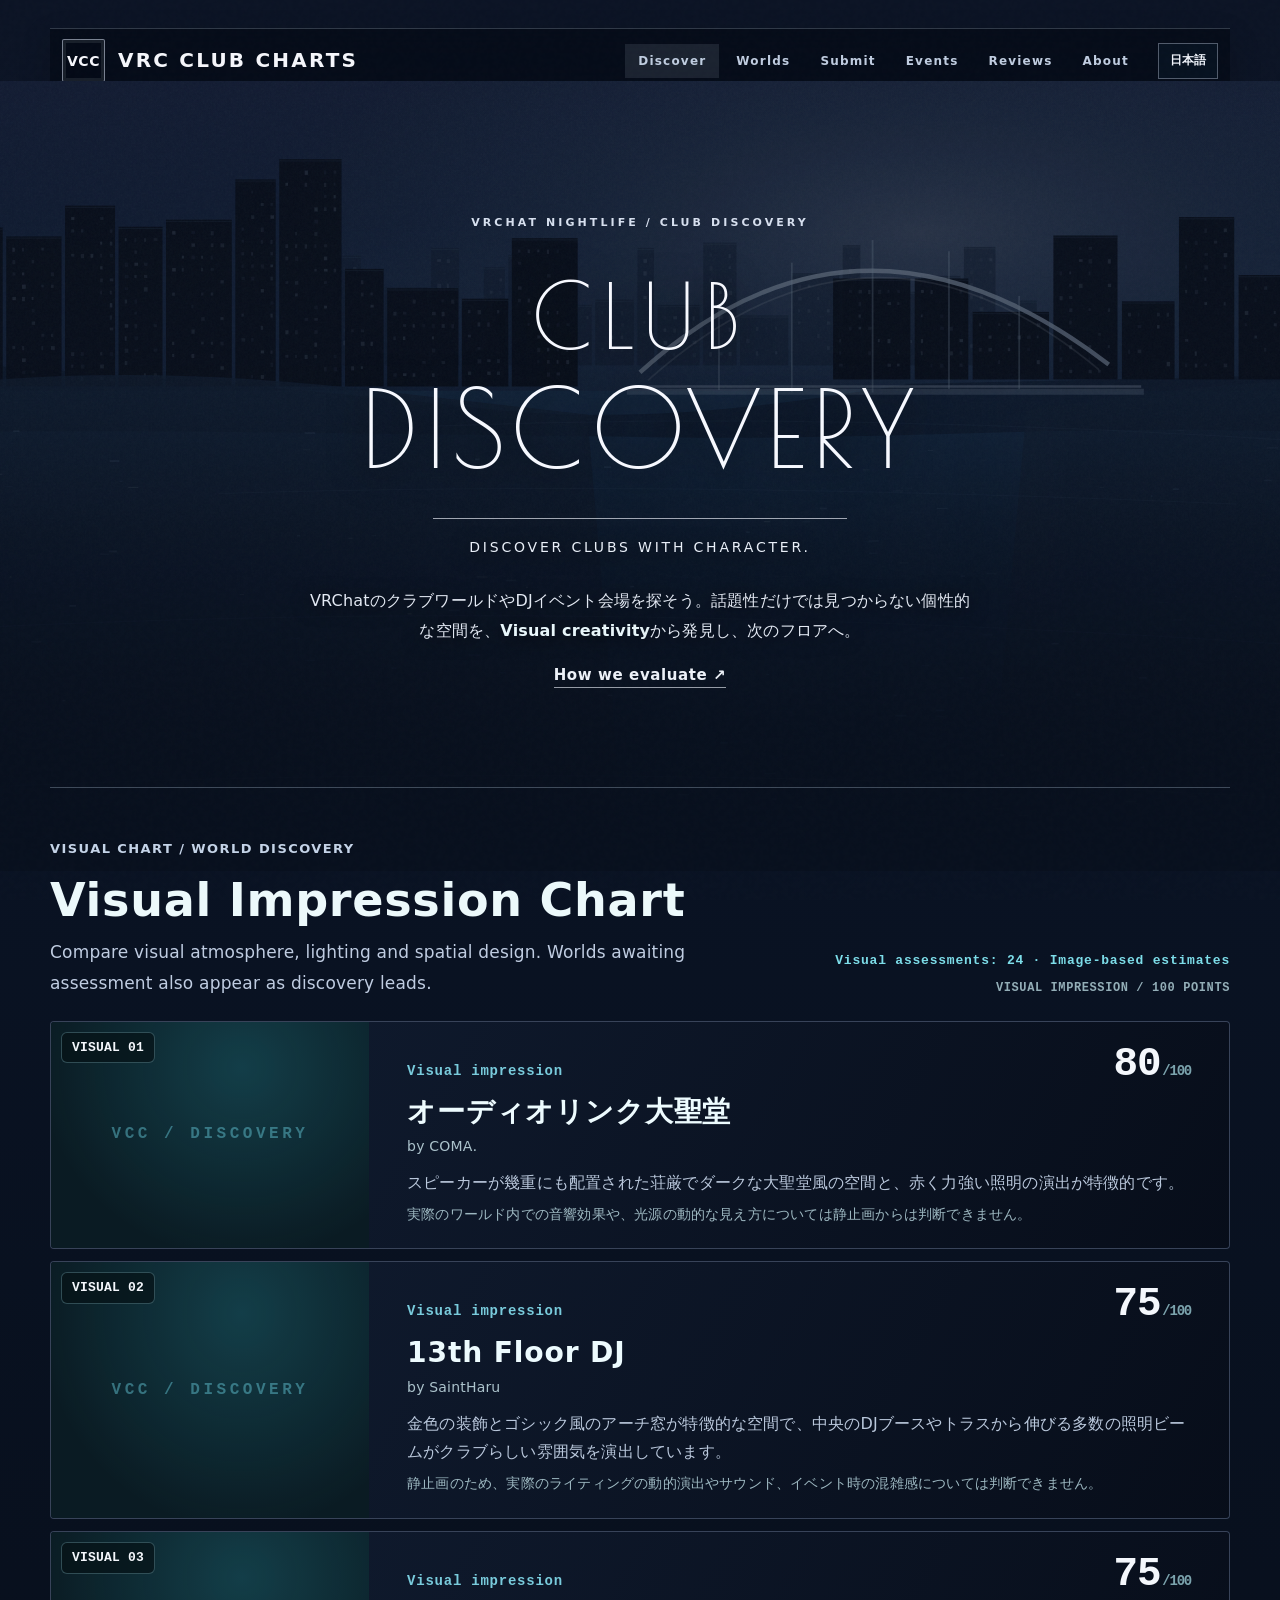
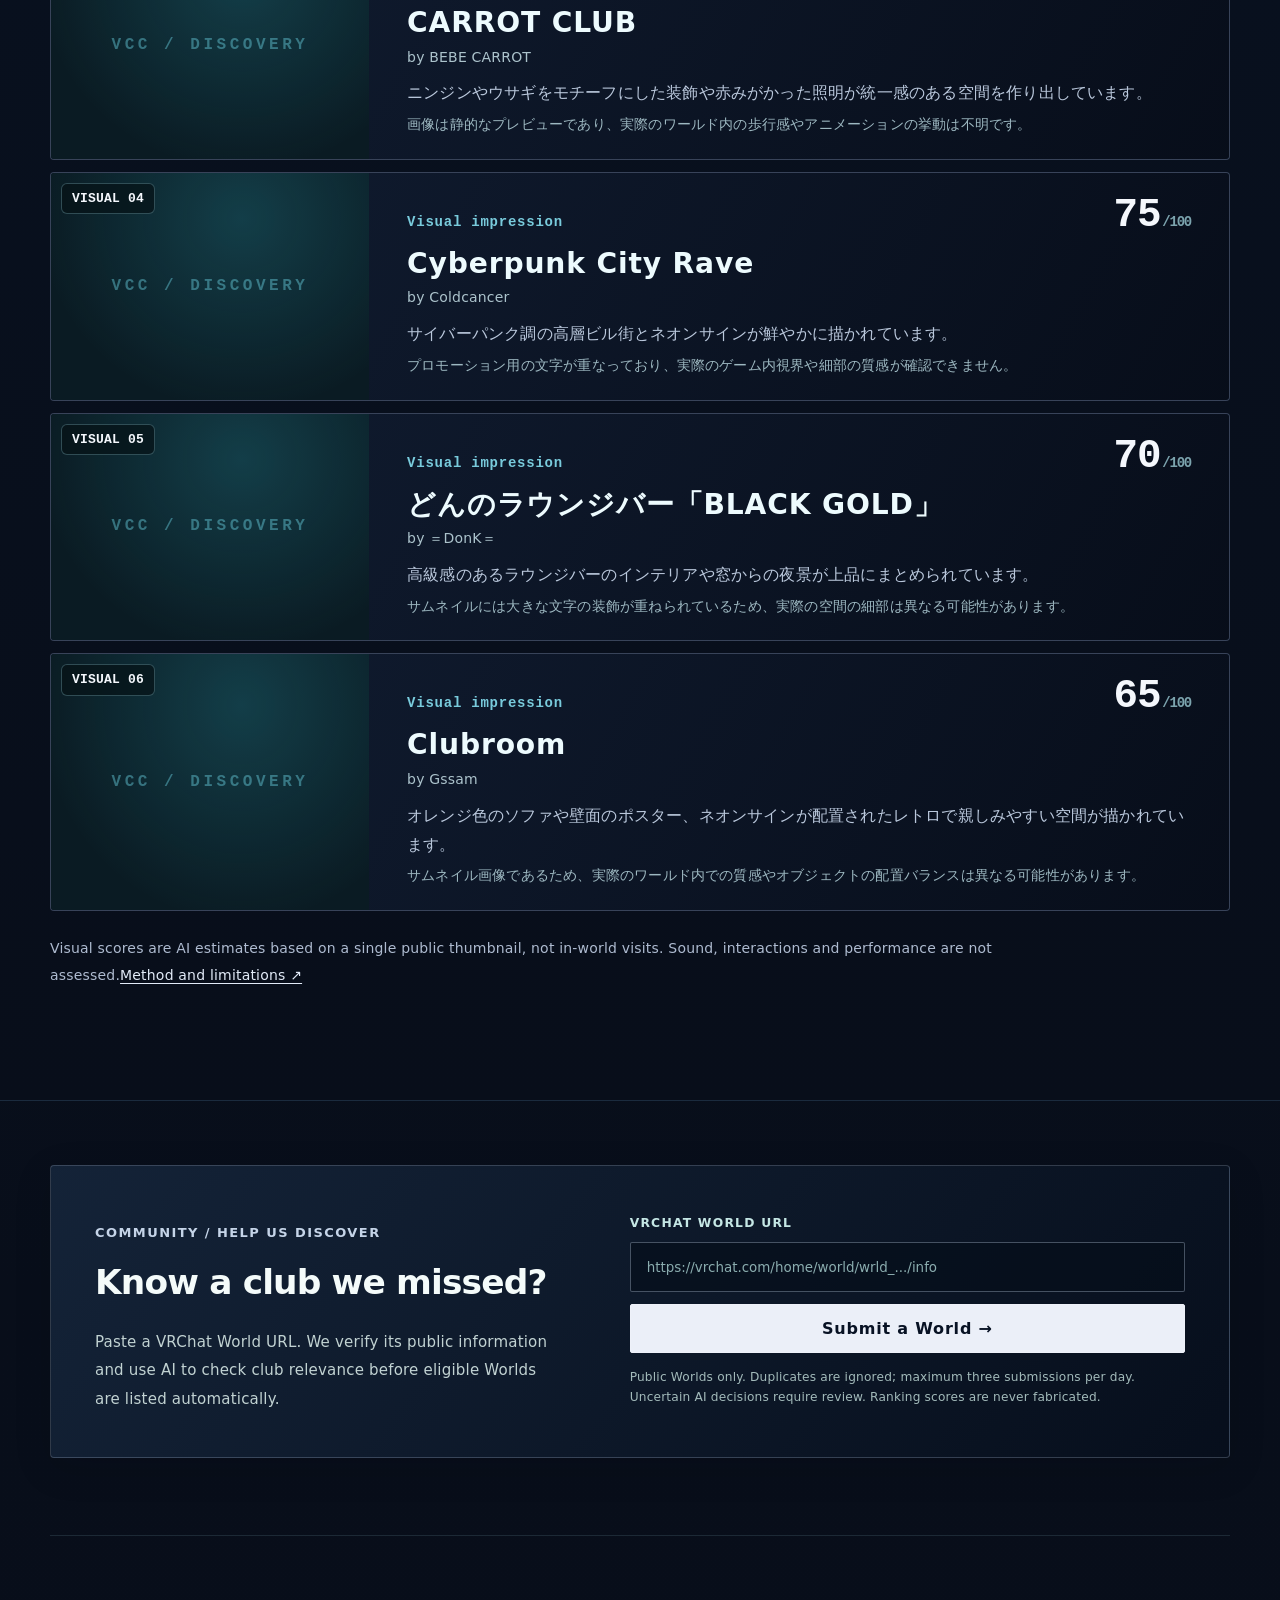
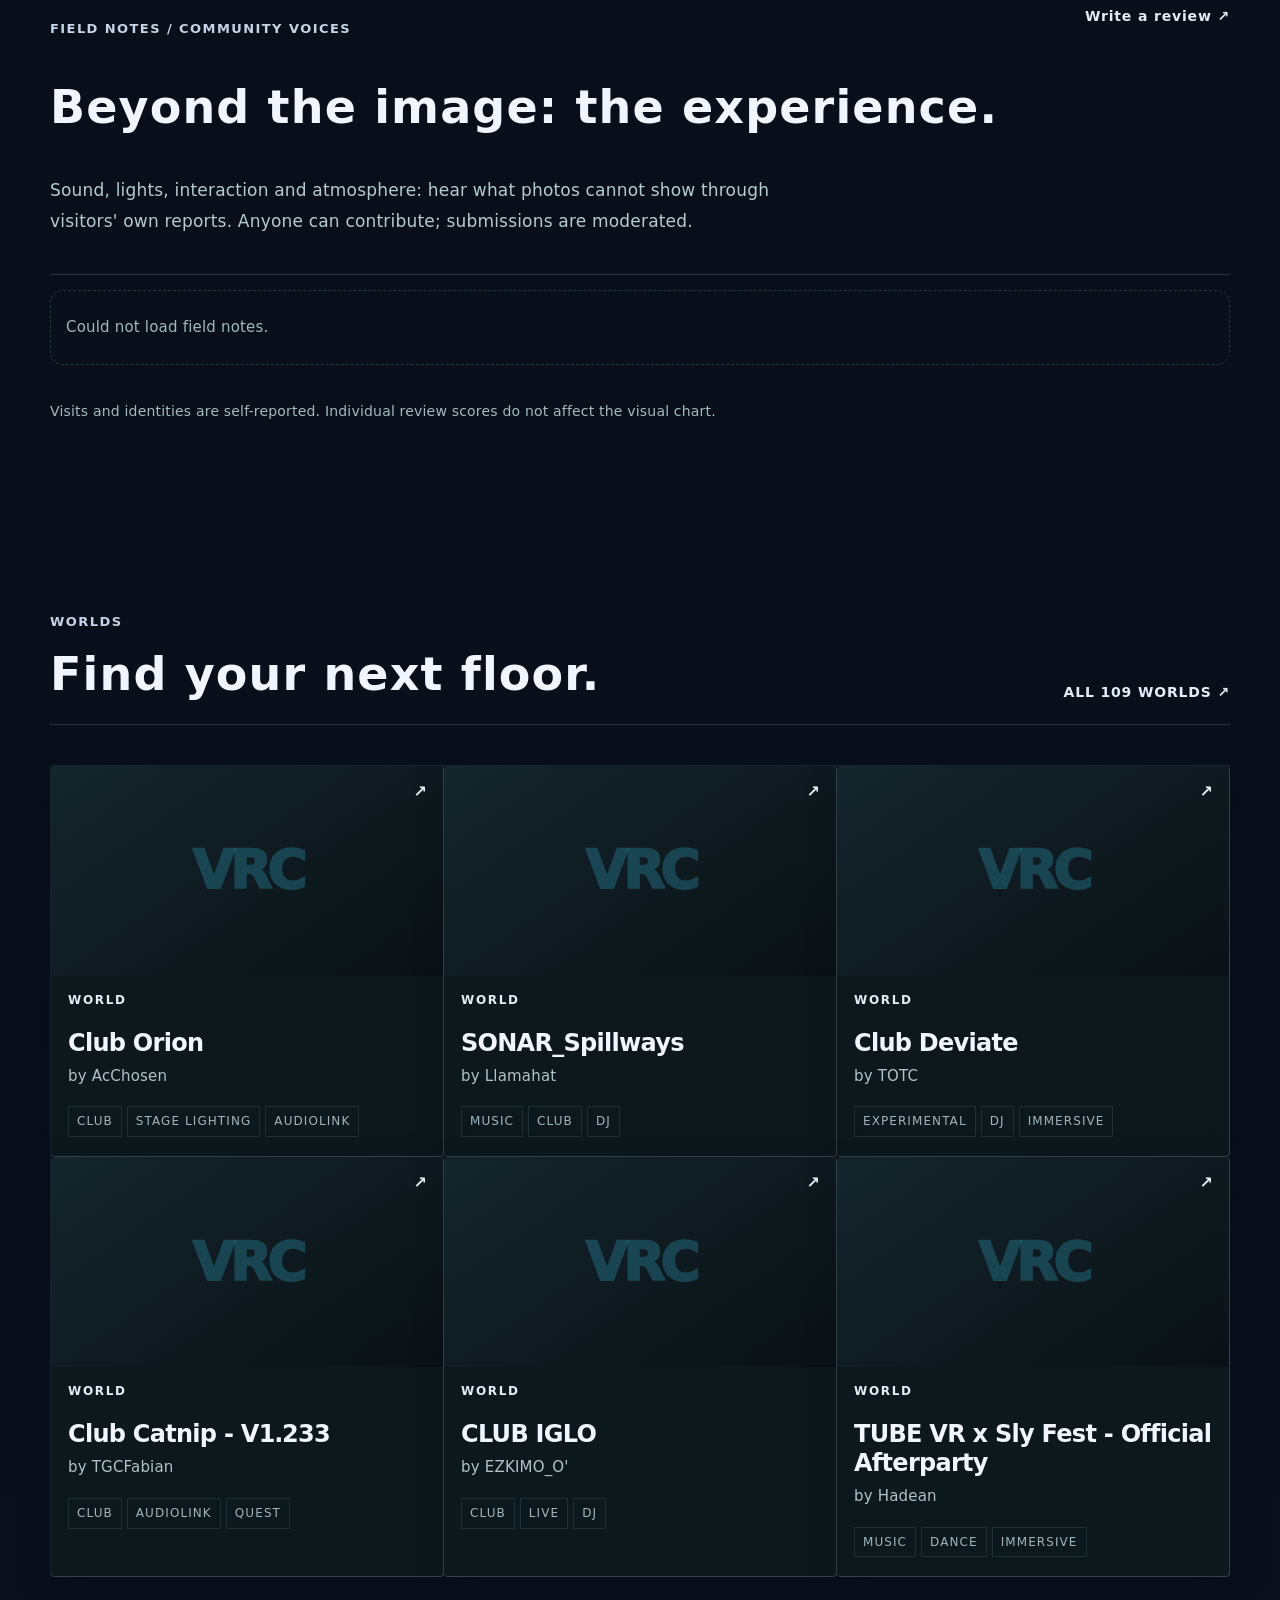
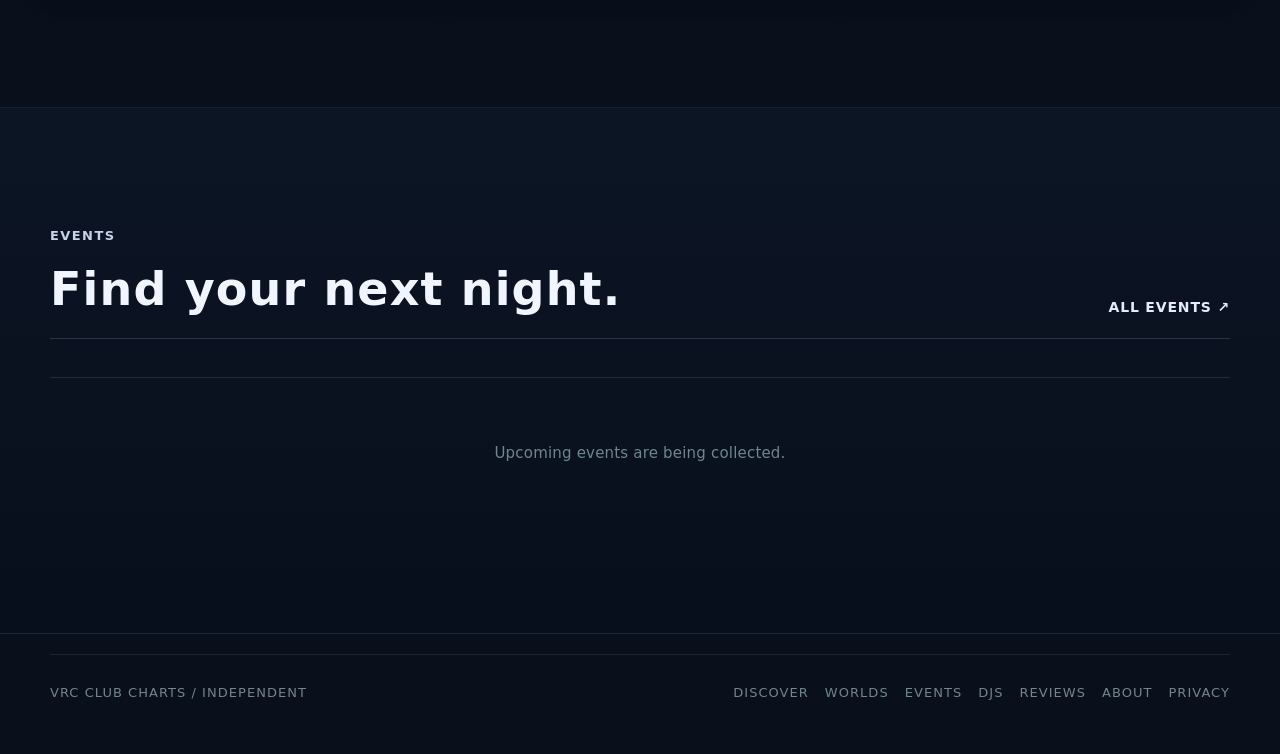
==== index.html @ 54165e80 "style: refresh font-only theme on index.html" ====
<!doctype html>
<html lang="ja">
<head>
  <meta charset="utf-8" />
  <meta name="viewport" content="width=device-width, initial-scale=1" />
  <title>VRChat クラブ・DJワールドを探す | ビジュアル評価ランキング - VRC Club Charts</title>
  <meta name="description" content="VRChatのクラブワールドやDJイベント会場を探せる紹介サイト。クラブのビジュアル評価ランキング、ワールド一覧、イベント情報、訪問者レビューを掲載。日本語・英語で楽しめます。" />
  <meta name="theme-color" content="#0d171c" />
  <meta name="robots" content="index,follow,max-image-preview:large" />
  <link rel="canonical" href="https://vrc-club-charts.vercel.app/" />
  <meta property="og:title" content="VRChatのクラブワールドを探す | VRC Club Charts" />
  <meta property="og:description" content="VRChatのクラブ・DJワールドを探そう。ビジュアル評価、イベント情報、訪問者レビューを掲載。" />
  <meta property="og:type" content="website" />
  <meta property="og:url" content="https://vrc-club-charts.vercel.app/" />
  <meta property="og:site_name" content="VRC Club Charts" />
  <meta property="og:image" content="https://vrc-club-charts.vercel.app/og-image.png" />
  <meta property="og:image:width" content="1200" />
  <meta property="og:image:height" content="630" />
  <meta name="twitter:card" content="summary_large_image" />
  <meta name="twitter:image" content="https://vrc-club-charts.vercel.app/og-image.png" />
  <link rel="icon" href="favicon.svg" type="image/svg+xml" />
  <link rel="manifest" href="site.webmanifest" />
  <link rel="stylesheet" href="styles.css?v=20261007-title-02" />
  <link rel="stylesheet" href="deco-theme.css?v=20261104-02" />
  <script src="analytics.js?v=20261006-03" defer></script>
  <script src="i18n.js?v=20261007-bilingual-01" defer></script>
</head>
<body class="focus-home ranking-home">
  <div class="noise"></div>

  <header class="site-header focus-header calm-header">
    <a class="brand" href="#top" aria-label="VRC Club Charts home">
      <span class="brand-mark">VCC</span>
      <span>VRC CLUB CHARTS</span>
    </a>
    <nav class="nav focus-nav calm-nav">
      <a class="nav-link active" href="#aiScoutSection">Discover</a>
      <a class="nav-link" href="worlds/">Worlds</a>
      <a class="nav-link" href="#submit-world">Submit</a>
      <a class="nav-link" href="events.html">Events</a>
      <a class="nav-link" href="reviewer.html">Reviews</a>
      <a class="nav-link" href="about.html">About</a>
    </nav>
  </header>

  <main id="top">
    <section id="aiScoutSection" class="ranking-hero ai-scout-primary" aria-label="Club discovery and visual world assessments">
      <div class="ranking-scene" aria-hidden="true">
        <div class="scene-glow scene-glow-a"></div>
        <div class="scene-glow scene-glow-b"></div>
        <div class="scene-ring scene-ring-a"></div>
        <div class="scene-ring scene-ring-b"></div>
        <div class="scene-prism scene-prism-a"></div>
        <div class="scene-prism scene-prism-b"></div>
        <div class="scene-grid"></div>
        <div class="scene-beam scene-beam-a"></div>
        <div class="scene-beam scene-beam-b"></div>
      </div>
      <div class="shell ranking-hero-inner">
        <div class="ranking-hero-head">
          <div>
            <p class="focus-eyebrow"><span></span> VRCHAT NIGHTLIFE / CLUB DISCOVERY</p>
            <h1 class="dimensional-title">
              <span class="title-overline" data-text="CLUB">CLUB</span>
              <span class="title-main" data-text="DISCOVERY">DISCOVERY</span>
              <span class="title-jp">個性が光る、クラブを探す。</span>
            </h1>
            <div class="ranking-intro">
              <p>VRChatのクラブワールドやDJイベント会場を探そう。話題性だけでは見つからない個性的な空間を、<strong>ビジュアルの魅力</strong>から発見し、次のフロアへ。</p>
              <a class="text-link" href="about.html#evaluation-method">評価方法を見る ↗</a>
            </div>
          </div>
        </div>
        <div class="ai-scout-heading">
          <div>
            <p class="kicker">VISUAL CHART / WORLD DISCOVERY</p>
            <h2>ビジュアル評価ランキング</h2>
            <p>クラブの世界観や照明、空間デザインの印象を比較。評価前のWorldも発見候補として紹介します。</p>
          </div>
          <div class="ai-scout-heading-info">
            <span id="aiScoutStatus">CLUB DISCOVERY / LOADING…</span>
            <small>VISUAL IMPRESSION / 100 POINTS</small>
          </div>
        </div>
        <div id="aiScoutGrid" class="ai-scout-grid">
          <div class="ai-scout-empty">Worldを読み込み中…</div>
        </div>
        <p class="ai-scout-disclaimer">※ビジュアル評価は公開サムネイル1枚をAIで分析した参考スコアです。実地調査ではなく、音響・ギミック・動作性能は含みません。<a href="about.html#evaluation-method">評価方法と限界 ↗</a></p>
      </div>
    </section>


    <section class="shell world-suggestion-block lower-section" id="submit-world">
      <div class="world-suggestion-intro">
        <p class="kicker">COMMUNITY / HELP US DISCOVER</p>
        <h2>掲載されていないクラブを、教えてください。</h2>
        <p>VRChatのWorld URLを貼るだけ。公開情報を確認したうえでAIがクラブ用途を判定し、条件に合えば自動掲載します。</p>
      </div>
      <form class="world-suggestion-form" id="worldSuggestionForm">
        <label for="worldSuggestionUrl">VRChat World URL</label>
        <div class="world-suggestion-controls">
          <input type="url" id="worldSuggestionUrl" name="world_url" required
            inputmode="url" autocomplete="url"
            placeholder="https://vrchat.com/home/world/wrld_.../info" maxlength="350" />
          <button type="submit" id="worldSuggestionButton">Worldを投稿する →</button>
        </div>
        <div class="world-suggestion-trap" aria-hidden="true">
          <label for="worldSuggestionWebsite">Website</label>
          <input id="worldSuggestionWebsite" name="website" type="text" tabindex="-1" autocomplete="off" />
        </div>
        <p id="worldSuggestionStatus" class="world-suggestion-status" role="status" aria-live="polite" hidden></p>
        <p class="world-suggestion-disclaimer">公開Worldのみ／同じWorldは重複登録しません。1日3件まで。AI判定が曖昧なものは確認待ちとなり、ランキングの点数は自動生成しません。</p>
      </form>
    </section>

    <section id="editorPicksSection" class="shell editor-picks-block editor-picks-lower lower-section" hidden>
      <div class="editor-picks-head">
        <div><p class="kicker">EDITOR'S PICKS</p><h2>編集部が注目するクラブ。</h2></div>
        <p>運営者による独立した評価です。ビジュアル評価や訪問者レビューの点数とは合算しません。</p>
      </div>
      <div id="editorPicks" class="editor-picks-grid"></div>
    </section>

    <section id="craft-ranking" class="shell field-notes-section lower-section">
      <div class="calm-section-head">
        <div>
          <p class="kicker">FIELD NOTES / COMMUNITY VOICES</p>
          <h2>画像の先にある、体験。</h2>
          <p class="field-notes-intro">音・光・ギミック・居心地。写真には写らない魅力を、訪問者の感想から知る。誰でも投稿でき、掲載前に内容を確認します。</p>
        </div>
        <a class="section-link" href="reviewer.html#write-review">レビューを投稿 ↗</a>
      </div>
      <div id="communityReviewPreview" class="community-review-grid">
        <p class="community-review-empty">現地レポートを読み込み中…</p>
      </div>
      <p class="field-notes-disclaimer">訪問・本人情報は自己申告です。個人の評価点はビジュアル評価に加算しません。</p>
    </section>

    <section class="shell calm-section lower-section">
      <div class="calm-section-head">
        <div>
          <p class="kicker">WORLDS</p>
          <h2>まだ知らないフロアへ。</h2>
        </div>
        <a class="section-link" href="worlds/">ALL <span id="metricWorlds">100</span> WORLDS ↗</a>
      </div>
      <div id="focusWorldGrid" class="calm-world-grid">
        <div class="focus-loading">Loading worlds…</div>
      </div>
    </section>

    <section class="calm-events-section lower-section">
      <div class="shell">
        <div class="calm-section-head">
          <div>
            <p class="kicker">EVENTS</p>
            <h2>次の夜を、見つける。</h2>
          </div>
          <a class="section-link" href="events.html">ALL EVENTS ↗</a>
        </div>
        <div id="focusEvents" class="calm-events">
          <div class="focus-loading">Loading events…</div>
        </div>
      </div>
    </section>

  </main>

  <footer class="site-footer shell calm-footer">
    <span>VRC CLUB CHARTS / INDEPENDENT</span>
    <span class="footer-links">
      <a href="#aiScoutSection">Discover</a>
      <a href="worlds/">Worlds</a>
      <a href="events.html">Events</a>
      <a href="djs.html">DJs</a>
      <a href="reviewer.html">Reviews</a>
      <a href="about.html">About</a>
      <a href="privacy.html">Privacy</a>
    </span>
  </footer>

  <script src="app.js?v=20261007-home-thumbs-01" defer></script>
  <script src="ai-scout.js?v=20261007-home-thumbs-01" defer></script>
  <script src="community-reviews.js?v=20261006-01" defer></script>
  <script src="world-submission.js?v=20261006-01" defer></script>
</body>
</html>
---- styles.css ----
:root {
  --bg: #0d171c;
  --bg-2: #13252d;
  --surface: rgba(18,32,39,.9);
  --surface-strong: #14232a;
  --surface-soft: #172a32;
  --line: rgba(166, 234, 255, .14);
  --text: #f4fbfd;
  --muted: #9cb0b9;
  --accent: #3fd9ff;
  --accent-strong: #19c7f3;
  --accent-soft: rgba(63,217,255,.18);
  --ink-soft: #c8d8de;
  --lime: #d8ff3e;
  --shadow: 0 18px 60px rgba(0, 0, 0, .22);
  --radius: 24px;
  color-scheme: dark;
}
* { box-sizing: border-box; }
html { scroll-behavior: smooth; }
body {
  margin: 0;
  min-height: 100vh;
  background:
    radial-gradient(circle at 12% 10%, rgba(0,182,235,.16), transparent 24rem),
    radial-gradient(circle at 92% 8%, rgba(90,214,255,.10), transparent 26rem),
    linear-gradient(180deg, #122229 0%, var(--bg) 50%, #0b1217 100%);
  color: var(--text);
  font-family: Inter, ui-sans-serif, system-ui, -apple-system, BlinkMacSystemFont, "Segoe UI", sans-serif;
  letter-spacing: .01em;
}
a { color: inherit; text-decoration: none; }
button, input { font: inherit; }
button { color: inherit; }
.noise {
  position: fixed; inset: 0; pointer-events: none; opacity: .018; z-index: 999;
  background-image: url("data:image/svg+xml,%3Csvg viewBox='0 0 180 180' xmlns='http://www.w3.org/2000/svg'%3E%3Cfilter id='n'%3E%3CfeTurbulence type='fractalNoise' baseFrequency='.9' numOctaves='4' stitchTiles='stitch'/%3E%3C/filter%3E%3Crect width='100%25' height='100%25' filter='url(%23n)' opacity='.7'/%3E%3C/svg%3E");
}
.shell { width: min(1180px, calc(100% - 40px)); margin: 0 auto; }
.site-header {
  width: min(1260px, calc(100% - 32px)); margin: 16px auto 0; padding: 12px 14px;
  display: grid; grid-template-columns: 1fr auto 1fr; align-items: center; gap: 20px;
  position: sticky; top: 12px; z-index: 50;
  border: 1px solid rgba(166,234,255,.12); border-radius: 18px;
  background: rgba(15,27,33,.78); backdrop-filter: blur(18px);
  box-shadow: 0 10px 40px rgba(0,0,0,.18);
}
.brand { display: flex; align-items: center; gap: 12px; font-size: 13px; font-weight: 900; letter-spacing: .14em; }
.brand-mark {
  display: inline-grid; place-items: center; width: 42px; height: 42px; border-radius: 12px;
  background: var(--accent); color: #071014; font-size: 11px; letter-spacing: .04em;
  box-shadow: inset 0 -3px 0 rgba(0,0,0,.08);
}
.nav { display: flex; gap: 4px; padding: 4px; background: rgba(255,255,255,.04); border-radius: 14px; border: 1px solid rgba(166,234,255,.08); }
.nav-link, .ghost-button, .chip { border: 0; cursor: pointer; background: transparent; transition: .2s ease; }
.nav-link { padding: 9px 12px; border-radius: 10px; color: var(--muted); font-size: 13px; font-weight: 600; }
.nav-link:hover, .nav-link.active { color: var(--text); background: rgba(23,198,239,.12); }
.ghost-button {
  justify-self: end; padding: 9px 12px; border: 1px solid rgba(166,234,255,.10); border-radius: 12px; font-size: 12px;
  background: rgba(255,255,255,.04);
}
.hero { position: relative; padding: 110px 0 72px; }
.hero::after {
  content: "CHARTS"; position: absolute; right: 0; top: 58px; font-size: clamp(64px, 15vw, 220px);
  line-height: .8; font-weight: 900; letter-spacing: -.08em; color: rgba(63, 217, 255, .07);
  pointer-events: none; user-select: none;
}
.eyebrow, .kicker { color: var(--accent-strong); font-size: 11px; font-weight: 900; letter-spacing: .18em; text-transform: uppercase; }
.eyebrow { display: flex; align-items: center; gap: 9px; }
.pulse-dot { width: 7px; height: 7px; border-radius: 50%; background: var(--accent); box-shadow: 0 0 20px rgba(23,198,239,.55); }
h1 { margin: 20px 0 22px; font-size: clamp(58px, 9vw, 126px); line-height: .89; letter-spacing: -.07em; max-width: 1040px; position: relative; z-index: 1; font-weight: 900; }
h1 em { color: var(--accent-strong); font-style: normal; -webkit-text-stroke: 0; }
.hero-copy { max-width: 700px; color: var(--ink-soft); font-size: 17px; line-height: 1.8; position: relative; z-index: 1; }
.hero-meta { margin-top: 30px; display: flex; flex-wrap: wrap; gap: 10px; align-items: center; color: var(--muted); font-size: 12px; position: relative; z-index: 1; }
.status-pill {
  padding: 7px 11px; border-radius: 999px; background: #eafcff; color: #081015; font-weight: 900;
  box-shadow: 0 8px 20px rgba(10,18,22,.12);
}
.controls { display: flex; justify-content: space-between; gap: 18px; align-items: center; padding: 18px 0 30px; border-top: 1px solid rgba(166,234,255,.10); }
.chip-row { display: flex; gap: 8px; flex-wrap: wrap; }
.chip { padding: 8px 12px; border-radius: 999px; color: var(--muted); border: 1px solid rgba(166,234,255,.10); font-size: 12px; background: rgba(255,255,255,.04); }
.chip:hover, .chip.active { color: var(--text); background: rgba(63,217,255,.16); border-color: rgba(63,217,255,.20); }
.search-wrap {
  min-width: 280px; display: flex; align-items: center; gap: 8px; border: 1px solid rgba(166,234,255,.10);
  border-radius: 14px; padding: 10px 12px; background: rgba(255,255,255,.04); box-shadow: 0 8px 30px rgba(0,0,0,.10);
}
.search-wrap span { color: var(--muted); }
.search-wrap input { min-width: 0; width: 100%; color: var(--text); background: transparent; border: 0; outline: none; }
.search-wrap input::placeholder { color: #809199; }
.section-heading { margin: 35px 0 25px; display: flex; justify-content: space-between; align-items: end; gap: 24px; }
.section-heading h2 { margin: 7px 0 0; font-size: clamp(34px, 4vw, 56px); letter-spacing: -.05em; }
.section-note { color: var(--muted); max-width: 420px; text-align: right; line-height: 1.6; }
.podium { display: grid; grid-template-columns: repeat(3, 1fr); gap: 14px; margin-bottom: 12px; }
.podium-card, .rank-row, .method-card, .pitch {
  border: 1px solid rgba(166,234,255,.10);
  background: linear-gradient(180deg, rgba(20,35,42,.96), rgba(15,27,33,.96));
  box-shadow: var(--shadow);
}
.podium-card { min-height: 330px; padding: 24px; border-radius: var(--radius); display: flex; flex-direction: column; position: relative; overflow: hidden; }
.podium-card::after { content:""; position:absolute; width:220px; height:220px; border-radius:50%; filter:blur(10px); opacity:.18; right:-60px; top:-70px; background: var(--accent, var(--accent)); }
.podium-card:nth-child(1) { --accent: #3fd9ff; }
.podium-card:nth-child(2) { --accent: #8ceaff; }
.podium-card:nth-child(3) { --accent: #c7f5ff; }
.rank-badge { width: 42px; height: 42px; border-radius: 50%; display: grid; place-items:center; border: 1px solid rgba(166,234,255,.10); font-weight: 900; margin-bottom: auto; background: rgba(255,255,255,.05); }
.podium-card h3 { margin: 34px 0 6px; font-size: 28px; line-height: 1.05; letter-spacing: -.035em; }
.author { color: var(--muted); font-size: 12px; }
.tags { display: flex; flex-wrap: wrap; gap: 6px; margin: 18px 0 20px; }
.tag { padding: 5px 7px; border-radius: 7px; background: rgba(63,217,255,.10); color: #bfefff; font-size: 10px; text-transform: uppercase; letter-spacing: .07em; }
.score-line { display: flex; align-items: end; justify-content: space-between; gap: 12px; }
.score-big { font-size: 43px; font-weight: 900; letter-spacing: -.05em; }
.score-label { color: var(--muted); font-size: 10px; text-transform: uppercase; letter-spacing: .12em; }
.delta { color: var(--accent-strong); font-weight: 800; font-size: 12px; }
.ranking { display: grid; gap: 10px; }
.rank-row {
  padding: 14px 16px; border-radius: 16px; display: grid;
  grid-template-columns: 44px minmax(220px, 1.5fr) minmax(150px, .8fr) 120px 120px 120px; gap: 12px; align-items: center;
}
.rank-index { color: var(--text); font-variant-numeric: tabular-nums; font-weight: 900; width: 34px; height: 34px; display: grid; place-items: center; border-radius: 50%; background: rgba(23,198,239,.12); }
.world-name { font-weight: 800; }
.world-meta { margin-top: 3px; color: var(--muted); font-size: 11px; }
.metric { text-align: right; }
.metric strong { display: block; font-variant-numeric: tabular-nums; font-size: 14px; }
.metric span { color: var(--muted); font-size: 10px; text-transform: uppercase; letter-spacing: .08em; }
.world-link { justify-self: end; width: 36px; height: 36px; display:grid; place-items:center; border-radius: 12px; border:1px solid rgba(166,234,255,.10); color:var(--muted); background: rgba(255,255,255,.04); }
.world-link:hover { color: var(--text); border-color: rgba(0,182,235,.25); background: rgba(23,198,239,.14); }
.empty-state { padding: 50px 0; text-align:center; color:var(--muted); }
.methodology { padding: 120px 0 40px; }
.method-grid { display: grid; grid-template-columns: repeat(3, 1fr); gap: 14px; }
.method-card { min-height: 250px; padding: 24px; border-radius: var(--radius); }
.method-number { font-size: 11px; color: var(--accent-strong); font-weight: 900; }
.method-card h3 { margin: 70px 0 10px; font-size: 24px; }
.method-card p { margin:0; color:var(--ink-soft); line-height:1.7; font-size:13px; }
.accent-card { border-color: rgba(0,182,235,.18); background: linear-gradient(180deg, rgba(22,39,47,.98), rgba(18,50,60,.95)); }
.disclaimer { color:#6a7e87; font-size:11px; margin-top:22px; }
.pitch { margin-top: 80px; padding: 32px; border-radius: var(--radius); display:flex; justify-content:space-between; align-items:end; gap:30px; }
.pitch h2 { margin: 8px 0 12px; font-size: 40px; letter-spacing: -.04em; }
.pitch p { color: var(--ink-soft); max-width: 690px; line-height:1.7; }
code { color: var(--accent-strong); }
.primary-button { flex: 0 0 auto; padding: 13px 18px; border-radius: 12px; background: var(--accent); color: #061014; font-weight: 850; font-size: 13px; }
.site-footer { margin-top: 50px; padding: 28px 0 50px; display:flex; justify-content:space-between; color:#718690; border-top:1px solid rgba(166,234,255,.10); font-size:10px; letter-spacing:.08em; text-transform:uppercase; }
@media (max-width: 900px) {
  .site-header { grid-template-columns: 1fr auto; }
  .nav { grid-column: 1 / -1; grid-row: 2; overflow:auto; justify-content:flex-start; }
  .hero { padding-top: 80px; }
  .hero::after { top: 70px; right: -6px; font-size: clamp(54px, 22vw, 130px); }
  .controls, .section-heading { align-items: stretch; flex-direction: column; }
  .section-note { text-align:left; }
  .search-wrap { min-width: 0; width:100%; }
  .podium { grid-template-columns: 1fr; }
  .podium-card { min-height: 250px; }
  .rank-row { grid-template-columns: 34px 1fr 90px 36px; }
  .rank-row .metric:nth-of-type(2), .rank-row .metric:nth-of-type(3) { display:none; }
  .method-grid { grid-template-columns:1fr; }
}
@media (max-width: 560px) {
  .shell { width: min(100% - 24px, 1180px); }
  .site-header { width: calc(100% - 16px); top:8px; margin-top:8px; }
  .brand span:last-child { display:none; }
  h1 { font-size: clamp(50px, 18vw, 80px); }
  .hero-copy { font-size:15px; }
  .rank-row { padding:12px; grid-template-columns: 28px 1fr 36px; }
  .rank-row > .metric { display:none !important; }
  .pitch, .site-footer { flex-direction:column; align-items:flex-start; }
}
.footer-links { display:flex; gap:16px; }
.footer-links a { color:inherit; text-decoration:none; }
.footer-links a:hover { text-decoration:underline; }
.muted-button { opacity:.68; cursor:not-allowed; user-select:none; }
.prose-page { max-width: 920px; padding-top: 110px; padding-bottom: 100px; }
.prose-page h1 { font-size: clamp(2.7rem, 7vw, 6rem); line-height: .98; letter-spacing: -.055em; margin: 14px 0 28px; }
.prose-page h1 em { font-style: normal; color: var(--accent-strong); }
.prose-page .lead { max-width: 760px; font-size: clamp(1.05rem, 2vw, 1.35rem); line-height: 1.75; color: var(--ink-soft); }
.prose-section { border-top: 1px solid rgba(166,234,255,.10); padding: 32px 0; max-width: 760px; }
.prose-section h2 { margin: 0 0 14px; font-size: 1.45rem; }
.prose-section p { color: var(--ink-soft); line-height: 1.8; }
.prose-section strong { color: var(--text); }
@media (max-width: 760px) { .prose-page { padding-top: 76px; } .footer-links { gap:10px; } }


.bg-objects {
  position: fixed;
  inset: 0;
  overflow: hidden;
  pointer-events: none;
  z-index: 0;
}
.bg-object {
  position: absolute;
  filter: saturate(110%);
}
.orb {
  border-radius: 50%;
  background: radial-gradient(circle at 32% 30%, rgba(255,255,255,.42), rgba(138,238,255,.22) 20%, rgba(58,197,255,.16) 38%, rgba(34,112,151,.10) 56%, rgba(14,26,32,0) 72%);
  box-shadow: 0 0 80px rgba(63,217,255,.10), inset 0 0 40px rgba(255,255,255,.05);
}
.orb-a {
  width: 28rem;
  height: 28rem;
  top: 8rem;
  left: -7rem;
  opacity: .55;
}
.orb-b {
  width: 18rem;
  height: 18rem;
  right: 4rem;
  top: 24rem;
  opacity: .30;
}
.glass {
  border: 1px solid rgba(190,242,255,.16);
  background: linear-gradient(145deg, rgba(255,255,255,.10), rgba(63,217,255,.06));
  box-shadow: inset 0 1px 0 rgba(255,255,255,.15), 0 20px 70px rgba(0,0,0,.20);
  backdrop-filter: blur(10px);
}
.glass::before {
  content: "";
  position: absolute;
  inset: 10% 12%;
  border-radius: inherit;
  background: linear-gradient(180deg, rgba(255,255,255,.22), rgba(255,255,255,.02));
  opacity: .7;
}
.glass-a {
  width: 11rem;
  height: 24rem;
  right: 8%;
  top: 7rem;
  border-radius: 3.4rem;
  transform: rotate(24deg);
  opacity: .34;
}
.glass-b {
  width: 16rem;
  height: 7rem;
  left: 18%;
  bottom: 8rem;
  border-radius: 999px;
  transform: rotate(-18deg);
  opacity: .20;
}
.ring {
  width: 30rem;
  height: 30rem;
  left: -10rem;
  bottom: -10rem;
  border-radius: 50%;
  border: 1px solid rgba(147,235,255,.18);
  box-shadow: inset 0 0 40px rgba(63,217,255,.05), 0 0 70px rgba(63,217,255,.04);
  opacity: .34;
}
.ring::before,
.ring::after {
  content: "";
  position: absolute;
  inset: 12%;
  border-radius: 50%;
  border: 1px solid rgba(147,235,255,.10);
}
.ring::after {
  inset: 24%;
}
.site-header,
main,
.site-footer {
  position: relative;
  z-index: 1;
}
@media (max-width: 900px) {
  .orb-a { width: 20rem; height: 20rem; left: -6rem; top: 9rem; opacity: .42; }
  .orb-b { width: 12rem; height: 12rem; right: -1rem; top: 26rem; opacity: .22; }
  .glass-a { width: 8rem; height: 18rem; right: -1rem; top: 8rem; opacity: .22; }
  .glass-b { width: 11rem; height: 5rem; left: -1rem; bottom: 6rem; opacity: .16; }
  .ring { width: 18rem; height: 18rem; left: -6rem; bottom: -6rem; opacity: .25; }
}


/* v0.2.1 — stronger ambient objects */
.bg-objects { mix-blend-mode: screen; }
.orb-a {
  width: 34rem;
  height: 34rem;
  top: 5rem;
  left: -9rem;
  opacity: .78;
  background: radial-gradient(circle at 35% 30%, rgba(255,255,255,.60), rgba(100,232,255,.34) 18%, rgba(23,198,239,.24) 38%, rgba(0,104,160,.16) 58%, rgba(13,23,28,0) 74%);
}
.orb-b {
  width: 24rem;
  height: 24rem;
  right: -3rem;
  top: 28rem;
  opacity: .48;
}
.glass-a {
  width: 13rem;
  height: 28rem;
  right: 7%;
  top: 8rem;
  opacity: .56;
  border-color: rgba(190,242,255,.28);
  background:
    linear-gradient(145deg, rgba(255,255,255,.16), rgba(63,217,255,.09)),
    radial-gradient(circle at 20% 20%, rgba(255,255,255,.22), transparent 42%);
  box-shadow:
    inset 0 1px 0 rgba(255,255,255,.24),
    inset -20px -30px 80px rgba(0,106,143,.14),
    0 30px 100px rgba(0,0,0,.28),
    0 0 50px rgba(63,217,255,.10);
}
.glass-b {
  opacity: .34;
  border-color: rgba(190,242,255,.22);
}
.ring {
  opacity: .52;
  border-color: rgba(105,225,255,.26);
}
.hero::before {
  content: "";
  position: absolute;
  width: 14rem;
  height: 14rem;
  right: 21%;
  top: 17rem;
  border-radius: 32% 68% 58% 42% / 43% 33% 67% 57%;
  border: 1px solid rgba(160,238,255,.20);
  background:
    radial-gradient(circle at 35% 28%, rgba(255,255,255,.20), transparent 30%),
    linear-gradient(145deg, rgba(63,217,255,.12), rgba(255,255,255,.025));
  box-shadow:
    inset 0 0 38px rgba(161,239,255,.08),
    0 18px 70px rgba(0,0,0,.24),
    0 0 70px rgba(63,217,255,.09);
  transform: rotate(-18deg);
  opacity: .72;
  pointer-events: none;
}
@media (max-width: 900px) {
  .hero::before { width: 9rem; height: 9rem; right: 2%; top: 15rem; opacity: .52; }
}


/* v0.3 — bold editorial hero composition */
.bg-objects { display: none; }

.hero-poster {
  position: relative;
  min-height: calc(100vh - 24px);
  padding: 0;
  overflow: hidden;
  isolation: isolate;
  background:
    linear-gradient(115deg, rgba(63,217,255,.055), transparent 28%),
    linear-gradient(180deg, #0f1c22 0%, #0a1115 100%);
  border-bottom: 1px solid rgba(166,234,255,.10);
}
.hero-poster::before,
.hero-poster::after {
  content: none !important;
}
.hero-frame {
  position: relative;
  min-height: calc(100vh - 24px);
  padding-top: clamp(92px, 10vh, 130px);
  padding-bottom: clamp(70px, 8vh, 110px);
}
.hero-eyebrow {
  position: absolute;
  top: clamp(98px, 11vh, 140px);
  left: 0;
  display: flex;
  align-items: center;
  gap: 10px;
  z-index: 6;
  color: var(--accent);
  font-size: 11px;
  font-weight: 900;
  letter-spacing: .20em;
}
.hero-type {
  position: absolute;
  top: 19%;
  left: -1.5%;
  z-index: 5;
  display: flex;
  flex-direction: column;
  font-size: clamp(82px, 12vw, 182px);
  line-height: .70;
  letter-spacing: -.085em;
  font-weight: 950;
  color: #f4fbfd;
  text-transform: uppercase;
  pointer-events: none;
}
.hero-type span { display: block; }
.hero-type-accent {
  color: var(--accent) !important;
  transform: translateX(12%);
}
.hero-prism {
  position: absolute;
  z-index: 3;
  width: min(46vw, 650px);
  height: min(70vh, 760px);
  right: 1.5%;
  top: 15%;
  transform: rotate(9deg);
  filter: drop-shadow(0 34px 52px rgba(0,0,0,.34));
}
.hero-prism span {
  position: absolute;
  inset: 0;
  display: block;
}
.prism-cyan {
  background: linear-gradient(145deg, #7deeff 0%, #21caef 40%, #04a8d7 100%);
  clip-path: polygon(16% 0, 92% 12%, 100% 86%, 10% 100%, 0 22%);
}
.prism-dark {
  background: linear-gradient(135deg, #10191e 0%, #04080b 100%);
  clip-path: polygon(62% 8%, 92% 12%, 100% 86%, 70% 91%, 58% 18%);
}
.prism-edge {
  background: rgba(255,255,255,.86);
  clip-path: polygon(14% 0, 17% 0, 11% 100%, 8% 100%);
  opacity: .48;
}
.prism-glow {
  inset: 14% 19% 12% 13% !important;
  background: radial-gradient(circle at 38% 32%, rgba(255,255,255,.28), transparent 34%);
  mix-blend-mode: screen;
  opacity: .8;
}
.hero-message {
  position: absolute;
  z-index: 7;
  right: 0;
  bottom: 9%;
  width: min(38vw, 480px);
}
.hero-statement {
  margin: 0 0 18px;
  font-size: clamp(27px, 3.2vw, 48px);
  line-height: 1.02;
  letter-spacing: -.05em;
  font-weight: 900;
}
.hero-statement em {
  font-style: normal;
  color: var(--accent);
}
.hero-copy {
  max-width: 460px;
  margin: 0;
  color: #c9d9df;
  font-size: 14px;
  line-height: 1.78;
}
.hero-meta { margin-top: 22px; }
.hero-rail {
  position: absolute;
  z-index: 6;
  top: 50%;
  font-size: 9px;
  font-weight: 800;
  letter-spacing: .20em;
  color: #77909a;
  text-transform: uppercase;
  white-space: nowrap;
}
.hero-rail-left {
  left: -72px;
  transform: rotate(-90deg) translateX(-50%);
  transform-origin: left top;
}
.hero-rail-right {
  right: -108px;
  transform: rotate(90deg) translateX(50%);
  transform-origin: right top;
}
.hero-index {
  position: absolute;
  left: 0;
  bottom: 5%;
  z-index: 7;
  font-size: 10px;
  font-weight: 900;
  letter-spacing: .18em;
  color: #718690;
}
.signal-strip {
  position: relative;
  z-index: 3;
  overflow: hidden;
  border-bottom: 1px solid rgba(0,0,0,.65);
  background: var(--accent);
  color: #071014;
}
.signal-track {
  width: max-content;
  padding: 10px 0;
  font-size: 11px;
  line-height: 1;
  font-weight: 950;
  letter-spacing: .16em;
  text-transform: uppercase;
  white-space: nowrap;
  transform: translateX(-3%);
}

.controls {
  margin-top: 42px;
  padding-top: 24px;
}

.section-heading {
  margin-top: 86px;
}
.section-heading h2 {
  font-size: clamp(42px, 5vw, 70px);
}
.podium {
  grid-template-columns: 1.18fr .92fr .92fr;
  gap: 16px;
  align-items: end;
  margin-top: 44px;
}
.podium-card {
  border-radius: 0;
  border-color: rgba(166,234,255,.12);
  min-height: 330px;
}
.podium-card:nth-child(1) {
  min-height: 440px;
  transform: translateY(-34px);
  background:
    linear-gradient(180deg, rgba(26,49,59,.98), rgba(10,18,23,.98)),
    var(--surface);
}
.podium-card:nth-child(2) { min-height: 370px; }
.podium-card:nth-child(3) { min-height: 330px; }
.rank-badge {
  width: auto;
  height: auto;
  border: 0;
  border-radius: 0;
  background: transparent;
  justify-content: start;
  font-size: clamp(44px, 6vw, 82px);
  line-height: .8;
  letter-spacing: -.08em;
  color: var(--accent);
}
.podium-card:nth-child(2) .rank-badge,
.podium-card:nth-child(3) .rank-badge {
  color: rgba(244,251,253,.30);
}
.podium-card h3 {
  font-size: clamp(27px, 2.6vw, 38px);
}

@media (max-width: 1000px) {
  .hero-poster,
  .hero-frame { min-height: 860px; }
  .hero-type {
    top: 18%;
    font-size: clamp(78px, 14vw, 138px);
  }
  .hero-prism {
    width: min(52vw, 520px);
    height: 560px;
    right: -5%;
    top: 20%;
  }
  .hero-message {
    width: min(48vw, 460px);
    right: 1%;
    bottom: 7%;
  }
}

@media (max-width: 760px) {
  .hero-poster,
  .hero-frame { min-height: 800px; }
  .hero-frame { padding-top: 90px; }
  .hero-eyebrow { top: 90px; }
  .hero-type {
    top: 18%;
    left: 0;
    font-size: clamp(64px, 21vw, 108px);
    line-height: .73;
  }
  .hero-type-accent { transform: translateX(6%); }
  .hero-prism {
    width: 72vw;
    height: 430px;
    right: -18%;
    top: 31%;
    transform: rotate(8deg);
    opacity: .94;
  }
  .hero-message {
    left: 0;
    right: auto;
    bottom: 5%;
    width: min(86vw, 480px);
  }
  .hero-statement {
    font-size: clamp(30px, 8vw, 44px);
  }
  .hero-copy { font-size: 13px; }
  .hero-rail { display: none; }
  .hero-index { display: none; }
  .podium {
    grid-template-columns: 1fr;
    margin-top: 24px;
  }
  .podium-card,
  .podium-card:nth-child(1),
  .podium-card:nth-child(2),
  .podium-card:nth-child(3) {
    min-height: 260px;
    transform: none;
  }
  .rank-badge { font-size: 56px; }
}

@media (max-width: 480px) {
  .hero-poster,
  .hero-frame { min-height: 740px; }
  .hero-type { top: 18%; }
  .hero-prism { top: 32%; height: 380px; }
  .hero-message { bottom: 4%; }
  .signal-track { font-size: 9px; }
}


/* Discovery / pending editorial review */
.discovery-section {
  padding-top: 92px;
}
.discovery-grid {
  display: grid;
  grid-template-columns: repeat(3, 1fr);
  gap: 12px;
}
.discovery-card {
  min-height: 210px;
  padding: 22px;
  border: 1px solid rgba(166,234,255,.10);
  background:
    linear-gradient(145deg, rgba(17,30,36,.96), rgba(10,18,23,.96));
  position: relative;
  overflow: hidden;
}
.discovery-card::after {
  content: "";
  position: absolute;
  width: 130px;
  height: 130px;
  right: -48px;
  bottom: -52px;
  border-radius: 50%;
  background: rgba(63,217,255,.07);
}
.discovery-topline {
  display: flex;
  justify-content: space-between;
  align-items: center;
  color: var(--accent);
  font-size: 9px;
  font-weight: 900;
  letter-spacing: .16em;
}
.discovery-topline a {
  display: grid;
  place-items: center;
  width: 32px;
  height: 32px;
  border: 1px solid rgba(166,234,255,.12);
  color: var(--text);
}
.discovery-card h3 {
  margin: 42px 0 6px;
  font-size: 24px;
  line-height: 1.05;
  letter-spacing: -.035em;
}
.discovery-card .tags { margin-bottom: 0; }
@media (max-width: 900px) {
  .discovery-grid { grid-template-columns: repeat(2, 1fr); }
}
@media (max-width: 560px) {
  .discovery-grid { grid-template-columns: 1fr; }
  .discovery-card { min-height: 185px; }
}


/* World imagery */
.world-thumb-bg {
  position: absolute;
  inset: 0;
  width: 100%;
  height: 100%;
  object-fit: cover;
  opacity: .20;
  filter: saturate(.9) contrast(1.08);
  pointer-events: none;
}
.podium-card.has-thumb::before,
.discovery-card.has-thumb::before {
  content: "";
  position: absolute;
  inset: 0;
  z-index: 1;
  background:
    linear-gradient(180deg, rgba(8,15,19,.18), rgba(8,15,19,.90) 78%),
    linear-gradient(90deg, rgba(0,0,0,.22), transparent 62%);
  pointer-events: none;
}
.podium-card > :not(.world-thumb-bg),
.discovery-card > :not(.world-thumb-bg) {
  position: relative;
  z-index: 2;
}
.podium-card.has-thumb .world-thumb-bg { opacity: .28; }
.discovery-card.has-thumb .world-thumb-bg { opacity: .23; }


/* Discovery controls + metrics */
.discovery-side {
  display: grid;
  gap: 14px;
  justify-items: end;
}
.discovery-toolbar {
  display: flex;
  align-items: center;
  gap: 10px;
}
.discovery-count {
  color: var(--accent);
  font-size: 10px;
  font-weight: 900;
  letter-spacing: .14em;
  text-transform: uppercase;
}
.sort-control {
  display: flex;
  align-items: center;
  gap: 8px;
  color: var(--muted);
  font-size: 10px;
  letter-spacing: .10em;
  text-transform: uppercase;
}
.sort-control select {
  appearance: none;
  border: 1px solid rgba(166,234,255,.12);
  border-radius: 999px;
  padding: 8px 32px 8px 12px;
  color: var(--text);
  background:
    linear-gradient(45deg, transparent 50%, var(--accent) 50%) calc(100% - 14px) 50% / 5px 5px no-repeat,
    linear-gradient(135deg, var(--accent) 50%, transparent 50%) calc(100% - 10px) 50% / 5px 5px no-repeat,
    rgba(255,255,255,.04);
  outline: none;
  cursor: pointer;
}
.discovery-stats {
  margin-top: auto;
  padding-top: 18px;
  display: grid;
  grid-template-columns: 1fr 1fr;
  gap: 8px;
  border-top: 1px solid rgba(166,234,255,.09);
}
.discovery-stats > span {
  display: grid;
  gap: 3px;
}
.discovery-stats strong {
  font-size: 18px;
  letter-spacing: -.03em;
}
.discovery-stats small {
  color: var(--muted);
  font-size: 9px;
  letter-spacing: .12em;
}
.discovery-stats-pending {
  display: block;
  color: #6f858f;
  font-size: 9px;
  font-weight: 800;
  letter-spacing: .14em;
}
.discovery-card {
  display: flex;
  flex-direction: column;
}
@media (max-width: 900px) {
  .discovery-side { justify-items: start; }
  .discovery-heading { align-items: flex-start; }
}
@media (max-width: 560px) {
  .discovery-toolbar { width: 100%; justify-content: space-between; }
  .sort-control span { display: none; }
}


/* Static world directory + detail pages */
.world-title-link {
  color: inherit;
  text-decoration: none;
}
.world-title-link:hover {
  color: var(--accent);
}
.world-catalog-page,
.world-detail-page {
  padding-top: 110px;
  padding-bottom: 100px;
}
.world-catalog-page h1,
.world-detail-page h1 {
  margin: 10px 0 24px;
  font-size: clamp(3rem, 8vw, 7.2rem);
  line-height: .88;
  letter-spacing: -.065em;
}
.world-catalog-page .lead {
  max-width: 700px;
  color: var(--ink-soft);
  font-size: 17px;
  line-height: 1.75;
  margin-bottom: 50px;
}
.world-catalog {
  border-top: 1px solid rgba(166,234,255,.12);
}
.world-catalog-row {
  display: grid;
  grid-template-columns: 124px minmax(220px, 1.35fr) minmax(150px, .65fr) minmax(220px, 1fr) 36px;
  gap: 20px;
  align-items: center;
  min-height: 92px;
  border-bottom: 1px solid rgba(166,234,255,.10);
  color: var(--muted);
  font-size: 12px;
}
.world-catalog-row:hover {
  color: var(--text);
  background: rgba(63,217,255,.035);
}
.world-catalog-thumb {
  width: 124px;
  aspect-ratio: 16 / 9;
  overflow: hidden;
  border: 1px solid rgba(166,234,255,.10);
  border-radius: 10px;
  background: linear-gradient(145deg,rgba(63,217,255,.07),rgba(255,255,255,.025));
  display: grid;
  place-items: center;
}
.world-catalog-thumb img {
  width: 100%;
  height: 100%;
  display: block;
  object-fit: cover;
  transition: transform .25s ease;
}
.world-catalog-row:hover .world-catalog-thumb img {
  transform: scale(1.035);
}
.world-catalog-thumb i {
  color: #5d7881;
  font-size: 9px;
  font-style: normal;
  font-weight: 800;
  letter-spacing: .18em;
}
.world-catalog-name {
  color: var(--text);
  font-size: 16px;
  font-weight: 800;
}
.world-back {
  display: inline-block;
  margin-bottom: 28px;
  color: var(--muted);
  font-size: 11px;
  font-weight: 800;
  letter-spacing: .10em;
  text-transform: uppercase;
}
.world-back:hover { color: var(--accent); }
.world-detail-hero {
  display: grid;
  grid-template-columns: 1.08fr .92fr;
  gap: 42px;
  align-items: stretch;
}
.world-detail-copy {
  min-height: 520px;
  display: flex;
  flex-direction: column;
  justify-content: flex-end;
  padding: 34px 0;
}
.world-detail-author {
  margin: 0;
  color: var(--muted);
  font-size: 15px;
}
.world-detail-actions {
  margin-top: 26px;
}
.world-detail-image {
  width: 100%;
  min-height: 520px;
  height: 100%;
  object-fit: cover;
  border: 1px solid rgba(166,234,255,.12);
  background: #101b21;
}
.world-detail-image-placeholder {
  display: grid;
  place-items: center;
  color: rgba(63,217,255,.28);
  font-size: clamp(5rem, 12vw, 10rem);
  font-weight: 950;
  letter-spacing: -.08em;
}
.world-detail-stats {
  display: grid;
  grid-template-columns: repeat(5, 1fr);
  margin-top: 30px;
  border-top: 1px solid rgba(166,234,255,.12);
  border-bottom: 1px solid rgba(166,234,255,.12);
}
.world-detail-stats article {
  min-height: 120px;
  padding: 22px 16px;
  display: flex;
  flex-direction: column;
  justify-content: space-between;
  border-right: 1px solid rgba(166,234,255,.10);
}
.world-detail-stats article:last-child { border-right: 0; }
.world-detail-stats span,
.world-detail-meta span {
  color: var(--muted);
  font-size: 9px;
  font-weight: 800;
  letter-spacing: .12em;
}
.world-detail-stats strong {
  font-size: clamp(24px, 3vw, 42px);
  letter-spacing: -.05em;
}
.world-detail-meta {
  display: grid;
  grid-template-columns: 1.5fr .7fr .6fr 1.2fr;
  gap: 1px;
  margin-top: 18px;
  background: rgba(166,234,255,.08);
}
.world-detail-meta > div {
  min-width: 0;
  padding: 16px;
  display: grid;
  gap: 8px;
  background: #0d171c;
}
.world-detail-meta code,
.world-detail-meta strong {
  min-width: 0;
  overflow-wrap: anywhere;
  color: var(--text);
  font-size: 11px;
  font-weight: 700;
}
@media (max-width: 900px) {
  .world-detail-hero { grid-template-columns: 1fr; }
  .world-detail-copy { min-height: 360px; }
  .world-detail-image { min-height: 360px; max-height: 560px; }
  .world-detail-stats { grid-template-columns: repeat(2, 1fr); }
  .world-detail-stats article { border-bottom: 1px solid rgba(166,234,255,.10); }
  .world-detail-meta { grid-template-columns: 1fr 1fr; }
  .world-catalog-row { grid-template-columns: 108px 1fr 120px 32px; gap: 14px; }
  .world-catalog-thumb { width: 108px; }
  .world-catalog-row span:nth-child(4) { display: none; }
}
@media (max-width: 560px) {
  .world-catalog-page,
  .world-detail-page { padding-top: 76px; }
  .world-catalog-row { grid-template-columns: 92px 1fr 28px; gap: 10px; min-height: 78px; }
  .world-catalog-thumb { width: 92px; border-radius: 8px; }
  .world-catalog-row span:nth-child(3),
  .world-catalog-row span:nth-child(4) { display: none; }
  .world-detail-copy { min-height: 300px; }
  .world-detail-image { min-height: 280px; }
  .world-detail-stats { grid-template-columns: 1fr 1fr; }
  .world-detail-meta { grid-template-columns: 1fr; }
}


/* Events */
.pitch-actions,
.events-actions {
  display: flex;
  flex-wrap: wrap;
  gap: 10px;
}
.secondary-button {
  display: inline-flex;
  align-items: center;
  justify-content: center;
  padding: 13px 18px;
  border: 1px solid rgba(166,234,255,.15);
  border-radius: 12px;
  background: rgba(255,255,255,.04);
  color: var(--text);
  font-weight: 850;
  font-size: 13px;
}
.secondary-button:hover {
  border-color: rgba(63,217,255,.36);
  background: rgba(63,217,255,.08);
}
.events-page {
  padding-top: 118px;
  padding-bottom: 100px;
}
.events-hero {
  min-height: 560px;
  display: flex;
  flex-direction: column;
  justify-content: flex-end;
  max-width: 970px;
  padding-bottom: 68px;
}
.events-hero h1 {
  margin: 12px 0 22px;
  font-size: clamp(4rem, 9vw, 8.6rem);
  line-height: .82;
  letter-spacing: -.075em;
}
.events-hero h1 em {
  color: var(--accent);
  font-style: normal;
}
.events-hero .lead {
  max-width: 700px;
  margin: 0 0 28px;
  color: var(--ink-soft);
  font-size: 16px;
  line-height: 1.75;
}
.event-grid {
  display: grid;
  grid-template-columns: repeat(3, 1fr);
  gap: 12px;
}
.event-card {
  min-height: 300px;
  padding: 22px;
  display: flex;
  flex-direction: column;
  border: 1px solid rgba(166,234,255,.10);
  background: linear-gradient(160deg, rgba(20,35,42,.98), rgba(9,16,20,.98));
}
.event-date {
  color: var(--accent);
  font-size: 11px;
  font-weight: 900;
  letter-spacing: .10em;
  text-transform: uppercase;
}
.event-card h3 {
  margin: 54px 0 9px;
  font-size: 28px;
  line-height: 1.02;
  letter-spacing: -.04em;
}
.event-world a,
.event-link {
  color: var(--text);
  font-weight: 750;
}
.event-world a:hover,
.event-link:hover {
  color: var(--accent);
}
.event-organizer {
  margin-top: 5px;
  color: var(--muted);
  font-size: 11px;
}
.event-card .tags {
  margin-top: 18px;
  margin-bottom: 24px;
}
.event-link {
  margin-top: auto;
  padding-top: 16px;
  border-top: 1px solid rgba(166,234,255,.09);
  font-size: 10px;
  letter-spacing: .13em;
}
.event-empty {
  min-height: 260px;
  padding: 40px;
  display: flex;
  flex-direction: column;
  justify-content: center;
  gap: 8px;
  border: 1px solid rgba(166,234,255,.10);
  background: rgba(255,255,255,.025);
}
.event-empty strong {
  font-size: 24px;
}
.event-empty span {
  color: var(--muted);
}
@media (max-width: 900px) {
  .event-grid { grid-template-columns: repeat(2, 1fr); }
  .events-hero { min-height: 480px; }
}
@media (max-width: 560px) {
  .events-page { padding-top: 80px; }
  .events-hero { min-height: 420px; }
  .event-grid { grid-template-columns: 1fr; }
  .event-card { min-height: 260px; }
  .pitch-actions { width: 100%; }
  .pitch-actions .primary-button,
  .pitch-actions .secondary-button { width: 100%; }
}


.event-card-top {
  display: flex;
  justify-content: space-between;
  align-items: flex-start;
  gap: 12px;
}
.event-status {
  flex: 0 0 auto;
  padding: 6px 8px;
  border: 1px solid rgba(166,234,255,.12);
  color: var(--muted);
  font-size: 8px;
  font-weight: 900;
  letter-spacing: .12em;
}
.event-live {
  border-color: rgba(63,217,255,.36);
  box-shadow: inset 0 0 60px rgba(63,217,255,.045);
}
.event-live .event-status {
  border-color: var(--accent);
  background: var(--accent);
  color: #061014;
}


/* Weekly rank movement */
.rank-heading {
  display: flex;
  align-items: flex-start;
  justify-content: space-between;
  gap: 12px;
  margin-bottom: auto;
}
.rank-heading .rank-badge { margin-bottom: 0; }
.rank-index-wrap {
  display: grid;
  justify-items: center;
  gap: 5px;
}
.movement {
  display: inline-flex;
  align-items: center;
  justify-content: center;
  min-width: 30px;
  padding: 4px 6px;
  border: 1px solid rgba(166,234,255,.12);
  font-size: 8px;
  font-weight: 900;
  letter-spacing: .06em;
  line-height: 1;
}
.movement-up { color: var(--accent); }
.movement-down { color: #ff9f9f; }
.movement-new {
  color: #061014;
  background: var(--accent);
  border-color: var(--accent);
}
.movement-flat { color: #718690; }


/* DJ directory */
.djs-page {
  padding-top: 118px;
  padding-bottom: 100px;
}
.djs-hero {
  min-height: 560px;
  display: flex;
  flex-direction: column;
  justify-content: flex-end;
  max-width: 980px;
  padding-bottom: 68px;
}
.djs-hero h1 {
  margin: 12px 0 22px;
  font-size: clamp(4rem, 9vw, 8.6rem);
  line-height: .82;
  letter-spacing: -.075em;
}
.djs-hero h1 em {
  color: var(--accent);
  font-style: normal;
}
.djs-hero .lead {
  max-width: 700px;
  margin: 0 0 28px;
  color: var(--ink-soft);
  font-size: 16px;
  line-height: 1.75;
}
.dj-filters { margin-bottom: 24px; }
.dj-grid {
  display: grid;
  grid-template-columns: repeat(3, 1fr);
  gap: 12px;
}
.dj-card {
  min-height: 300px;
  padding: 22px;
  display: flex;
  flex-direction: column;
  border: 1px solid rgba(166,234,255,.10);
  background:
    linear-gradient(160deg, rgba(20,35,42,.98), rgba(9,16,20,.98));
  position: relative;
  overflow: hidden;
}
.dj-card::after {
  content: "DJ";
  position: absolute;
  right: -12px;
  bottom: -30px;
  color: rgba(63,217,255,.045);
  font-size: 140px;
  font-weight: 950;
  letter-spacing: -.08em;
  pointer-events: none;
}
.dj-card-index {
  color: var(--accent);
  font-size: 9px;
  font-weight: 900;
  letter-spacing: .16em;
}
.dj-card h3 {
  position: relative;
  z-index: 1;
  margin: 52px 0 6px;
  font-size: 28px;
  line-height: 1.02;
  letter-spacing: -.04em;
}
.dj-role {
  color: var(--text);
  font-size: 12px;
  font-weight: 700;
}
.dj-affiliation {
  margin-top: 5px;
  color: var(--muted);
  font-size: 11px;
}
.dj-card .tags {
  position: relative;
  z-index: 1;
  margin-top: 20px;
  margin-bottom: 22px;
}
.dj-source {
  position: relative;
  z-index: 1;
  margin-top: auto;
  padding-top: 16px;
  border-top: 1px solid rgba(166,234,255,.09);
  color: var(--muted);
  font-size: 9px;
  font-weight: 900;
  letter-spacing: .13em;
}
.dj-source:hover { color: var(--accent); }
@media (max-width: 900px) {
  .dj-grid { grid-template-columns: repeat(2, 1fr); }
  .djs-hero { min-height: 480px; }
}
@media (max-width: 560px) {
  .djs-page { padding-top: 80px; }
  .djs-hero { min-height: 420px; }
  .dj-grid { grid-template-columns: 1fr; }
  .dj-card { min-height: 260px; }
}


/* DJ profile relationships */
.dj-detail-mark {
  color: rgba(63,217,255,.42);
}
.dj-detail-meta {
  grid-template-columns: 1fr 1fr;
}
.dj-appearances {
  padding-top: 58px;
}
.dj-event-list {
  border-top: 1px solid rgba(166,234,255,.12);
}
.dj-event-row {
  min-height: 72px;
  display: grid;
  grid-template-columns: 170px 1fr minmax(180px, .7fr) 28px;
  gap: 18px;
  align-items: center;
  border-bottom: 1px solid rgba(166,234,255,.10);
  color: var(--muted);
  font-size: 11px;
}
.dj-event-row strong {
  color: var(--text);
  font-size: 15px;
}
.dj-event-row:hover strong,
.dj-event-row:hover > span:last-child {
  color: var(--accent);
}
.dj-events-empty {
  min-height: 160px;
  display: grid;
  place-items: center;
  color: var(--muted);
  border-bottom: 1px solid rgba(166,234,255,.10);
}
@media (max-width: 700px) {
  .dj-event-row {
    grid-template-columns: 1fr 28px;
    gap: 6px 12px;
    padding: 16px 0;
  }
  .dj-event-row span:nth-child(1),
  .dj-event-row span:nth-child(3) {
    grid-column: 1;
  }
  .dj-event-row > span:last-child {
    grid-column: 2;
    grid-row: 1 / span 3;
  }
}


/* World → Event → DJ gateway */
.scene-gateway {
  padding-top: 96px;
}
.scene-grid {
  display: grid;
  grid-template-columns: repeat(3, 1fr);
  border-top: 1px solid rgba(166,234,255,.12);
  border-bottom: 1px solid rgba(166,234,255,.12);
}
.scene-card {
  min-height: 330px;
  padding: 24px;
  display: flex;
  flex-direction: column;
  border-right: 1px solid rgba(166,234,255,.10);
  background: rgba(255,255,255,.018);
  transition: background .2s ease, transform .2s ease;
}
.scene-card:last-child { border-right: 0; }
.scene-card:hover {
  background: rgba(63,217,255,.055);
  transform: translateY(-4px);
}
.scene-card > span {
  color: var(--accent);
  font-size: 9px;
  font-weight: 900;
  letter-spacing: .17em;
}
.scene-card strong {
  margin-top: auto;
  font-size: clamp(36px, 4.2vw, 62px);
  letter-spacing: -.055em;
  line-height: .9;
}
.scene-card p {
  max-width: 270px;
  margin: 18px 0 26px;
  color: var(--muted);
  font-size: 12px;
  line-height: 1.6;
}
.scene-card b {
  font-size: 10px;
  letter-spacing: .14em;
}
.scene-card-accent {
  background:
    linear-gradient(160deg, rgba(63,217,255,.12), rgba(9,16,20,.6));
}
@media (max-width: 760px) {
  .scene-grid { grid-template-columns: 1fr; }
  .scene-card {
    min-height: 230px;
    border-right: 0;
    border-bottom: 1px solid rgba(166,234,255,.10);
  }
  .scene-card:last-child { border-bottom: 0; }
}


/* World → Event → DJ relationships */
.world-relations {
  padding-top: 64px;
}
.relation-list {
  border-top: 1px solid rgba(166,234,255,.12);
}
.relation-row {
  min-height: 74px;
  display: grid;
  grid-template-columns: 180px 1.4fr 1fr 30px;
  gap: 16px;
  align-items: center;
  border-bottom: 1px solid rgba(166,234,255,.10);
  color: var(--muted);
  font-size: 11px;
}
.relation-row strong {
  color: var(--text);
  font-size: 15px;
}
.relation-row:hover strong,
.relation-row:hover b {
  color: var(--accent);
}
.relation-row b {
  justify-self: end;
  color: var(--text);
}
.relation-dj-grid {
  display: grid;
  grid-template-columns: repeat(3, 1fr);
  border-top: 1px solid rgba(166,234,255,.12);
  border-left: 1px solid rgba(166,234,255,.12);
}
.relation-dj {
  min-height: 130px;
  padding: 18px;
  display: flex;
  flex-direction: column;
  border-right: 1px solid rgba(166,234,255,.12);
  border-bottom: 1px solid rgba(166,234,255,.12);
}
.relation-dj strong {
  font-size: 18px;
  letter-spacing: -.025em;
}
.relation-dj span {
  margin-top: 8px;
  color: var(--muted);
  font-size: 10px;
  line-height: 1.5;
}
.relation-dj b {
  margin-top: auto;
  color: var(--accent);
}
.relation-empty {
  min-height: 120px;
  display: grid;
  place-items: center;
  padding: 28px;
  color: var(--muted);
  border-bottom: 1px solid rgba(166,234,255,.10);
  background: rgba(255,255,255,.015);
  font-size: 12px;
}
.relation-dj-grid .relation-empty {
  grid-column: 1 / -1;
  border-right: 1px solid rgba(166,234,255,.12);
}
@media (max-width: 820px) {
  .relation-row {
    grid-template-columns: 1fr 28px;
    gap: 5px 12px;
    padding: 16px 0;
  }
  .relation-row span,
  .relation-row strong { grid-column: 1; }
  .relation-row b { grid-column: 2; grid-row: 1 / span 3; }
  .relation-dj-grid { grid-template-columns: repeat(2, 1fr); }
}
@media (max-width: 520px) {
  .relation-dj-grid { grid-template-columns: 1fr; }
}


/* Event detail — intentionally smaller than the separate World profiles. */
.event-detail-page .event-detail-hero {
  grid-template-columns: minmax(0, 1.2fr) minmax(0, .8fr);
  gap: 32px;
}
.event-detail-page .event-detail-hero .world-detail-copy {
  min-width: 0;
  min-height: 360px;
  padding: 24px 0;
}
.event-detail-page .event-detail-hero h1 {
  max-width: 100%;
  margin: 12px 0 18px;
  font-size: clamp(19px, 2.27vw, 32px);
  line-height: 1.18;
  letter-spacing: -.035em;
  overflow-wrap: anywhere;
  word-break: normal;
}
.event-detail-page .world-detail-author {
  font-size: 14px;
  line-height: 1.6;
}
.event-detail-page .event-detail-hero .world-detail-image {
  min-height: 360px;
}
.event-detail-page .world-relations .section-heading h2 {
  font-size: clamp(23px, 2.5vw, 32px);
  line-height: 1.2;
}
.event-detail-mark {
  color: rgba(63,217,255,.44);
  font-size: clamp(36px, 5vw, 72px);
  letter-spacing: -.05em;
}
.event-detail-meta {
  grid-template-columns: repeat(4, 1fr);
}
@media (max-width: 800px) {
  .event-detail-meta { grid-template-columns: repeat(2, 1fr); }
}
@media (max-width: 900px) {
  .event-detail-page .event-detail-hero {
    grid-template-columns: 1fr;
    gap: 14px;
  }
  .event-detail-page .event-detail-hero .world-detail-copy {
    min-height: 0;
    padding: 20px 0 6px;
  }
  .event-detail-page .event-detail-hero .world-detail-image {
    min-height: 220px;
    max-height: 280px;
  }
}
@media (max-width: 560px) {
  .event-detail-page .event-detail-hero h1 {
    font-size: clamp(16px, 4vw, 23px);
    line-height: 1.25;
    letter-spacing: -.025em;
  }
}
@media (max-width: 480px) {
  .event-detail-meta { grid-template-columns: 1fr; }
}


/* Homepage upcoming events */
.home-events {
  padding-top: 94px;
}
.section-link {
  color: var(--accent);
  font-size: 10px;
  font-weight: 900;
  letter-spacing: .14em;
}
.home-events-grid {
  display: grid;
  grid-template-columns: repeat(3, 1fr);
  border-top: 1px solid rgba(166,234,255,.12);
  border-left: 1px solid rgba(166,234,255,.12);
}
.home-event-card {
  min-height: 300px;
  padding: 22px;
  display: flex;
  flex-direction: column;
  border-right: 1px solid rgba(166,234,255,.12);
  border-bottom: 1px solid rgba(166,234,255,.12);
  background: rgba(255,255,255,.018);
}
.home-event-card:hover {
  background: rgba(63,217,255,.045);
}
.home-event-card.is-live {
  background: linear-gradient(160deg, rgba(63,217,255,.12), rgba(9,16,20,.72));
}
.home-event-top {
  display: flex;
  justify-content: space-between;
  gap: 10px;
  color: var(--accent);
  font-size: 10px;
  font-weight: 900;
  letter-spacing: .08em;
}
.home-event-top b {
  color: var(--muted);
  font-size: 8px;
  letter-spacing: .10em;
}
.home-event-card.is-live .home-event-top b {
  color: #061014;
  background: var(--accent);
  padding: 4px 6px;
}
.home-event-card h3 {
  margin: 54px 0 8px;
  font-size: 27px;
  line-height: 1.02;
  letter-spacing: -.04em;
}
.home-event-card p {
  margin: 0;
  color: var(--muted);
  font-size: 11px;
}
.home-event-card .tags {
  margin-top: 18px;
  margin-bottom: 24px;
}
.home-event-card > strong {
  margin-top: auto;
  color: var(--accent);
  font-size: 9px;
  letter-spacing: .14em;
}
.home-events-grid > .event-empty {
  grid-column: 1 / -1;
}
@media (max-width: 820px) {
  .home-events-grid { grid-template-columns: 1fr; }
  .home-event-card { min-height: 220px; }
}


/* World directory controls */
.world-directory-controls {
  display: grid;
  grid-template-columns: minmax(240px, 1fr) auto auto;
  gap: 14px;
  align-items: center;
  margin-bottom: 22px;
}
.world-directory-search {
  width: 100%;
  min-width: 0;
}
.world-directory-controls .chip-row {
  justify-content: center;
}
.world-directory-controls .discovery-count {
  justify-self: end;
  white-space: nowrap;
}
.world-catalog-row[hidden] {
  display: none;
}
@media (max-width: 880px) {
  .world-directory-controls {
    grid-template-columns: 1fr;
    align-items: stretch;
  }
  .world-directory-controls .chip-row {
    justify-content: flex-start;
  }
  .world-directory-controls .discovery-count {
    justify-self: start;
  }
}


/* Event search controls */
.events-controls {
  display: flex;
  justify-content: space-between;
  align-items: center;
  gap: 16px;
  padding: 22px 0 8px;
  border-top: 1px solid rgba(166,234,255,.10);
}
.events-controls .search-wrap {
  flex: 0 1 360px;
}
@media (max-width: 760px) {
  .events-controls {
    flex-direction: column;
    align-items: stretch;
  }
  .events-controls .search-wrap {
    flex-basis: auto;
    width: 100%;
  }
}


/* DJ search controls */
.dj-controls {
  display: flex;
  justify-content: space-between;
  align-items: flex-start;
  gap: 16px;
  margin-bottom: 24px;
}
.dj-controls .dj-filters {
  margin-bottom: 0;
}
.dj-controls .search-wrap {
  flex: 0 1 340px;
}
@media (max-width: 760px) {
  .dj-controls {
    flex-direction: column;
    align-items: stretch;
  }
  .dj-controls .search-wrap {
    flex-basis: auto;
    width: 100%;
  }
}


/* Event provenance */
.event-badges,
.home-event-badges {
  display: inline-flex;
  align-items: center;
  gap: 6px;
}
.event-provenance,
.home-event-badges i {
  display: inline-flex;
  align-items: center;
  padding: 5px 7px;
  border: 1px solid rgba(166,234,255,.12);
  color: var(--muted);
  font-size: 7px;
  font-style: normal;
  font-weight: 900;
  letter-spacing: .10em;
  white-space: nowrap;
}
.event-curated .event-provenance,
.home-event-badges i {
  color: var(--accent);
}
.event-auto .event-provenance {
  color: #a9c2cc;
}
@media (max-width: 520px) {
  .event-badges { flex-direction: column; align-items: flex-end; }
  .home-event-badges { gap: 4px; }
  .home-event-badges i { display: none; }
}


.events-filter-stack {
  display: grid;
  gap: 9px;
}
.event-source-filters .chip {
  font-size: 9px;
  letter-spacing: .10em;
}
.event-source-filters .chip:not(.active) {
  background: transparent;
}


.discovery-footer {
  display: flex;
  justify-content: center;
  padding-top: 26px;
}
.discovery-footer .secondary-button {
  min-width: 220px;
}


/* v0.30 — craftsmanship-first simplified home */
.focus-home,
.reviewer-page {
  background:
    radial-gradient(circle at 78% 12%, rgba(63,217,255,.09), transparent 24rem),
    linear-gradient(180deg,#0c151a 0%,#0a1115 48%,#0c151a 100%);
}

.focus-home .bg-objects { display:none !important; }

.focus-header {
  background: rgba(8,15,19,.82);
  border-bottom: 1px solid rgba(166,234,255,.10);
}

.focus-nav {
  gap: 4px;
}

.focus-hero {
  position:relative;
  min-height: 720px;
  overflow:hidden;
  border-bottom:1px solid rgba(166,234,255,.10);
}

.focus-hero-inner {
  min-height:720px;
  position:relative;
  display:flex;
  align-items:center;
  padding-top:84px;
  padding-bottom:96px;
}

.focus-hero-copy {
  position:relative;
  z-index:5;
  width:min(680px,62vw);
}

.focus-eyebrow {
  display:flex;
  align-items:center;
  gap:10px;
  margin:0 0 34px;
  color:var(--accent);
  font-size:10px;
  font-weight:900;
  letter-spacing:.18em;
}

.focus-eyebrow span {
  width:28px;
  height:1px;
  background:var(--accent);
}

.focus-hero h1 {
  margin:0;
  max-width:780px;
  font-size:clamp(58px,8vw,118px);
  line-height:.88;
  letter-spacing:-.075em;
  font-weight:950;
}

.focus-hero h1 em {
  color:var(--accent);
  font-style:normal;
}

.focus-lead {
  max-width:620px;
  margin:32px 0 0;
  color:#bdcfd6;
  font-size:15px;
  line-height:1.9;
}

.focus-actions {
  display:flex;
  gap:10px;
  flex-wrap:wrap;
  margin-top:32px;
}

.focus-hero-art {
  position:absolute;
  right:-7%;
  top:10%;
  width:52%;
  height:76%;
  z-index:2;
  pointer-events:none;
}

.focus-word {
  position:absolute;
  right:-1%;
  bottom:5%;
  font-size:clamp(90px,13vw,210px);
  line-height:.7;
  font-weight:950;
  letter-spacing:-.10em;
  color:rgba(244,251,253,.035);
  transform:rotate(90deg) translateX(10%);
}

.focus-slab {
  position:absolute;
  filter:drop-shadow(0 34px 60px rgba(0,0,0,.32));
}

.focus-slab-a {
  width:60%;
  height:84%;
  right:13%;
  top:2%;
  background:linear-gradient(145deg,#91f1ff 0%,#31d4f5 38%,#069fc7 100%);
  clip-path:polygon(19% 0,95% 13%,100% 82%,16% 100%,0 24%);
  transform:rotate(9deg);
}

.focus-slab-b {
  width:28%;
  height:74%;
  right:9%;
  top:10%;
  background:linear-gradient(150deg,#0b151a,#020608);
  clip-path:polygon(30% 0,100% 10%,100% 92%,14% 100%,0 15%);
  transform:rotate(9deg);
}

.focus-cross {
  position:absolute;
  right:55%;
  top:16%;
  color:#f4fbfd;
  opacity:.72;
  font-size:54px;
  font-weight:200;
}

.focus-metrics {
  position:absolute;
  z-index:6;
  left:0;
  bottom:30px;
  display:flex;
  gap:0;
  border-left:1px solid rgba(166,234,255,.12);
}

.focus-metrics div {
  min-width:150px;
  padding:12px 20px;
  border-right:1px solid rgba(166,234,255,.12);
}

.focus-metrics strong {
  display:block;
  font-size:27px;
  line-height:1;
  letter-spacing:-.04em;
}

.focus-metrics span {
  display:block;
  margin-top:7px;
  color:#6f8993;
  font-size:8px;
  font-weight:900;
  letter-spacing:.15em;
}

.focus-section {
  padding-top:120px;
  padding-bottom:36px;
}

.focus-section-head {
  max-width:760px;
}

.focus-section-head.row {
  max-width:none;
  display:flex;
  justify-content:space-between;
  align-items:flex-end;
  gap:24px;
}

.focus-section-head.compact {
  max-width:660px;
}

.focus-section-head h2,
.focus-stage h2,
.focus-review-cta h2,
.reviewer-section h2 {
  margin:6px 0 0;
  font-size:clamp(42px,5.4vw,76px);
  line-height:.96;
  letter-spacing:-.055em;
}

.focus-section-head > p:last-child {
  margin:24px 0 0;
  color:#a7bdc6;
  line-height:1.85;
}

.criteria-grid {
  display:grid;
  grid-template-columns:repeat(4,1fr);
  margin-top:54px;
  border-top:1px solid rgba(166,234,255,.12);
  border-left:1px solid rgba(166,234,255,.12);
}

.criteria-grid article {
  min-height:190px;
  padding:20px;
  display:flex;
  flex-direction:column;
  border-right:1px solid rgba(166,234,255,.12);
  border-bottom:1px solid rgba(166,234,255,.12);
  background:rgba(255,255,255,.012);
}

.criteria-grid article:last-child {
  grid-column:span 2;
}

.criteria-grid b,
.reviewer-criteria b {
  color:var(--accent);
  font-size:11px;
  letter-spacing:.12em;
}

.criteria-grid strong {
  margin-top:44px;
  font-size:20px;
}

.criteria-grid span {
  margin-top:8px;
  color:#829ba5;
  font-size:11px;
}

.focus-stage {
  margin-top:90px;
  padding:110px 0;
  background:#dffaff;
  color:#071014;
}

.focus-stage .kicker {
  color:#058fb3;
}

.stage-grid {
  display:grid;
  grid-template-columns:repeat(3,1fr);
  margin-top:54px;
  border-top:1px solid rgba(7,16,20,.16);
  border-left:1px solid rgba(7,16,20,.16);
}

.stage-card {
  min-height:280px;
  padding:22px;
  border-right:1px solid rgba(7,16,20,.16);
  border-bottom:1px solid rgba(7,16,20,.16);
}

.stage-card.active {
  background:#071014;
  color:#f4fbfd;
}

.stage-card span {
  font-size:9px;
  font-weight:900;
  letter-spacing:.13em;
  color:#0b91b3;
}

.stage-card strong {
  display:block;
  margin-top:72px;
  font-size:26px;
  letter-spacing:-.04em;
}

.stage-card p {
  margin:14px 0 0;
  max-width:300px;
  font-size:12px;
  line-height:1.7;
  opacity:.72;
}

.stage-note {
  display:flex;
  justify-content:space-between;
  gap:20px;
  padding-top:20px;
  font-size:11px;
  font-weight:800;
}

.stage-note a {
  color:#006e89;
}

.focus-world-grid {
  display:grid;
  grid-template-columns:repeat(4,1fr);
  margin-top:42px;
  border-left:1px solid rgba(166,234,255,.10);
  border-top:1px solid rgba(166,234,255,.10);
}

.focus-world-card {
  position:relative;
  min-width:0;
  border-right:1px solid rgba(166,234,255,.10);
  border-bottom:1px solid rgba(166,234,255,.10);
  background:#0d181d;
  overflow:hidden;
}

.focus-world-card > b {
  position:absolute;
  right:16px;
  top:16px;
  z-index:3;
  color:var(--accent);
}

.focus-world-media {
  height:170px;
  background:linear-gradient(145deg,#14252c,#0a1115);
  overflow:hidden;
}

.focus-world-media img {
  width:100%;
  height:100%;
  object-fit:cover;
  opacity:.78;
  transition:transform .35s ease,opacity .35s ease;
}

.focus-world-card:hover .focus-world-media img {
  transform:scale(1.035);
  opacity:.92;
}

.focus-world-placeholder {
  height:100%;
  display:grid;
  place-items:center;
  color:rgba(63,217,255,.22);
  font-size:54px;
  font-weight:950;
  letter-spacing:-.08em;
}

.focus-world-copy {
  padding:17px 17px 19px;
}

.focus-world-label {
  color:var(--accent);
  font-size:8px;
  font-weight:900;
  letter-spacing:.14em;
}

.focus-world-copy h3 {
  margin:22px 0 6px;
  font-size:19px;
  line-height:1.08;
  letter-spacing:-.03em;
}

.focus-world-copy p {
  margin:0;
  color:#8198a1;
  font-size:10px;
}

.focus-world-tags {
  display:flex;
  flex-wrap:wrap;
  gap:5px;
  margin-top:18px;
}

.focus-world-tags span {
  padding:4px 6px;
  border:1px solid rgba(166,234,255,.10);
  color:#9eb5be;
  font-size:7px;
  letter-spacing:.09em;
}

.focus-events-section {
  margin-top:100px;
  padding:110px 0;
  border-top:1px solid rgba(166,234,255,.08);
  border-bottom:1px solid rgba(166,234,255,.08);
  background:rgba(255,255,255,.012);
}

.focus-events {
  margin-top:42px;
  border-top:1px solid rgba(166,234,255,.12);
}

.focus-event-row {
  min-height:92px;
  display:grid;
  grid-template-columns:190px 1fr 30px;
  gap:20px;
  align-items:center;
  border-bottom:1px solid rgba(166,234,255,.10);
}

.focus-event-time span {
  display:block;
  color:#d7e7ec;
  font-size:11px;
}

.focus-event-time b {
  display:inline-block;
  margin-top:8px;
  color:var(--accent);
  font-size:8px;
  letter-spacing:.12em;
}

.focus-event-name small {
  display:block;
  color:#617c87;
  font-size:7px;
  font-weight:900;
  letter-spacing:.12em;
}

.focus-event-name strong {
  display:block;
  margin-top:5px;
  color:var(--text);
  font-size:17px;
}

.focus-event-name span {
  display:block;
  margin-top:4px;
  color:#829ba5;
  font-size:10px;
}

.focus-event-row i {
  color:var(--accent);
  font-style:normal;
}

.focus-review-cta {
  margin-top:120px;
  margin-bottom:80px;
  padding-top:56px;
  padding-bottom:56px;
  display:grid;
  grid-template-columns:1fr 1fr;
  gap:70px;
  border-top:1px solid rgba(166,234,255,.14);
  border-bottom:1px solid rgba(166,234,255,.14);
}

.focus-review-cta p:not(.kicker) {
  max-width:520px;
  margin:4px 0 28px;
  color:#9eb5be;
  line-height:1.85;
}

.focus-loading {
  grid-column:1 / -1;
  min-height:150px;
  display:grid;
  place-items:center;
  color:#6e8791;
  font-size:11px;
}

.focus-footer {
  margin-top:40px;
}

/* Reviewer page */
.reviewer-main {
  padding-top:160px;
  padding-bottom:90px;
}

.reviewer-hero {
  max-width:900px;
}

.reviewer-hero h1 {
  margin:8px 0 0;
  font-size:clamp(56px,8vw,112px);
  line-height:.90;
  letter-spacing:-.07em;
}

.reviewer-hero h1 em {
  color:var(--accent);
  font-style:normal;
}

.reviewer-hero .lead {
  max-width:700px;
  margin-top:30px;
  color:#a7bdc6;
  line-height:1.9;
}

.reviewer-status {
  margin-top:36px;
  display:flex;
  align-items:center;
  gap:12px;
}

.reviewer-status span {
  padding:6px 8px;
  background:var(--accent);
  color:#061014;
  font-size:8px;
  font-weight:900;
  letter-spacing:.12em;
}

.reviewer-status strong {
  font-size:10px;
  letter-spacing:.10em;
  color:#90aab4;
  text-transform:uppercase;
}

.reviewer-section {
  padding-top:120px;
}

.reviewer-section-head {
  max-width:760px;
}

.reviewer-section-head > p:last-child {
  color:#9eb5be;
  line-height:1.85;
}

.reviewer-criteria {
  display:grid;
  grid-template-columns:repeat(4,1fr);
  margin-top:44px;
  border-top:1px solid rgba(166,234,255,.12);
  border-left:1px solid rgba(166,234,255,.12);
}

.reviewer-criteria article {
  min-height:210px;
  padding:20px;
  border-right:1px solid rgba(166,234,255,.12);
  border-bottom:1px solid rgba(166,234,255,.12);
}

.reviewer-criteria article:last-child {
  grid-column:span 2;
}

.reviewer-criteria h3 {
  margin:50px 0 10px;
  font-size:21px;
}

.reviewer-criteria p {
  margin:0;
  color:#8099a3;
  font-size:11px;
  line-height:1.65;
}

.review-rule-grid {
  display:grid;
  grid-template-columns:repeat(3,1fr);
  gap:10px;
  margin-top:44px;
}

.review-rule-grid article {
  min-height:220px;
  padding:22px;
  background:#111f25;
  border:1px solid rgba(166,234,255,.08);
}

.review-rule-grid span {
  color:var(--accent);
  font-size:9px;
  font-weight:900;
}

.review-rule-grid strong {
  display:block;
  margin-top:58px;
  font-size:20px;
}

.review-rule-grid p {
  color:#829ba5;
  font-size:11px;
  line-height:1.7;
}

.reviewer-confidence {
  display:grid;
  grid-template-columns:.8fr 1.2fr;
  gap:70px;
  align-items:start;
}

.confidence-scale {
  border-top:1px solid rgba(166,234,255,.12);
}

.confidence-scale div {
  display:grid;
  grid-template-columns:80px 140px 1fr;
  gap:18px;
  align-items:center;
  min-height:86px;
  border-bottom:1px solid rgba(166,234,255,.10);
}

.confidence-scale b {
  color:var(--accent);
  font-size:22px;
}

.confidence-scale strong {
  font-size:11px;
  letter-spacing:.11em;
}

.confidence-scale span {
  color:#8199a3;
  font-size:11px;
}

.reviewer-who {
  padding-bottom:60px;
}

.reviewer-tags {
  display:flex;
  flex-wrap:wrap;
  gap:7px;
  margin:30px 0;
}

.reviewer-tags span {
  padding:8px 10px;
  border:1px solid rgba(166,234,255,.13);
  color:#a7bec7;
  font-size:9px;
  font-weight:900;
  letter-spacing:.10em;
}

@media (max-width: 980px) {
  .focus-hero-art { right:-16%; width:60%; opacity:.72; }
  .criteria-grid,
  .reviewer-criteria { grid-template-columns:repeat(2,1fr); }
  .criteria-grid article:last-child,
  .reviewer-criteria article:last-child { grid-column:auto; }
  .focus-world-grid { grid-template-columns:repeat(2,1fr); }
  .review-rule-grid { grid-template-columns:repeat(2,1fr); }
}

@media (max-width: 760px) {
  .focus-nav { display:none; }
  .focus-hero,
  .focus-hero-inner { min-height:720px; }
  .focus-hero-inner { align-items:flex-start; padding-top:150px; }
  .focus-hero-copy { width:100%; }
  .focus-hero h1 { font-size:clamp(52px,15vw,86px); }
  .focus-hero-art { width:80%; right:-36%; top:20%; opacity:.38; }
  .focus-lead { max-width:92%; font-size:13px; }
  .focus-metrics { right:0; bottom:20px; }
  .focus-metrics div { min-width:0; flex:1; padding:10px 12px; }
  .focus-metrics strong { font-size:22px; }

  .focus-section { padding-top:86px; }
  .focus-section-head.row { align-items:flex-start; flex-direction:column; }
  .criteria-grid,
  .reviewer-criteria { grid-template-columns:1fr 1fr; }

  .stage-grid { grid-template-columns:1fr; }
  .stage-card { min-height:190px; }
  .stage-card strong { margin-top:44px; }

  .focus-world-grid { grid-template-columns:1fr 1fr; }
  .focus-event-row { grid-template-columns:1fr 28px; padding:16px 0; }
  .focus-event-time,
  .focus-event-name { grid-column:1; }
  .focus-event-row i { grid-column:2; grid-row:1 / span 2; }

  .focus-review-cta,
  .reviewer-confidence { grid-template-columns:1fr; gap:32px; }

  .review-rule-grid { grid-template-columns:1fr; }
  .confidence-scale div { grid-template-columns:64px 110px 1fr; }
}

@media (max-width: 520px) {
  .focus-hero { min-height:690px; }
  .focus-hero-inner { min-height:690px; padding-top:128px; }
  .focus-hero h1 { font-size:48px; }
  .focus-hero-art { top:29%; right:-42%; }
  .focus-metrics { left:0; display:grid; grid-template-columns:repeat(3,1fr); }
  .focus-metrics div { padding:9px 8px; }
  .focus-metrics span { font-size:6px; }

  .criteria-grid,
  .reviewer-criteria,
  .focus-world-grid { grid-template-columns:1fr; }
  .criteria-grid article,
  .reviewer-criteria article { min-height:150px; }
  .criteria-grid strong,
  .reviewer-criteria h3 { margin-top:28px; }

  .focus-stage { padding:78px 0; }
  .stage-note { flex-direction:column; }
  .focus-events-section { padding:78px 0; }

  .reviewer-main { padding-top:125px; }
  .reviewer-hero h1 { font-size:48px; }
  .confidence-scale div { grid-template-columns:1fr; gap:6px; padding:16px 0; }
}


/* v0.31 — readability pass after visual verification */
.focus-hero-copy {
  width:min(650px,58vw);
}
.focus-hero-art {
  right:-16%;
  width:44%;
  top:9%;
  opacity:.92;
}
.focus-slab-a {
  width:58%;
  right:4%;
}
.focus-slab-b {
  width:27%;
  right:0;
}
.focus-cross {
  right:62%;
}
@media (max-width: 980px) {
  .focus-hero-copy { width:min(650px,68vw); }
  .focus-hero-art { right:-24%; width:50%; opacity:.68; }
}
@media (max-width: 760px) {
  .focus-hero-copy { width:100%; }
  .focus-hero-art { right:-46%; width:78%; opacity:.24; }
}


/* v0.32 — calmer purpose-first homepage */
.calm-home {
  background:
    radial-gradient(circle at 78% 10%, rgba(63,217,255,.08), transparent 30rem),
    linear-gradient(180deg, #0d171c 0%, #0a1216 100%);
}

.calm-header {
  width:min(1180px,calc(100% - 32px));
  grid-template-columns:1fr auto;
  padding:10px 12px;
}

.calm-nav {
  justify-self:end;
}

.calm-hero {
  min-height:88vh;
  display:flex;
  align-items:center;
  overflow:hidden;
  position:relative;
  border-bottom:1px solid rgba(166,234,255,.08);
}

.calm-hero-inner {
  position:relative;
  min-height:720px;
  display:flex;
  align-items:center;
}

.calm-hero-copy {
  width:min(660px,58vw);
  position:relative;
  z-index:5;
  padding-top:20px;
}

.calm-hero h1 {
  margin:16px 0 0;
  max-width:760px;
  font-size:clamp(64px,8.2vw,118px);
  line-height:.9;
  letter-spacing:-.072em;
}

.calm-hero h1 em {
  color:var(--accent);
  font-style:normal;
}

.calm-lead {
  max-width:580px;
  margin:28px 0 0;
  color:#b7cad2;
  font-size:15px;
  line-height:1.9;
}

.calm-actions {
  margin-top:30px;
}

.calm-status {
  display:flex;
  align-items:center;
  flex-wrap:wrap;
  gap:10px;
  margin-top:34px;
  color:#6f8993;
  font-size:8px;
  font-weight:900;
  letter-spacing:.13em;
}

.calm-status strong {
  color:#dcebf0;
  font-size:10px;
}

.calm-status i {
  width:3px;
  height:3px;
  border-radius:50%;
  background:#3b5964;
}

.calm-hero-art {
  position:absolute;
  right:-6%;
  top:15%;
  width:47%;
  height:70%;
  pointer-events:none;
}

.calm-type {
  position:absolute;
  right:-4%;
  bottom:7%;
  font-size:clamp(92px,12vw,190px);
  line-height:.72;
  font-weight:950;
  letter-spacing:-.10em;
  color:rgba(244,251,253,.035);
  transform:rotate(90deg) translateX(8%);
}

.calm-object {
  position:absolute;
  filter:drop-shadow(0 36px 64px rgba(0,0,0,.32));
}

.calm-object-a {
  width:60%;
  height:86%;
  right:14%;
  top:0;
  transform:rotate(8deg);
  background:linear-gradient(145deg,#9af3ff 0%,#31d5f5 42%,#059dc6 100%);
  clip-path:polygon(17% 0,94% 12%,100% 82%,14% 100%,0 24%);
}

.calm-object-b {
  width:27%;
  height:76%;
  right:10%;
  top:9%;
  transform:rotate(8deg);
  background:linear-gradient(145deg,#0b1419,#020608);
  clip-path:polygon(28% 0,100% 11%,100% 92%,13% 100%,0 15%);
}

.calm-purpose {
  padding-top:120px;
  padding-bottom:70px;
}

.calm-purpose-intro {
  max-width:680px;
}

.calm-purpose h2,
.calm-section h2,
.calm-events-section h2,
.calm-reviewer-cta h2 {
  margin:7px 0 0;
  font-size:clamp(44px,5.4vw,76px);
  line-height:.96;
  letter-spacing:-.055em;
}

.calm-purpose-flow {
  display:grid;
  grid-template-columns:1fr 70px 1fr;
  gap:26px;
  align-items:center;
  margin-top:54px;
  padding:34px 0;
  border-top:1px solid rgba(166,234,255,.12);
  border-bottom:1px solid rgba(166,234,255,.12);
}

.calm-purpose-flow article {
  max-width:430px;
}

.calm-purpose-flow article:last-child {
  justify-self:end;
}

.calm-purpose-flow span {
  color:var(--accent);
  font-size:9px;
  font-weight:900;
  letter-spacing:.14em;
}

.calm-purpose-flow strong {
  display:block;
  margin-top:14px;
  font-size:24px;
  letter-spacing:-.04em;
}

.calm-purpose-flow p {
  margin:12px 0 0;
  color:#8fa6af;
  font-size:12px;
  line-height:1.75;
}

.calm-arrow {
  text-align:center;
  color:var(--accent);
  font-size:30px;
  opacity:.75;
}

.text-link {
  display:inline-block;
  margin-top:22px;
  color:var(--accent);
  font-size:10px;
  font-weight:900;
  letter-spacing:.10em;
}

.calm-section {
  padding-top:110px;
  padding-bottom:50px;
}

.calm-section-head {
  display:flex;
  align-items:end;
  justify-content:space-between;
  gap:24px;
}

.calm-world-grid {
  display:grid;
  grid-template-columns:repeat(3,1fr);
  margin-top:40px;
  border-left:1px solid rgba(166,234,255,.10);
  border-top:1px solid rgba(166,234,255,.10);
}

.calm-world-grid .focus-world-card {
  min-height:370px;
}

.calm-world-grid .focus-world-media {
  height:210px;
}

.calm-events-section {
  margin-top:80px;
  padding:105px 0;
  border-top:1px solid rgba(166,234,255,.08);
  border-bottom:1px solid rgba(166,234,255,.08);
  background:rgba(255,255,255,.012);
}

.calm-events {
  margin-top:38px;
  border-top:1px solid rgba(166,234,255,.12);
}

.calm-events .focus-event-row {
  min-height:98px;
}

.calm-reviewer-cta {
  margin-top:120px;
  margin-bottom:90px;
  padding:52px 0;
  display:grid;
  grid-template-columns:190px 1fr auto;
  gap:44px;
  align-items:center;
  border-top:1px solid rgba(166,234,255,.14);
  border-bottom:1px solid rgba(166,234,255,.14);
}

.calm-reviewer-cta h2 {
  font-size:clamp(38px,4.2vw,62px);
}

.calm-reviewer-cta p {
  max-width:540px;
  margin:16px 0 0;
  color:#9bb1ba;
  font-size:12px;
  line-height:1.8;
}

.calm-footer {
  margin-top:20px;
}

@media (max-width: 900px) {
  .calm-hero-copy { width:70vw; }
  .calm-hero-art { right:-18%; width:55%; opacity:.65; }
  .calm-world-grid { grid-template-columns:repeat(2,1fr); }
  .calm-reviewer-cta { grid-template-columns:1fr; gap:22px; }
}

@media (max-width: 720px) {
  .calm-nav { display:none; }
  .calm-hero,
  .calm-hero-inner { min-height:700px; }
  .calm-hero-inner { align-items:flex-start; padding-top:145px; }
  .calm-hero-copy { width:100%; }
  .calm-hero h1 { font-size:clamp(50px,14vw,78px); }
  .calm-lead { max-width:92%; font-size:13px; }
  .calm-hero-art { right:-44%; top:23%; width:82%; opacity:.24; }

  .calm-purpose { padding-top:88px; }
  .calm-purpose-flow {
    grid-template-columns:1fr;
    gap:20px;
  }
  .calm-arrow { transform:rotate(90deg); }
  .calm-purpose-flow article:last-child { justify-self:start; }

  .calm-section { padding-top:82px; }
  .calm-section-head { align-items:flex-start; flex-direction:column; }
  .calm-world-grid { grid-template-columns:1fr; }
  .calm-world-grid .focus-world-card { min-height:0; }

  .calm-events-section { margin-top:60px; padding:80px 0; }
  .calm-reviewer-cta { margin-top:85px; }
}

@media (max-width: 520px) {
  .calm-hero h1 { font-size:46px; }
  .calm-status { line-height:1.8; }
  .calm-purpose h2,
  .calm-section h2,
  .calm-events-section h2,
  .calm-reviewer-cta h2 { font-size:38px; }
}


/* v0.33 — ranking-first homepage */
.ranking-home {
  background:
    radial-gradient(circle at 84% 7%, rgba(63,217,255,.09), transparent 34rem),
    linear-gradient(180deg,#0b1418 0%,#0a1115 100%);
}

.ranking-hero {
  min-height:calc(100vh - 28px);
  padding:118px 0 86px;
  border-bottom:1px solid rgba(166,234,255,.10);
  overflow:hidden;
  position:relative;
}

.ranking-hero::after {
  content:"RANK";
  position:absolute;
  right:-2%;
  top:90px;
  font-size:clamp(120px,20vw,320px);
  line-height:.7;
  font-weight:950;
  letter-spacing:-.11em;
  color:rgba(63,217,255,.025);
  pointer-events:none;
}

.ranking-hero-inner {
  position:relative;
  z-index:2;
}

.ranking-hero-head {
  display:grid;
  grid-template-columns:minmax(0,1.4fr) minmax(280px,.6fr);
  gap:70px;
  align-items:end;
}

.ranking-hero h1 {
  margin:18px 0 0;
  max-width:none;
  font-size:clamp(64px,9.2vw,132px);
  line-height:.78;
  letter-spacing:-.08em;
}

.ranking-hero h1 em {
  color:var(--accent);
  font-style:normal;
}

.ranking-intro {
  padding-bottom:8px;
}

.ranking-intro p {
  margin:0;
  color:#b1c5cd;
  font-size:14px;
  line-height:1.85;
}

.ranking-intro strong {
  color:#e9f7fb;
}

.ranking-summary {
  display:grid;
  grid-template-columns:repeat(4,1fr);
  margin-top:54px;
  border-top:1px solid rgba(166,234,255,.12);
  border-left:1px solid rgba(166,234,255,.12);
}

.ranking-summary > div {
  min-height:92px;
  padding:16px 18px;
  display:flex;
  flex-direction:column;
  justify-content:space-between;
  border-right:1px solid rgba(166,234,255,.12);
  border-bottom:1px solid rgba(166,234,255,.12);
  background:rgba(255,255,255,.012);
}

.ranking-summary strong {
  font-size:clamp(26px,3vw,42px);
  line-height:.9;
  letter-spacing:-.05em;
}

.ranking-summary span {
  color:#6f8993;
  font-size:8px;
  font-weight:900;
  letter-spacing:.14em;
}

.craft-ranking-board {
  margin-top:22px;
  border-top:1px solid rgba(166,234,255,.14);
}

.ranking-loading {
  min-height:240px;
  display:grid;
  place-items:center;
  color:#6d8791;
  font-size:11px;
}

.ranking-empty {
  min-height:330px;
  display:grid;
  grid-template-columns:160px minmax(0,1fr) auto;
  gap:34px;
  align-items:center;
  padding:34px 0;
  border-bottom:1px solid rgba(166,234,255,.14);
}

.ranking-empty-mark {
  font-size:130px;
  line-height:.65;
  color:var(--accent);
  font-weight:300;
}

.ranking-empty span {
  color:var(--accent);
  font-size:9px;
  font-weight:900;
  letter-spacing:.14em;
}

.ranking-empty strong {
  display:block;
  margin-top:16px;
  font-size:clamp(28px,3.5vw,46px);
  letter-spacing:-.045em;
}

.ranking-empty p {
  max-width:650px;
  margin:14px 0 0;
  color:#8fa6af;
  font-size:12px;
  line-height:1.8;
}

.ranking-table {
  border-left:1px solid rgba(166,234,255,.12);
}

.panel-rank-row {
  min-height:108px;
  display:grid;
  grid-template-columns:76px minmax(0,1fr) 150px 30px;
  gap:18px;
  align-items:center;
  padding:18px 20px;
  border-right:1px solid rgba(166,234,255,.12);
  border-bottom:1px solid rgba(166,234,255,.12);
  background:rgba(255,255,255,.012);
  transition:background .2s ease;
}

.panel-rank-row:hover {
  background:rgba(63,217,255,.045);
}

.panel-rank-row.rank-first {
  min-height:150px;
  background:linear-gradient(90deg,rgba(63,217,255,.10),rgba(255,255,255,.012) 44%);
}

.panel-rank-no {
  color:var(--accent);
  font-size:clamp(28px,3vw,48px);
  font-weight:950;
  letter-spacing:-.07em;
}

.panel-rank-world {
  min-width:0;
}

.panel-rank-world small {
  display:block;
  color:#66828d;
  font-size:8px;
  font-weight:900;
  letter-spacing:.12em;
}

.panel-rank-world strong {
  display:block;
  margin-top:8px;
  font-size:clamp(22px,2.6vw,34px);
  line-height:1.03;
  letter-spacing:-.04em;
}

.panel-rank-world em {
  display:block;
  margin-top:6px;
  color:#829aa4;
  font-size:10px;
  font-style:normal;
}

.panel-rank-score {
  display:flex;
  align-items:baseline;
  justify-content:flex-end;
  gap:5px;
}

.panel-rank-score b {
  font-size:clamp(34px,4vw,58px);
  letter-spacing:-.07em;
}

.panel-rank-score small {
  color:#68828c;
  font-size:9px;
}

.panel-rank-arrow {
  justify-self:end;
  color:var(--accent);
}

.ranking-foot {
  display:flex;
  justify-content:space-between;
  gap:20px;
  padding-top:16px;
  color:#657d87;
  font-size:9px;
  font-weight:800;
  letter-spacing:.08em;
}

.ranking-foot a {
  color:var(--accent);
}

.lower-section {
  position:relative;
}

@media (max-width: 820px) {
  .ranking-hero { padding-top:105px; }
  .ranking-hero-head { grid-template-columns:1fr; gap:24px; }
  .ranking-hero h1 { font-size:clamp(54px,13vw,92px); }
  .ranking-intro { max-width:560px; }
  .ranking-summary { grid-template-columns:repeat(2,1fr); }

  .ranking-empty {
    grid-template-columns:80px 1fr;
  }
  .ranking-empty > a {
    grid-column:2;
    justify-self:start;
  }
  .ranking-empty-mark {
    font-size:82px;
  }

  .panel-rank-row {
    grid-template-columns:58px minmax(0,1fr) 108px 20px;
  }
}

@media (max-width: 560px) {
  .ranking-hero {
    min-height:auto;
    padding:94px 0 62px;
  }
  .ranking-hero h1 {
    font-size:46px;
    line-height:.82;
  }
  .ranking-summary > div {
    min-height:78px;
  }
  .ranking-empty {
    min-height:300px;
    grid-template-columns:1fr;
    gap:15px;
    padding:28px 0;
  }
  .ranking-empty-mark {
    font-size:64px;
  }
  .ranking-empty > a {
    grid-column:auto;
  }
  .panel-rank-row {
    min-height:116px;
    grid-template-columns:42px 1fr 82px;
    gap:10px;
    padding:14px 10px;
  }
  .panel-rank-arrow { display:none; }
  .panel-rank-world strong { font-size:19px; }
  .panel-rank-score b { font-size:30px; }
  .ranking-foot {
    flex-direction:column;
  }
}


/* v0.34 — immersive ranking scene */
.ranking-home {
  background:
    radial-gradient(circle at 50% -10%, rgba(20,106,132,.24), transparent 38rem),
    linear-gradient(180deg,#071015 0%,#091318 42%,#0a1115 100%);
}

.ranking-hero {
  isolation:isolate;
  perspective:1200px;
  background:
    linear-gradient(180deg,rgba(3,9,12,.18),rgba(6,13,17,.70)),
    radial-gradient(circle at 78% 18%,rgba(63,217,255,.10),transparent 30rem);
}

.ranking-hero::before {
  content:"";
  position:absolute;
  inset:0;
  z-index:-3;
  background:
    linear-gradient(90deg,rgba(255,255,255,.015) 1px,transparent 1px),
    linear-gradient(rgba(255,255,255,.012) 1px,transparent 1px);
  background-size:80px 80px;
  mask-image:linear-gradient(to bottom,rgba(0,0,0,.55),transparent 82%);
  opacity:.28;
}

.ranking-scene {
  --scene-x:0;
  --scene-y:0;
  position:absolute;
  inset:0;
  z-index:-1;
  overflow:hidden;
  transform-style:preserve-3d;
  pointer-events:none;
}

.scene-glow,
.scene-ring,
.scene-prism,
.scene-grid,
.scene-beam {
  position:absolute;
  will-change:transform;
}

.scene-glow {
  border-radius:50%;
  filter:blur(2px);
  mix-blend-mode:screen;
}

.scene-glow-a {
  width:44vw;
  height:44vw;
  max-width:680px;
  max-height:680px;
  min-width:380px;
  min-height:380px;
  right:-9vw;
  top:5%;
  background:radial-gradient(circle at 42% 42%,rgba(128,244,255,.20),rgba(29,190,227,.08) 36%,transparent 68%);
  transform:
    translate3d(calc(var(--scene-x) * -18px),calc(var(--scene-y) * -12px),-120px);
}

.scene-glow-b {
  width:32vw;
  height:32vw;
  left:-10vw;
  bottom:-8%;
  background:radial-gradient(circle,rgba(42,177,211,.11),transparent 68%);
  transform:
    translate3d(calc(var(--scene-x) * 9px),calc(var(--scene-y) * 8px),-80px);
}

.scene-ring {
  border:1px solid rgba(167,239,255,.24);
  border-radius:50%;
  box-shadow:
    inset 0 0 40px rgba(63,217,255,.04),
    0 0 34px rgba(63,217,255,.06);
}

.scene-ring::before,
.scene-ring::after {
  content:"";
  position:absolute;
  inset:10%;
  border-radius:50%;
  border:1px solid rgba(167,239,255,.10);
}

.scene-ring::after {
  inset:25%;
  border-color:rgba(167,239,255,.07);
}

.scene-ring-a {
  width:520px;
  height:520px;
  right:-110px;
  top:22%;
  transform:
    translate3d(calc(var(--scene-x) * -28px),calc(var(--scene-y) * -20px),40px)
    rotateX(67deg)
    rotateZ(18deg);
}

.scene-ring-b {
  width:270px;
  height:270px;
  left:4%;
  top:42%;
  opacity:.36;
  transform:
    translate3d(calc(var(--scene-x) * 14px),calc(var(--scene-y) * 10px),-30px)
    rotateX(72deg)
    rotateZ(-24deg);
}

.scene-prism {
  border:1px solid rgba(203,248,255,.18);
  background:
    linear-gradient(145deg,rgba(171,247,255,.20),rgba(63,217,255,.055) 42%,rgba(0,0,0,.06));
  box-shadow:
    inset 0 1px 0 rgba(255,255,255,.24),
    0 34px 80px rgba(0,0,0,.30),
    0 0 60px rgba(63,217,255,.055);
  backdrop-filter:blur(8px);
}

.scene-prism::after {
  content:"";
  position:absolute;
  inset:8%;
  border:1px solid rgba(255,255,255,.08);
}

.scene-prism-a {
  width:240px;
  height:410px;
  right:10%;
  top:16%;
  clip-path:polygon(17% 0,88% 10%,100% 84%,12% 100%,0 23%);
  transform:
    translate3d(calc(var(--scene-x) * -38px),calc(var(--scene-y) * -28px),110px)
    rotateY(-18deg)
    rotateZ(11deg);
}

.scene-prism-b {
  width:150px;
  height:280px;
  right:30%;
  bottom:10%;
  opacity:.34;
  clip-path:polygon(14% 0,90% 8%,100% 88%,11% 100%,0 20%);
  transform:
    translate3d(calc(var(--scene-x) * -18px),calc(var(--scene-y) * -14px),40px)
    rotateY(24deg)
    rotateZ(-16deg);
}

.scene-grid {
  width:110%;
  height:52%;
  left:-5%;
  bottom:-18%;
  opacity:.22;
  background:
    linear-gradient(rgba(115,228,255,.15) 1px,transparent 1px),
    linear-gradient(90deg,rgba(115,228,255,.14) 1px,transparent 1px);
  background-size:54px 54px;
  transform-origin:center top;
  transform:
    perspective(700px)
    rotateX(67deg)
    translate3d(calc(var(--scene-x) * 8px),calc(var(--scene-y) * 4px),-80px);
  mask-image:linear-gradient(to top,rgba(0,0,0,.72),transparent 87%);
}

.scene-beam {
  width:1px;
  height:76%;
  top:7%;
  background:linear-gradient(transparent,rgba(110,234,255,.58),transparent);
  box-shadow:0 0 22px rgba(63,217,255,.28);
  opacity:.46;
}

.scene-beam-a {
  right:24%;
  transform:
    translate3d(calc(var(--scene-x) * -22px),calc(var(--scene-y) * -12px),20px)
    rotate(13deg);
}

.scene-beam-b {
  right:38%;
  height:48%;
  top:31%;
  opacity:.25;
  transform:
    translate3d(calc(var(--scene-x) * -12px),calc(var(--scene-y) * -8px),0)
    rotate(-16deg);
}

.ranking-hero-inner {
  transform-style:preserve-3d;
}

.ranking-hero-head {
  position:relative;
  z-index:5;
}

.ranking-hero h1 {
  text-shadow:
    0 8px 28px rgba(0,0,0,.40),
    0 0 44px rgba(63,217,255,.04);
}

.ranking-intro {
  padding:22px 22px 24px;
  border:1px solid rgba(172,239,255,.12);
  border-radius:18px;
  background:linear-gradient(145deg,rgba(22,37,44,.48),rgba(8,16,20,.28));
  backdrop-filter:blur(18px) saturate(120%);
  box-shadow:
    inset 0 1px 0 rgba(255,255,255,.08),
    0 20px 55px rgba(0,0,0,.22);
  transform:translateZ(30px);
}

.ranking-summary {
  position:relative;
  z-index:6;
  gap:10px;
  border:0;
  transform-style:preserve-3d;
  transform:translateZ(28px);
}

.ranking-summary > div {
  min-height:104px;
  border:1px solid rgba(172,239,255,.12);
  border-radius:16px;
  background:
    linear-gradient(145deg,rgba(29,49,58,.52),rgba(9,18,23,.34));
  backdrop-filter:blur(18px) saturate(120%);
  box-shadow:
    inset 0 1px 0 rgba(255,255,255,.07),
    0 18px 42px rgba(0,0,0,.20);
}

.ranking-summary > div:nth-child(2) { transform:translateY(10px); }
.ranking-summary > div:nth-child(3) { transform:translateY(-6px); }
.ranking-summary > div:nth-child(4) { transform:translateY(6px); }

.craft-ranking-board {
  position:relative;
  z-index:7;
  margin-top:34px;
  padding:1px;
  border:0;
  border-radius:28px;
  background:
    linear-gradient(145deg,rgba(194,247,255,.22),rgba(63,217,255,.04) 40%,rgba(255,255,255,.02));
  box-shadow:
    0 30px 90px rgba(0,0,0,.38),
    0 0 100px rgba(63,217,255,.05);
  transform:translateZ(46px) rotateX(.4deg);
}

.craft-ranking-board::before {
  content:"";
  position:absolute;
  inset:1px;
  z-index:-1;
  border-radius:27px;
  background:
    radial-gradient(circle at 75% 0%,rgba(63,217,255,.08),transparent 35%),
    linear-gradient(160deg,rgba(14,30,37,.90),rgba(5,11,14,.88));
  backdrop-filter:blur(28px) saturate(125%);
}

.ranking-empty {
  min-height:360px;
  padding:40px;
  border:0;
}

.ranking-empty-mark {
  text-shadow:0 0 48px rgba(63,217,255,.28);
}

.ranking-table {
  border:0;
  padding:10px;
}

.panel-rank-row {
  margin:8px;
  border:1px solid rgba(172,239,255,.09);
  border-radius:18px;
  background:
    linear-gradient(145deg,rgba(26,43,51,.50),rgba(6,13,17,.28));
  backdrop-filter:blur(16px);
  box-shadow:0 12px 28px rgba(0,0,0,.14);
}

.panel-rank-row.rank-first {
  min-height:170px;
  background:
    radial-gradient(circle at 80% 10%,rgba(63,217,255,.12),transparent 34%),
    linear-gradient(135deg,rgba(30,61,71,.72),rgba(8,17,21,.44));
  box-shadow:
    inset 0 1px 0 rgba(255,255,255,.08),
    0 24px 54px rgba(0,0,0,.24),
    0 0 60px rgba(63,217,255,.055);
}

.ranking-foot {
  position:relative;
  z-index:7;
}

.lower-section {
  opacity:.96;
}

@media (hover:hover) and (pointer:fine) {
  .ranking-summary > div,
  .ranking-intro,
  .panel-rank-row {
    transition:
      transform .28s ease,
      border-color .28s ease,
      background .28s ease,
      box-shadow .28s ease;
  }

  .ranking-summary > div:hover {
    transform:translateY(-6px) translateZ(22px);
    border-color:rgba(172,239,255,.24);
    box-shadow:
      inset 0 1px 0 rgba(255,255,255,.10),
      0 28px 52px rgba(0,0,0,.28),
      0 0 34px rgba(63,217,255,.07);
  }

  .ranking-intro:hover {
    transform:translateZ(40px) translateY(-3px);
  }

  .panel-rank-row:hover {
    transform:translateY(-3px) translateZ(12px);
  }
}

@media (max-width: 900px) {
  .scene-prism-a {
    right:-2%;
    opacity:.72;
  }
  .scene-ring-a {
    right:-210px;
    opacity:.65;
  }
  .scene-prism-b,
  .scene-ring-b,
  .scene-beam-b {
    opacity:.18;
  }
}

@media (max-width: 560px) {
  .ranking-scene {
    opacity:.72;
  }

  .scene-prism-a {
    width:180px;
    height:320px;
    right:-85px;
    top:16%;
    opacity:.42;
  }

  .scene-ring-a {
    width:360px;
    height:360px;
    right:-235px;
    top:29%;
    opacity:.36;
  }

  .scene-prism-b,
  .scene-ring-b,
  .scene-beam-b {
    display:none;
  }

  .scene-grid {
    opacity:.12;
  }

  .ranking-intro {
    padding:18px;
  }

  .ranking-summary {
    gap:7px;
  }

  .ranking-summary > div {
    min-height:82px;
    border-radius:13px;
  }

  .craft-ranking-board {
    border-radius:20px;
  }

  .craft-ranking-board::before {
    border-radius:19px;
  }

  .ranking-empty {
    padding:25px 18px;
  }
}

@media (prefers-reduced-motion: reduce) {
  .ranking-scene * {
    transform:none !important;
  }
}


/* v0.35 — dimensional typography */
.dimensional-title {
  display:flex;
  flex-direction:column;
  gap:0;
  margin:18px 0 0;
  transform:
    perspective(1100px)
    rotateY(calc(var(--scene-x, 0) * -2.4deg))
    rotateX(calc(var(--scene-y, 0) * 1.4deg));
  transform-origin:left center;
}

.title-overline,
.title-main {
  position:relative;
  display:block;
  width:max-content;
  max-width:100%;
  font-family: Impact, Haettenschweiler, "Arial Narrow Bold", "Segoe UI Black", sans-serif;
  font-stretch:condensed;
  text-transform:uppercase;
}

.title-overline {
  font-size:clamp(40px,5.8vw,84px);
  line-height:.82;
  letter-spacing:-.055em;
  color:transparent;
  -webkit-text-stroke:1px rgba(213,249,255,.82);
  text-shadow:
    0 0 24px rgba(63,217,255,.10),
    0 14px 34px rgba(0,0,0,.28);
  z-index:2;
}

.title-overline::before {
  content:attr(data-text);
  position:absolute;
  inset:0;
  color:rgba(3,12,16,.84);
  -webkit-text-stroke:1px rgba(63,217,255,.18);
  transform:translate(8px,8px);
  z-index:-2;
}

.title-overline::after {
  content:attr(data-text);
  position:absolute;
  inset:0;
  color:transparent;
  -webkit-text-stroke:1px rgba(63,217,255,.18);
  transform:translate(15px,15px);
  filter:blur(.2px);
  z-index:-3;
}

.title-main {
  margin-top:8px;
  font-size:clamp(82px,12.6vw,184px);
  line-height:.72;
  letter-spacing:-.085em;
  color:transparent;
  -webkit-text-stroke:1.5px rgba(195,246,255,.92);
  background:
    linear-gradient(180deg,#f4feff 0%,#b9f4ff 16%,#48dcff 56%,#0496bd 100%);
  -webkit-background-clip:text;
  background-clip:text;
  text-shadow:
    0 1px 0 rgba(255,255,255,.36),
    0 9px 0 rgba(5,92,113,.50),
    0 17px 0 rgba(3,48,60,.46),
    0 28px 30px rgba(0,0,0,.46),
    0 0 52px rgba(63,217,255,.16);
  z-index:3;
}

.title-main::before {
  content:attr(data-text);
  position:absolute;
  inset:0;
  color:rgba(5,62,77,.78);
  -webkit-text-stroke:1px rgba(3,102,128,.32);
  transform:translate(12px,16px);
  z-index:-2;
  filter:brightness(.78);
}

.title-main::after {
  content:attr(data-text);
  position:absolute;
  inset:0;
  color:transparent;
  -webkit-text-stroke:1px rgba(129,235,255,.13);
  transform:translate(22px,28px);
  z-index:-3;
}

.title-jp {
  display:inline-flex;
  align-items:center;
  width:max-content;
  margin-top:26px;
  padding:7px 11px 8px;
  border:1px solid rgba(172,239,255,.16);
  border-radius:999px;
  background:rgba(7,19,24,.46);
  backdrop-filter:blur(14px);
  color:#c8eaf2;
  font-size:10px;
  font-weight:800;
  letter-spacing:.18em;
  text-shadow:0 0 18px rgba(63,217,255,.14);
  box-shadow:
    inset 0 1px 0 rgba(255,255,255,.05),
    0 10px 30px rgba(0,0,0,.22);
}

.ranking-intro {
  transform:
    translateZ(30px)
    rotateY(calc(var(--scene-x, 0) * 1.1deg))
    rotateX(calc(var(--scene-y, 0) * -.7deg));
}

.ranking-empty {
  grid-template-columns:250px minmax(0,1fr) auto;
}

.ranking-empty-visual {
  position:relative;
  min-height:210px;
  display:flex;
  flex-direction:column;
  align-items:flex-start;
  justify-content:center;
  perspective:800px;
}

.ranking-empty-visual span {
  position:relative;
  display:block;
  font-family:Impact, Haettenschweiler, "Arial Narrow Bold", "Segoe UI Black", sans-serif;
  font-size:150px;
  line-height:.68;
  letter-spacing:-.10em;
  color:transparent;
  -webkit-text-stroke:1px rgba(194,247,255,.90);
  background:linear-gradient(180deg,#eafcff 0%,#54ddff 52%,#087e9c 100%);
  -webkit-background-clip:text;
  background-clip:text;
  text-shadow:
    0 7px 0 rgba(9,96,117,.52),
    0 14px 0 rgba(3,49,61,.54),
    0 24px 34px rgba(0,0,0,.42),
    0 0 34px rgba(63,217,255,.18);
  transform:rotateY(-8deg) rotateX(4deg);
}

.ranking-empty-visual span::after {
  content:attr(data-text);
  position:absolute;
  inset:0;
  color:transparent;
  -webkit-text-stroke:1px rgba(63,217,255,.14);
  transform:translate(17px,20px);
  z-index:-1;
}

.ranking-empty-visual b {
  margin-top:27px;
  color:#68def8;
  font-size:8px;
  font-weight:900;
  letter-spacing:.22em;
  transform:translateX(8px);
}

.ranking-empty-copy > span {
  display:inline-flex;
  padding:6px 8px;
  border:1px solid rgba(63,217,255,.14);
  border-radius:999px;
  background:rgba(63,217,255,.055);
}

.ranking-empty-copy strong {
  font-size:clamp(32px,4vw,54px);
  line-height:1;
  text-shadow:0 8px 26px rgba(0,0,0,.28);
}

.ranking-summary strong,
.panel-rank-score b,
.panel-rank-no {
  font-family:Impact, Haettenschweiler, "Arial Narrow Bold", "Segoe UI Black", sans-serif;
  font-weight:800;
}

.ranking-summary strong {
  color:transparent;
  background:linear-gradient(180deg,#f4feff,#4bdcff 72%,#087d9b);
  -webkit-background-clip:text;
  background-clip:text;
  -webkit-text-stroke:.5px rgba(213,249,255,.36);
  text-shadow:
    0 5px 0 rgba(4,65,79,.32),
    0 12px 18px rgba(0,0,0,.22);
}

.panel-rank-score b {
  color:transparent;
  background:linear-gradient(180deg,#f4feff,#41d9ff 70%,#087b99);
  -webkit-background-clip:text;
  background-clip:text;
  -webkit-text-stroke:.5px rgba(202,247,255,.42);
  text-shadow:
    0 6px 0 rgba(4,70,86,.34),
    0 12px 20px rgba(0,0,0,.22);
}

@media (max-width: 900px) {
  .ranking-empty {
    grid-template-columns:180px 1fr;
  }

  .ranking-empty-visual span {
    font-size:110px;
  }
}

@media (max-width: 560px) {
  .title-overline {
    font-size:30px;
  }

  .title-main {
    font-size:72px;
    text-shadow:
      0 1px 0 rgba(255,255,255,.25),
      0 6px 0 rgba(5,92,113,.44),
      0 12px 0 rgba(3,48,60,.40),
      0 18px 24px rgba(0,0,0,.40);
  }

  .title-main::before {
    transform:translate(7px,10px);
  }

  .title-main::after {
    transform:translate(12px,17px);
  }

  .title-jp {
    margin-top:18px;
  }

  .ranking-empty {
    grid-template-columns:1fr;
  }

  .ranking-empty-visual {
    min-height:130px;
  }

  .ranking-empty-visual span {
    font-size:92px;
  }

  .ranking-empty-visual b {
    margin-top:20px;
  }
}


/* Reviewer submission actions */
.reviewer-actions {
  display:flex;
  flex-wrap:wrap;
  gap:10px;
  align-items:center;
}
.reviewer-action-note {
  max-width:680px;
  margin:16px 0 0;
  color:#78929c;
  font-size:10px;
  line-height:1.7;
}
@media (max-width:560px) {
  .reviewer-actions {
    align-items:stretch;
    flex-direction:column;
  }
  .reviewer-actions a {
    text-align:center;
  }
}


/* Reviewer application form */
.reviewer-apply-card {
  margin-top:28px;
  padding:24px;
  border:1px solid rgba(172,239,255,.14);
  border-radius:22px;
  background:
    radial-gradient(circle at 88% 0%,rgba(63,217,255,.08),transparent 34%),
    linear-gradient(145deg,rgba(25,43,51,.58),rgba(7,15,19,.38));
  backdrop-filter:blur(18px) saturate(120%);
  box-shadow:
    inset 0 1px 0 rgba(255,255,255,.06),
    0 22px 52px rgba(0,0,0,.22);
}
.reviewer-apply-head {
  display:flex;
  justify-content:space-between;
  gap:20px;
  align-items:flex-start;
  margin-bottom:20px;
}
.reviewer-apply-head h3 {
  margin:3px 0 0;
  font-size:clamp(26px,4vw,38px);
  line-height:1;
}
.reviewer-apply-head > span {
  padding:6px 9px;
  border:1px solid rgba(172,239,255,.14);
  border-radius:999px;
  color:#7f9ba6;
  font-size:9px;
  letter-spacing:.13em;
}
.reviewer-apply-form {
  display:grid;
  gap:18px;
}
.reviewer-form-grid {
  display:grid;
  grid-template-columns:repeat(2,minmax(0,1fr));
  gap:14px;
}
.reviewer-apply-form label,
.reviewer-apply-form fieldset {
  margin:0;
}
.reviewer-apply-form label > span,
.reviewer-apply-form legend {
  display:block;
  margin:0 0 8px;
  color:#b8d7df;
  font-size:10px;
  font-weight:800;
  letter-spacing:.08em;
}
.reviewer-apply-form small {
  color:#718a94;
  font-size:9px;
  font-weight:600;
  letter-spacing:.02em;
}
.reviewer-apply-form input[type="text"],
.reviewer-apply-form input:not([type]),
.reviewer-apply-form input[name="contact"],
.reviewer-apply-form input[name="vrchat_name"],
.reviewer-apply-form input[name="affiliations"],
.reviewer-apply-form input[name="availability"],
.reviewer-apply-form textarea {
  width:100%;
  box-sizing:border-box;
  padding:13px 14px;
  border:1px solid rgba(172,239,255,.13);
  border-radius:12px;
  outline:none;
  background:rgba(3,11,15,.56);
  color:#e7fbff;
  font:inherit;
  font-size:13px;
  line-height:1.5;
  box-shadow:inset 0 1px 0 rgba(255,255,255,.025);
}
.reviewer-apply-form textarea {
  resize:vertical;
  min-height:112px;
}
.reviewer-apply-form input:focus,
.reviewer-apply-form textarea:focus {
  border-color:rgba(63,217,255,.48);
  box-shadow:0 0 0 3px rgba(63,217,255,.07);
}
.reviewer-apply-form fieldset {
  padding:0;
  border:0;
}
.reviewer-chip-options {
  display:flex;
  flex-wrap:wrap;
  gap:8px;
}
.reviewer-chip-options label {
  cursor:pointer;
}
.reviewer-chip-options input {
  position:absolute;
  opacity:0;
  pointer-events:none;
}
.reviewer-chip-options label span {
  margin:0;
  padding:8px 10px;
  border:1px solid rgba(172,239,255,.12);
  border-radius:999px;
  background:rgba(7,19,24,.48);
  color:#91aeb8;
  font-size:9px;
  letter-spacing:.08em;
  transition:.18s ease;
}
.reviewer-chip-options input:checked + span {
  border-color:rgba(63,217,255,.48);
  background:rgba(63,217,255,.10);
  color:#d7f8ff;
  box-shadow:0 0 20px rgba(63,217,255,.06);
}
.reviewer-principles {
  display:grid;
  gap:8px;
  padding:14px 15px;
  border:1px solid rgba(172,239,255,.08);
  border-radius:14px;
  background:rgba(5,13,17,.34);
}
.reviewer-principles label {
  display:flex;
  align-items:flex-start;
  gap:9px;
  color:#8ca7b0;
  font-size:10px;
  line-height:1.55;
  cursor:pointer;
}
.reviewer-principles label span {
  margin:0;
  color:inherit;
  font-size:inherit;
  font-weight:500;
  letter-spacing:0;
}
.reviewer-principles input {
  margin-top:2px;
  accent-color:#3fd9ff;
}
.reviewer-submit-row {
  display:flex;
  gap:14px;
  align-items:center;
  flex-wrap:wrap;
}
.reviewer-submit {
  border:0;
  cursor:pointer;
}
.reviewer-submit:disabled {
  opacity:.55;
  cursor:wait;
}
.reviewer-submit-row p {
  margin:0;
  color:#6f8892;
  font-size:9px;
}
.reviewer-submit-row a {
  color:#9fddec;
}
.reviewer-form-status {
  min-height:20px;
  font-size:11px;
  line-height:1.5;
}
.reviewer-form-status[data-state="success"] { color:#8fe7ba; }
.reviewer-form-status[data-state="error"] { color:#ff9e9e; }
.reviewer-form-status[data-state="loading"] { color:#8ddff3; }
.reviewer-honeypot {
  position:absolute !important;
  width:1px !important;
  height:1px !important;
  overflow:hidden !important;
  clip:rect(0,0,0,0) !important;
  white-space:nowrap !important;
}
.reviewer-actions-secondary {
  margin-top:16px;
}
@media (max-width:700px) {
  .reviewer-apply-card { padding:18px; }
  .reviewer-form-grid { grid-template-columns:1fr; }
  .reviewer-submit-row { align-items:stretch; flex-direction:column; }
  .reviewer-submit-row .primary-button { text-align:center; }
}

/* In-site review submission */
.reviewer-review-card{margin-top:18px}
.review-score-grid{display:grid;grid-template-columns:repeat(4,minmax(0,1fr));gap:10px}
.review-score-grid label{display:block}
.review-score-grid input[type="number"]{
  width:100%;box-sizing:border-box;padding:12px 10px;border:1px solid rgba(172,239,255,.13);
  border-radius:11px;background:rgba(3,11,15,.56);color:#e7fbff;font:inherit;font-size:13px;outline:none
}
.review-score-grid input[type="number"]:focus{border-color:rgba(63,217,255,.48);box-shadow:0 0 0 3px rgba(63,217,255,.07)}
.review-total{display:flex;align-items:flex-end;justify-content:center;gap:5px;padding:10px;border:1px solid rgba(63,217,255,.18);border-radius:12px;background:rgba(63,217,255,.06)}
.review-total span{align-self:flex-start;color:#7fa2ad;font-size:8px;letter-spacing:.12em}
.review-total strong{font-size:34px;line-height:1;color:#67e0fb}
.review-total strong[data-over="true"]{color:#ff9e9e}
.review-total b{color:#76919a;font-size:10px;margin-bottom:4px}
@media(max-width:800px){.review-score-grid{grid-template-columns:repeat(2,minmax(0,1fr))}}

.reviewer-apply-form select {
  width:100%;
  box-sizing:border-box;
  padding:13px 14px;
  border:1px solid rgba(172,239,255,.13);
  border-radius:12px;
  outline:none;
  background:rgba(3,11,15,.56);
  color:#e7fbff;
  font:inherit;
  font-size:13px;
  line-height:1.5;
}
.reviewer-apply-form select:focus {
  border-color:rgba(63,217,255,.48);
  box-shadow:0 0 0 3px rgba(63,217,255,.07);
}
.reviewer-apply-form select option {
  background:#091216;
  color:#e7fbff;
}


/* Editor curation */
.editor-picks-block{margin:30px 0 34px;padding:22px;border:1px solid rgba(255,212,120,.18);border-radius:22px;background:linear-gradient(145deg,rgba(35,28,16,.48),rgba(8,16,20,.46));box-shadow:0 24px 70px rgba(0,0,0,.2)}
.editor-picks-head{display:flex;justify-content:space-between;gap:28px;align-items:flex-end;margin-bottom:16px}
.editor-picks-head h2{margin:5px 0 0;font-size:clamp(20px,3vw,31px);line-height:1.15}
.editor-picks-head>p{max-width:500px;margin:0;color:#879aa0;font-size:10px;line-height:1.65}
.editor-picks-grid{display:grid;grid-template-columns:repeat(3,1fr);gap:12px}
.editor-pick-card{display:flex;flex-direction:column;min-width:0;padding:18px;border:1px solid rgba(255,220,145,.13);border-radius:16px;background:linear-gradient(155deg,rgba(255,213,119,.055),rgba(4,13,17,.72));color:inherit;transition:transform .18s ease,border-color .18s ease,background .18s ease}
.editor-pick-main{display:block;min-width:0;color:inherit;text-decoration:none}
.editor-pick-card:hover{transform:translateY(-2px);border-color:rgba(255,220,145,.32);background:linear-gradient(155deg,rgba(255,213,119,.09),rgba(4,13,17,.75))}
.editor-pick-top{display:flex;justify-content:space-between;align-items:flex-start;gap:12px;color:#e9c477;font-size:8px;letter-spacing:.13em}
.editor-pick-top b{font:700 27px/1 monospace;color:#ffe3a0;letter-spacing:-.05em}.editor-pick-top small{font-size:8px;color:#8f7b58;margin-left:3px}
.editor-pick-card h3{margin:18px 0 5px;font-size:20px;line-height:1.2}.editor-pick-author{margin:0;color:#69828b;font-size:9px}
.editor-pick-note{min-height:42px;margin:14px 0 0;color:#bacbd0;font-size:10px;line-height:1.6}
.editor-pick-breakdown{display:flex;flex-wrap:wrap;gap:5px;margin-top:14px}.editor-pick-breakdown span{padding:4px 6px;border-radius:7px;background:rgba(255,255,255,.035);color:#81959b;font-size:7px}
.editor-pick-actions{display:grid;grid-template-columns:1fr 1fr;gap:7px;margin-top:auto;padding-top:15px}
.editor-pick-actions button{min-width:0;padding:9px 8px;border:1px solid rgba(255,220,145,.14);border-radius:9px;background:rgba(255,255,255,.025);color:#c8b47d;font:750 8px/1.2 system-ui,sans-serif;letter-spacing:.07em;cursor:pointer;transition:border-color .18s ease,background .18s ease,color .18s ease}
.editor-pick-actions button:hover{border-color:rgba(255,220,145,.38);background:rgba(255,213,119,.07);color:#ffe3a0}
.editor-pick-actions button:disabled{opacity:.55;cursor:wait}
@media(max-width:800px){.editor-picks-head{display:block}.editor-picks-head>p{margin-top:12px}.editor-picks-grid{grid-template-columns:1fr}.editor-pick-actions button{font-size:9px;padding:11px 9px}}


/* World thumbnails */
.panel-rank-thumb{width:92px;aspect-ratio:16/9;border-radius:10px;overflow:hidden;background:linear-gradient(145deg,rgba(64,218,255,.08),rgba(255,255,255,.025));border:1px solid rgba(172,239,255,.09);display:flex;align-items:center;justify-content:center;flex:none}
.panel-rank-thumb img{width:100%;height:100%;object-fit:cover;display:block}
.panel-rank-thumb i{font-style:normal;font-size:9px;letter-spacing:.18em;color:#5d7881}
.editor-pick-media{aspect-ratio:16/9;margin:-18px -18px 16px;overflow:hidden;border-radius:15px 15px 10px 10px;background:linear-gradient(145deg,rgba(255,213,119,.08),rgba(4,13,17,.8))}
.editor-pick-media img{width:100%;height:100%;display:block;object-fit:cover;transition:transform .35s ease}
.editor-pick-card:hover .editor-pick-media img{transform:scale(1.025)}
.editor-pick-placeholder{height:100%;display:grid;place-items:center;color:#7b704f;font-size:11px;letter-spacing:.2em}
.editor-pick-body{min-width:0}
.review-world-preview{display:grid;grid-template-columns:minmax(180px,32%) 1fr;gap:18px;align-items:center;margin:2px 0 4px;padding:12px;border:1px solid rgba(172,239,255,.11);border-radius:15px;background:rgba(2,10,14,.45)}
.review-world-preview-media{aspect-ratio:16/9;overflow:hidden;border-radius:11px;background:linear-gradient(145deg,rgba(64,218,255,.09),rgba(255,255,255,.025));display:grid;place-items:center}
.review-world-preview-media img{width:100%;height:100%;display:block;object-fit:cover}
.review-world-preview-media span{color:#68838c;font-size:10px;letter-spacing:.2em}
.review-world-preview-copy{display:grid;gap:6px;min-width:0}
.review-world-preview-copy small{font-size:8px;letter-spacing:.14em;color:#67dff9}
.review-world-preview-copy strong{font-size:clamp(18px,3vw,27px);line-height:1.1;overflow-wrap:anywhere}
.review-world-preview-copy span{font-size:10px;color:#7f9aa4}
@media(max-width:720px){
  .panel-rank-thumb{width:70px}
  .review-world-preview{grid-template-columns:1fr}
}


/* AI SCOUT: independent automated discovery, never official reviewer ranking */
.ai-scout-section{padding-top:48px;padding-bottom:46px}
.ai-scout-heading{display:flex;justify-content:space-between;align-items:flex-end;gap:26px;margin-bottom:21px}
.ai-scout-heading h2{margin:6px 0 9px;font-size:clamp(25px,3.3vw,41px);line-height:1.12;color:#ecf9fb}
.ai-scout-heading p:not(.kicker){margin:0;max-width:760px;color:#8eabb5;font-size:13px;line-height:1.8}
.ai-scout-heading p span{color:#aee5ef;font-weight:700}
.ai-scout-heading-info{min-width:215px;display:flex;flex-direction:column;gap:8px;text-align:right;align-items:flex-end}
.ai-scout-heading-info>span{font:700 10px/1.5 ui-monospace,SFMono-Regular,monospace;letter-spacing:.06em;color:#7ddde9}
.ai-scout-heading-info>small{font:650 9px/1.5 ui-monospace,SFMono-Regular,monospace;letter-spacing:.05em;color:#69838b}
.ai-scout-grid{display:grid;grid-template-columns:repeat(3,minmax(0,1fr));gap:13px}
.ai-scout-card{min-width:0;overflow:hidden;border:1px solid rgba(85,211,230,.13);border-radius:16px;background:linear-gradient(150deg,rgba(16,42,48,.6),rgba(5,15,20,.8));transition:transform .2s ease,border-color .2s ease}
.ai-scout-card:hover{transform:translateY(-3px);border-color:rgba(85,211,230,.34)}
.ai-scout-link{display:block;height:100%;color:inherit;text-decoration:none}
.ai-scout-media{height:auto;aspect-ratio:16/9;position:relative;overflow:hidden;background:radial-gradient(ellipse at 60% 20%,rgba(60,220,241,.18),transparent 75%),#0a1b23}
.ai-scout-media img{width:100%;height:100%;display:block;object-fit:cover;transition:transform .4s ease}
.ai-scout-card:hover .ai-scout-media img{transform:scale(1.035)}
.ai-scout-placeholder{display:grid;place-items:center;height:100%;font:800 16px/1.2 ui-monospace,monospace;letter-spacing:.22em;color:rgba(113,219,235,.42)}
.ai-scout-number{position:absolute;top:10px;left:10px;padding:6px 9px;border:1px solid rgba(172,239,255,.25);border-radius:6px;background:rgba(6,19,23,.72);font:700 11px/1 ui-monospace,monospace;color:#a5eef9}
.ai-scout-copy{padding:17px 17px 20px}
.ai-scout-meta{display:flex;justify-content:space-between;align-items:baseline;gap:10px;min-height:19px;color:#79cbdc;font:700 10px/1.3 ui-monospace,monospace;letter-spacing:.055em}
.ai-scout-score{font:800 22px/1 ui-monospace,monospace;letter-spacing:-.03em;color:#bdedf3}
.ai-scout-score small{font-size:10px;margin-left:2px;color:#7ca4ae}
.ai-scout-wait{font:700 10px/1 ui-monospace,monospace;color:#899ea5}
.ai-scout-copy h3{margin:12px 0 5px;color:#edfbfe;font-size:clamp(17px,1.9vw,22px);line-height:1.22;overflow-wrap:anywhere}
.ai-scout-author{margin:0;color:#829fa7;font-size:11px}
.ai-scout-reason{margin:15px 0 7px;color:#c0d9dd;font-size:12px;line-height:1.65}
.ai-scout-caution{margin:0;color:#829ba3;font-size:11px;line-height:1.7}
.ai-scout-disclaimer{margin:16px 0 0;color:#7f98a1;font-size:11px;line-height:1.8}
.ai-scout-empty{grid-column:1/-1;padding:30px 20px;border:1px dashed rgba(85,211,230,.24);border-radius:14px;color:#97bbc4;text-align:center;font-size:13px;line-height:1.75}
@media(max-width:960px){.ai-scout-grid{grid-template-columns:repeat(2,minmax(0,1fr))}.ai-scout-heading{align-items:flex-start;flex-direction:column}.ai-scout-heading-info{text-align:left;align-items:flex-start}}
@media(max-width:640px){.ai-scout-grid{grid-template-columns:1fr}.ai-scout-section{padding-top:38px;padding-bottom:34px}.ai-scout-heading p:not(.kicker){font-size:12px}.ai-scout-copy h3{font-size:20px}}


/* AI-first homepage and opt-in community field notes */
.ai-scout-primary{
  padding-top:clamp(65px,8vw,118px);
  padding-bottom:clamp(45px,6vw,86px);
}
.ai-scout-primary .ranking-hero-inner{position:relative;z-index:2}
.ai-scout-primary .ranking-hero-head{margin-bottom:clamp(40px,6vw,74px)}
.ai-scout-primary .title-main{letter-spacing:-.055em}
.ai-scout-primary .title-jp{font-size:clamp(15px,1.8vw,23px);letter-spacing:.1em}
.ai-scout-primary .ranking-intro{max-width:350px}
.ai-scout-primary .ai-scout-heading{
  padding-top:23px;
  border-top:1px solid rgba(99,225,248,.22);
}
.ai-scout-primary .ai-scout-heading h2{font-size:clamp(27px,3.5vw,42px)}
.ai-scout-primary .ai-scout-heading p:not(.kicker){max-width:660px}
.ai-scout-primary .ai-scout-grid{position:relative;z-index:3}
.ai-scout-primary .ai-scout-card{background:linear-gradient(150deg,rgba(13,36,46,.90),rgba(5,13,17,.93))}
.ai-scout-primary .ai-scout-disclaimer{max-width:970px;margin-top:24px}
.editor-picks-lower{margin-top:55px;margin-bottom:44px}
.field-notes-section{padding-top:70px;padding-bottom:65px;border-top:1px solid rgba(172,239,255,.12)}
.field-notes-section .calm-section-head{align-items:flex-start}
.field-notes-intro{max-width:730px;color:#9fb9c0;font-size:13px;line-height:1.9}
.field-notes-disclaimer{margin:19px 0 0;color:#79939b;font-size:11px;line-height:1.8}
.community-review-grid{display:grid;grid-template-columns:repeat(3,minmax(0,1fr));gap:14px}
.community-review-item{
  min-width:0;padding:19px;border:1px solid rgba(140,218,237,.18);
  border-radius:16px;background:linear-gradient(145deg,rgba(19,43,52,.65),rgba(4,14,20,.76));
}
.community-review-header{display:flex;align-items:center;justify-content:space-between;gap:12px;margin-bottom:11px}
.community-review-header strong{font-size:13px;line-height:1.4;overflow-wrap:anywhere}
.community-review-header time{flex:none;font:500 10px/1.5 ui-monospace,monospace;color:#7d9ba4}
.community-review-world{display:inline-block;font-size:12px;color:#78d5e8;font-weight:750;line-height:1.5}
a.community-review-world:hover{text-decoration:underline}
.community-review-score{font:600 11px/1.5 ui-monospace,monospace;color:#9cbbca}
.community-review-comment{font-size:13px;line-height:1.85;color:#c8d9dc;white-space:pre-wrap;overflow-wrap:anywhere}
.community-review-conflict{display:inline-block;font-size:10px;color:#e8c18a}
.community-review-empty{grid-column:1/-1;padding:23px 15px;color:#9fb9c0;font-size:12px;border:1px dashed rgba(140,218,237,.2);border-radius:13px}
.community-review-page .reviewer-hero{padding-bottom:55px}
.community-review-page .reviewer-section{padding-top:75px}
.community-review-page .reviewer-apply-card{margin-top:16px}
.community-review-page .reviewer-principles a{color:#78d5e8;text-decoration:underline}
@media(max-width:960px){
  .community-review-grid{grid-template-columns:repeat(2,minmax(0,1fr))}
  .ai-scout-primary .ranking-hero-head{gap:22px}
}
@media(max-width:640px){
  .ai-scout-primary{padding-top:52px;padding-bottom:44px}
  .ai-scout-primary .ranking-hero-head{margin-bottom:32px}
  .ai-scout-primary .ai-scout-heading{gap:15px}
  .field-notes-section{padding-top:47px;padding-bottom:45px}
  .community-review-grid{grid-template-columns:1fr}
  .community-review-page .reviewer-section{padding-top:58px}
}


.world-review-disclaimer{
  padding:16px 18px;margin:22px 0;
  border-left:2px solid rgba(99,225,248,.55);
  background:rgba(12,41,50,.38);
  color:#9dbec8;font-size:11px;line-height:1.85;
}

/* CLUB DISCOVERY — an editorial title that fits the viewport */
.ai-scout-primary .title-main {
  font-size: clamp(58px, 8vw, 120px);
  letter-spacing: -.07em;
}
.ai-scout-primary .ai-scout-disclaimer a,
.world-review-disclaimer a {
  color:#91e3f0;
  text-decoration:underline;
  text-underline-offset:3px;
}
.ai-scout-primary .ai-scout-disclaimer a:hover,
.world-review-disclaimer a:hover {color:#dcfbff;}
@media (max-width:620px){
  .ai-scout-primary .title-main{font-size:clamp(48px,9vw,65px);letter-spacing:-.08em;}
}

/* 2026-10-06: Club Discovery hero legibility and a real vertical ranking */
.ai-scout-primary .ranking-hero-head {
  display: block;
  grid-template-columns: minmax(0, 1fr);
  max-width: 1060px;
  margin-bottom: clamp(36px, 5vw, 64px);
}
.ai-scout-primary .ranking-hero-head > div {
  min-width: 0;
}
.ai-scout-primary .dimensional-title {
  display: flex;
  flex-direction: column;
  align-items: flex-start;
  gap: clamp(14px, 1.8vw, 26px);
  margin: 22px 0 0;
  transform: none;
}
.ai-scout-primary .title-overline {
  margin: 0;
  line-height: 1.05;
  flex: none;
}
.ai-scout-primary .title-main {
  /* Double the previous CLUB / DISCOVERY gap reduction; keep subtitle space. */
  margin: -16px 0 0;
  font-size: clamp(56px, 7.7vw, 114px);
  letter-spacing: -.065em;
  line-height: 1.07;
  flex: none;
  white-space: nowrap;
}
.ai-scout-primary .title-jp {
  display: inline-flex;
  position: relative;
  z-index: 5;
  flex: none;
  margin: 0;
  width: fit-content;
  max-width: 100%;
  line-height: 1.5;
  white-space: normal;
  font-size: clamp(13px, 1.5vw, 18px);
}
.ai-scout-primary .ranking-intro {
  margin: clamp(26px, 3vw, 38px) 0 0;
  max-width: 650px;
  padding: 20px 24px;
  transform: none;
}
.ai-scout-primary .ai-scout-heading {
  margin-bottom: 22px;
}
.ai-scout-primary .ai-scout-grid {
  display: flex;
  flex-direction: column;
  align-items: stretch;
  gap: 12px;
}
.ai-scout-primary .ai-scout-card {
  width: 100%;
  min-width: 0;
}
.ai-scout-primary .ai-scout-link {
  display: grid;
  grid-template-columns: minmax(190px, 27%) minmax(0, 1fr);
  align-items: stretch;
  min-height: 175px;
}
.ai-scout-primary .ai-scout-media {
  height: 100%;
  min-height: 175px;
  aspect-ratio: auto;
  border-radius: 0;
}
.ai-scout-primary .ai-scout-copy {
  display: flex;
  flex-direction: column;
  justify-content: center;
  min-width: 0;
  padding: 20px clamp(19px, 3vw, 36px);
}
.ai-scout-primary .ai-scout-meta {
  display: flex;
  align-items: baseline;
  justify-content: space-between;
  gap: 14px;
  font-size: 11px;
}
.ai-scout-primary .ai-scout-score {
  font-size: clamp(28px, 3.1vw, 41px);
}
.ai-scout-primary .ai-scout-copy h3 {
  font-size: clamp(20px, 2.35vw, 29px);
  margin: 10px 0 5px;
}
.ai-scout-primary .ai-scout-reason {
  margin: 11px 0 5px;
  font-size: 12px;
}
.ai-scout-primary .ai-scout-caution {
  font-size: 10px;
}
.ai-scout-primary .ai-scout-number {
  z-index: 1;
}
@media (max-width: 800px) {
  .ai-scout-primary .title-main {
    font-size: clamp(49px, 9.2vw, 74px);
  }
  .ai-scout-primary .ranking-intro {
    width: min(100%, 620px);
  }
  .ai-scout-primary .ai-scout-link {
    grid-template-columns: minmax(150px, 31%) minmax(0, 1fr);
    min-height: 155px;
  }
  .ai-scout-primary .ai-scout-media {
    min-height: 155px;
  }
}
@media (max-width: 540px) {
  .ai-scout-primary .dimensional-title {
    gap: 12px;
  }
  .ai-scout-primary .title-main {
    margin-top: -8px;
  }
  .ai-scout-primary .title-overline {
    font-size: clamp(34px, 10vw, 50px);
  }
  .ai-scout-primary .title-main {
    font-size: clamp(42px, 10vw, 54px);
    letter-spacing: -.065em;
  }
  .ai-scout-primary .title-jp {
    font-size: 12px;
    letter-spacing: .04em;
  }
  .ai-scout-primary .ranking-intro {
    margin-top: 22px;
    padding: 17px 18px;
  }
  .ai-scout-primary .ai-scout-link {
    grid-template-columns: minmax(105px, 34%) minmax(0, 1fr);
    min-height: 145px;
  }
  .ai-scout-primary .ai-scout-media {
    min-height: 145px;
  }
  .ai-scout-primary .ai-scout-copy {
    padding: 13px 14px;
  }
  .ai-scout-primary .ai-scout-meta {
    align-items: flex-start;
    flex-direction: column;
    gap: 6px;
  }
  .ai-scout-primary .ai-scout-score {
    font-size: 30px;
  }
  .ai-scout-primary .ai-scout-copy h3 {
    font-size: 18px;
    margin: 8px 0 5px;
  }
  .ai-scout-primary .ai-scout-reason {
    font-size: 11px;
    margin: 9px 0 4px;
  }
  .ai-scout-primary .ai-scout-caution {
    font-size: 10px;
  }
}

/* 2026-10-06: readable typography on DISCOVERY home only.
   Other pages intentionally keep their existing font sizes. */
body.ranking-home .brand { font-size:15px; }
body.ranking-home .focus-header .nav-link { font-size:15px; padding:10px 13px; }
body.ranking-home .focus-eyebrow,
body.ranking-home .kicker { font-size:13px; line-height:1.55; letter-spacing:.11em; }

body.ranking-home .ai-scout-primary .title-jp {
  font-size:clamp(16px,1.65vw,21px);
  line-height:1.55;
}
body.ranking-home .ai-scout-primary .ranking-intro p {
  font-size:18px;
  line-height:1.9;
  color:#c5d9e0;
}
body.ranking-home .ai-scout-primary .ranking-intro .text-link {
  font-size:15px;
  line-height:1.6;
  letter-spacing:.04em;
}
body.ranking-home .ai-scout-primary .ai-scout-heading p:not(.kicker) {
  font-size:17px;
  line-height:1.8;
  color:#acc6ce;
}
body.ranking-home .ai-scout-primary .ai-scout-heading-info > span {
  font-size:13px;
  line-height:1.6;
}
body.ranking-home .ai-scout-primary .ai-scout-heading-info > small {
  font-size:12px;
  line-height:1.6;
  color:#93aeb7;
}
body.ranking-home .ai-scout-primary .ai-scout-link { min-height:200px; }
body.ranking-home .ai-scout-primary .ai-scout-media { min-height:200px; }
body.ranking-home .ai-scout-primary .ai-scout-copy {
  padding:22px clamp(20px,3vw,38px);
}
body.ranking-home .ai-scout-primary .ai-scout-meta {
  font-size:14px;
  line-height:1.45;
}
body.ranking-home .ai-scout-primary .ai-scout-score {
  font-size:clamp(34px,3.2vw,46px);
}
body.ranking-home .ai-scout-primary .ai-scout-score small { font-size:14px; }
body.ranking-home .ai-scout-primary .ai-scout-copy h3 {
  font-size:clamp(23px,2.55vw,33px);
  line-height:1.3;
}
body.ranking-home .ai-scout-primary .ai-scout-author {
  font-size:14px;
  line-height:1.55;
  color:#acc3cc;
}
body.ranking-home .ai-scout-primary .ai-scout-reason {
  font-size:16px;
  line-height:1.8;
  color:#cee2e7;
}
body.ranking-home .ai-scout-primary .ai-scout-caution {
  font-size:14px;
  line-height:1.7;
  color:#9db8c1;
}
body.ranking-home .ai-scout-primary .ai-scout-wait {
  font-size:13px;
  line-height:1.4;
}
body.ranking-home .ai-scout-primary .ai-scout-number {
  font-size:13px;
  line-height:1.2;
  padding:7px 10px;
}
body.ranking-home .ai-scout-primary .ai-scout-disclaimer {
  font-size:14px;
  line-height:1.9;
  color:#a9c1c9;
}
body.ranking-home .ai-scout-primary .ai-scout-empty { font-size:16px; }

body.ranking-home .section-link {
  font-size:14px;
  line-height:1.55;
  letter-spacing:.06em;
}
body.ranking-home .field-notes-intro { font-size:17px; line-height:1.85; color:#b4cbd2; }
body.ranking-home .field-notes-disclaimer { font-size:14px; line-height:1.8; color:#a3bac3; }
body.ranking-home .community-review-header strong { font-size:16px; line-height:1.5; }
body.ranking-home .community-review-header time { font-size:12px; }
body.ranking-home .community-review-world { font-size:15px; }
body.ranking-home .community-review-score { font-size:14px; }
body.ranking-home .community-review-comment { font-size:16px; line-height:1.8; }
body.ranking-home .community-review-conflict { font-size:13px; }
body.ranking-home .community-review-empty { font-size:15px; line-height:1.75; }

body.ranking-home .editor-picks-head > p { font-size:15px; line-height:1.75; }
body.ranking-home .editor-pick-top { font-size:12px; }
body.ranking-home .editor-pick-top small { font-size:12px; }
body.ranking-home .editor-pick-card h3 { font-size:23px; line-height:1.3; }
body.ranking-home .editor-pick-author { font-size:14px; }
body.ranking-home .editor-pick-note { font-size:15px; line-height:1.7; }
body.ranking-home .editor-pick-breakdown span { font-size:12px; }

body.ranking-home .focus-world-label { font-size:12px; }
body.ranking-home .focus-world-copy h3 { font-size:24px; line-height:1.2; }
body.ranking-home .focus-world-copy p { font-size:15px; line-height:1.65; color:#afc3cb; }
body.ranking-home .focus-world-tags span { font-size:12px; line-height:1.4; padding:6px 8px; }
body.ranking-home .focus-event-time span { font-size:15px; }
body.ranking-home .focus-event-time b { font-size:12px; }
body.ranking-home .focus-event-name small { font-size:12px; line-height:1.4; }
body.ranking-home .focus-event-name strong { font-size:22px; line-height:1.35; }
body.ranking-home .focus-event-name span { font-size:15px; line-height:1.5; color:#aac2ca; }
body.ranking-home .focus-loading { font-size:15px; }
body.ranking-home .site-footer { font-size:13px; line-height:1.6; }

@media (max-width:640px) {
  body.ranking-home .ai-scout-primary .title-jp { font-size:15px; }
  body.ranking-home .ai-scout-primary .ranking-intro p { font-size:16px; }
  body.ranking-home .ai-scout-primary .ai-scout-heading p:not(.kicker) { font-size:16px; }
  body.ranking-home .ai-scout-primary .ai-scout-link { min-height:180px; }
  body.ranking-home .ai-scout-primary .ai-scout-media { min-height:180px; }
  body.ranking-home .ai-scout-primary .ai-scout-copy { padding:15px 16px; }
  body.ranking-home .ai-scout-primary .ai-scout-meta { font-size:13px; gap:7px; }
  body.ranking-home .ai-scout-primary .ai-scout-score { font-size:35px; }
  body.ranking-home .ai-scout-primary .ai-scout-copy h3 { font-size:21px; line-height:1.3; }
  body.ranking-home .ai-scout-primary .ai-scout-author { font-size:13px; }
  body.ranking-home .ai-scout-primary .ai-scout-reason { font-size:15px; line-height:1.65; }
  body.ranking-home .ai-scout-primary .ai-scout-caution { font-size:13px; line-height:1.6; }
  body.ranking-home .ai-scout-primary .ai-scout-disclaimer { font-size:13px; }
  body.ranking-home .ai-scout-primary .ai-scout-number { font-size:12px; }
  body.ranking-home .field-notes-intro { font-size:16px; }
  body.ranking-home .focus-world-copy h3 { font-size:22px; }
  body.ranking-home .focus-event-name strong { font-size:19px; }
}

/* Community World URL submission — consistent with CLUB DISCOVERY design. */
.world-suggestion-block{margin-top:clamp(30px,5vw,76px);margin-bottom:clamp(34px,6vw,90px);padding:clamp(22px,4vw,44px);border:1px solid rgba(169,223,220,.19);border-radius:19px;background:linear-gradient(128deg,rgba(20,46,56,.93),rgba(13,23,28,.97));display:grid;grid-template-columns:minmax(0,1fr) minmax(0,1.18fr);gap:clamp(20px,5vw,70px);box-shadow:0 18px 45px rgba(0,0,0,.13);}
.world-suggestion-intro h2{font-size:clamp(1.45rem,2.7vw,2.15rem);line-height:1.35;margin:.45em 0 .65em;letter-spacing:-.025em;color:#f4fbfa;}
.world-suggestion-intro p:not(.kicker){color:#c1d2d2;line-height:1.9;margin:0;font-size:.94rem;}
.world-suggestion-form{display:flex;flex-direction:column;gap:12px;justify-content:center;min-width:0;}
.world-suggestion-form>label{font-size:.77rem;letter-spacing:.1em;font-weight:700;color:#c5e7e5;text-transform:uppercase;}
.world-suggestion-controls{display:flex;flex-direction:column;gap:12px;}
.world-suggestion-controls input{width:100%;min-width:0;box-sizing:border-box;padding:15px 16px;border:1px solid rgba(163,210,211,.33);border-radius:9px;background:rgba(4,13,18,.72);color:#fff;font:inherit;font-size:.95rem;}
.world-suggestion-controls input:focus{outline:2px solid #86d4cd;outline-offset:2px;}
.world-suggestion-controls input::placeholder{color:#8badaf;font-size:.84rem;}
.world-suggestion-controls button{width:100%;padding:14px 20px;font:inherit;font-weight:750;letter-spacing:.04em;color:#071c22;background:#9fe9db;border:0;border-radius:9px;cursor:pointer;transition:background .2s,transform .2s;}
.world-suggestion-controls button:hover:not(:disabled){background:#c1fff0;transform:translateY(-1px);}
.world-suggestion-controls button:focus-visible{outline:3px solid #fff;outline-offset:3px;}
.world-suggestion-controls button:disabled{opacity:.62;cursor:wait;}
.world-suggestion-disclaimer{font-size:.76rem;line-height:1.7;color:#a3bbbb;margin:2px 0 0;}
.world-suggestion-status{margin:0;padding:11px 14px;border-radius:9px;border:1px solid rgba(166,228,219,.2);background:rgba(166,228,219,.09);color:#c8efe7;line-height:1.55;font-size:.84rem;}
.world-suggestion-status.error{color:#ffd9d6;background:rgba(200,59,59,.11);border-color:rgba(230,130,130,.3);}
.world-suggestion-trap{position:absolute;left:-9999px;width:1px;height:1px;overflow:hidden;}
@media(max-width:800px){.world-suggestion-block{grid-template-columns:1fr;gap:20px;}.world-suggestion-intro h2{margin-top:.5em;}}


/* Review page typography: body copy and controls are intentionally readable,
   not tiny captions. Scoped to the public community-review page only. */
body.community-review-page .reviewer-main {
  padding-top:clamp(68px,8vw,108px);
  padding-bottom:clamp(55px,7vw,85px);
}
body.community-review-page .kicker {
  font-size:12px;
  line-height:1.55;
  letter-spacing:.12em;
}
body.community-review-page .reviewer-hero h1 {
  font-size:clamp(40px,5.6vw,78px);
  line-height:1.15;
  letter-spacing:-.045em;
  overflow-wrap:anywhere;
}
body.community-review-page .reviewer-hero .lead {
  max-width:760px;
  font-size:clamp(17px,1.6vw,20px);
  line-height:1.85;
  color:#d2e1e6;
}
body.community-review-page .reviewer-status {
  flex-wrap:wrap;
  gap:10px 14px;
}
body.community-review-page .reviewer-status span {
  font-size:12px;
  letter-spacing:.06em;
  padding:8px 11px;
}
body.community-review-page .reviewer-status strong {
  font-size:15px;
  line-height:1.6;
  letter-spacing:.02em;
  color:#c0d6dd;
}
body.community-review-page .reviewer-section {
  padding-top:clamp(55px,7vw,85px);
}
body.community-review-page .reviewer-section h2 {
  font-size:clamp(30px,3.7vw,48px);
  line-height:1.22;
  letter-spacing:-.035em;
  overflow-wrap:anywhere;
}
body.community-review-page .reviewer-section-head {
  max-width:840px;
}
body.community-review-page .reviewer-section-head > p:last-child {
  color:#ccdee3;
  font-size:16px;
  line-height:1.85;
  margin-top:17px;
}
body.community-review-page .reviewer-criteria {
  margin-top:28px;
}
body.community-review-page .reviewer-criteria article {
  padding:23px 22px;
  min-height:186px;
  background:rgba(255,255,255,.018);
}
body.community-review-page .reviewer-criteria b {
  font-size:14px;
  letter-spacing:.07em;
}
body.community-review-page .reviewer-criteria h3 {
  margin:30px 0 9px;
  font-size:clamp(19px,1.8vw,23px);
  line-height:1.3;
}
body.community-review-page .reviewer-criteria p {
  font-size:15px;
  line-height:1.75;
  color:#c1d3d9;
}
body.community-review-page .community-review-grid {
  gap:18px;
}
body.community-review-page .community-review-item {
  padding:23px;
}
body.community-review-page .community-review-header {
  flex-wrap:wrap;
}
body.community-review-page .community-review-header strong {
  font-size:18px;
  line-height:1.5;
}
body.community-review-page .community-review-header time {
  font-size:13px;
  line-height:1.6;
  color:#b4cad2;
}
body.community-review-page .community-review-world {
  font-size:16px;
  line-height:1.55;
}
body.community-review-page .community-review-score {
  font-size:14px;
  line-height:1.65;
  color:#c1d8df;
}
body.community-review-page .community-review-comment {
  font-size:16px;
  line-height:1.85;
  color:#e1edf0;
}
body.community-review-page .community-review-conflict {
  font-size:13px;
  line-height:1.6;
}
body.community-review-page .community-review-empty {
  font-size:16px;
  line-height:1.8;
  padding:27px 24px;
  color:#c6dbe1;
}
body.community-review-page .reviewer-apply-card {
  padding:clamp(22px,3.3vw,35px);
}
body.community-review-page .reviewer-apply-head {
  flex-wrap:wrap;
  align-items:center;
}
body.community-review-page .reviewer-apply-head h3 {
  font-size:clamp(27px,3vw,37px);
  line-height:1.2;
}
body.community-review-page .reviewer-apply-head > span {
  font-size:12px;
  line-height:1.45;
  color:#c5dbe2;
}
body.community-review-page .reviewer-apply-form {
  gap:24px;
}
body.community-review-page .reviewer-form-grid {
  gap:20px;
}
body.community-review-page .reviewer-apply-form label > span,
body.community-review-page .reviewer-apply-form legend {
  font-size:15px;
  line-height:1.55;
  letter-spacing:.02em;
  color:#e2f1f5;
  margin-bottom:10px;
}
body.community-review-page .reviewer-apply-form small {
  font-size:13px;
  line-height:1.5;
  color:#b6cad1;
}
body.community-review-page .reviewer-apply-form :is(input:not([type="checkbox"]),select,textarea) {
  min-height:48px;
  padding:13px 14px;
  font-size:16px;
  line-height:1.5;
  border:1px solid rgba(172,239,255,.28);
  border-radius:12px;
  background:rgba(3,11,15,.62);
  color:#eefcff;
  width:100%;
  max-width:100%;
}
body.community-review-page .reviewer-apply-form textarea {
  min-height:155px;
  resize:vertical;
}
body.community-review-page .reviewer-apply-form :is(input,textarea)::placeholder {
  color:#a2b8c0;
  opacity:1;
}
body.community-review-page .reviewer-apply-form :is(input,select,textarea):focus-visible {
  outline:2px solid #79d9ed;
  outline-offset:2px;
}
body.community-review-page .reviewer-principles {
  padding:20px;
  gap:16px;
}
body.community-review-page .reviewer-principles label {
  font-size:15px;
  line-height:1.7;
  gap:12px;
  color:#d3e2e8;
}
body.community-review-page .reviewer-principles label span {
  font-size:15px;
  line-height:1.7;
}
body.community-review-page .reviewer-principles input[type="checkbox"] {
  width:20px;
  height:20px;
  flex:none;
  margin-top:3px;
}
body.community-review-page .review-total span {
  font-size:12px;
  color:#bfd5dc;
}
body.community-review-page .review-total b {
  font-size:13px;
  color:#bdcdd3;
}
body.community-review-page .review-world-preview-copy small {
  font-size:12px;
}
body.community-review-page .review-world-preview-copy strong {
  font-size:clamp(20px,2.4vw,28px);
  line-height:1.35;
}
body.community-review-page .review-world-preview-copy > span {
  font-size:14px;
  color:#bed2d9;
}
body.community-review-page .reviewer-submit {
  min-height:50px;
  padding:13px 24px;
  font-size:16px;
  line-height:1.5;
}
body.community-review-page .reviewer-submit-row p,
body.community-review-page .reviewer-action-note {
  font-size:14px;
  line-height:1.75;
  color:#bdcfd6;
}
body.community-review-page .reviewer-form-status {
  font-size:15px;
  line-height:1.75;
}
body.community-review-page .site-footer {
  font-size:13px;
  line-height:1.7;
}
@media (max-width:980px) {
  body.community-review-page .community-review-grid {
    grid-template-columns:repeat(2,minmax(0,1fr));
  }
}
@media (max-width:700px) {
  body.community-review-page .reviewer-main {
    padding-top:62px;
  }
  body.community-review-page .reviewer-hero h1 {
    font-size:clamp(35px,8vw,49px);
    line-height:1.22;
  }
  body.community-review-page .reviewer-hero .lead {
    margin-top:20px;
    font-size:17px;
  }
  body.community-review-page .reviewer-section {
    padding-top:55px;
  }
  body.community-review-page .reviewer-criteria {
    grid-template-columns:1fr;
  }
  body.community-review-page .reviewer-criteria article,
  body.community-review-page .reviewer-criteria article:last-child {
    grid-column:auto;
    min-height:0;
  }
  body.community-review-page .reviewer-criteria h3 {
    margin-top:18px;
  }
  body.community-review-page .community-review-grid {
    grid-template-columns:1fr;
  }
  body.community-review-page .reviewer-apply-card {
    padding:20px;
  }
  body.community-review-page .reviewer-apply-head > span {
    max-width:100%;
  }
}
@media (max-width:420px) {
  body.community-review-page .reviewer-main {
    padding-top:55px;
  }
  body.community-review-page .reviewer-hero h1 {
    font-size:clamp(31px,8.4vw,38px);
    letter-spacing:-.04em;
  }
  body.community-review-page .reviewer-apply-card {
    padding:16px;
  }
  body.community-review-page .reviewer-criteria article {
    padding:20px;
  }
  body.community-review-page .review-score-grid {
    gap:9px;
  }
  body.community-review-page .reviewer-principles {
    padding:15px;
  }
}


/* Shared EN / 日本語 switch. Kept visible even when mobile navigation collapses. */
.site-header:has(.vcc-language-toggle) {
  grid-template-columns: minmax(0,1fr) auto auto;
  column-gap: 12px;
}
.vcc-language-toggle {
  grid-column: 3;
  grid-row: 1;
  justify-self: end;
  min-width: 54px;
  min-height: 36px;
  padding: 7px 11px;
  border: 1px solid rgba(166,234,255,.24);
  border-radius: 11px;
  background: rgba(63,217,255,.07);
  color: #cdeaf2;
  font: 700 12px/1.2 system-ui, sans-serif;
  cursor: pointer;
  white-space: nowrap;
}
.vcc-language-toggle:hover,
.vcc-language-toggle:focus-visible {
  background: rgba(63,217,255,.17);
  color: #fff;
  outline-offset: 3px;
}
@media (max-width: 900px) {
  .site-header:has(.vcc-language-toggle) {
    grid-template-columns: minmax(0,1fr) auto;
  }
  .site-header .vcc-language-toggle {
    grid-column: 2;
    grid-row: 1;
  }
  .site-header .nav {
    grid-row: 2;
    grid-column: 1 / -1;
  }
}
---- deco-theme.css ----
/* VRC Club Charts · Midnight Deco (2026-11)
   Reference: deep indigo river skyline, airy geometric lettering and restrained editorial framing.
   The supplied HAARLEM DECO image is inspiration only; no original photo or lettering is reused. */
@import url('https://fonts.googleapis.com/css2?family=Poiret+One&display=swap');

:root {
  --bg: #080e1a;
  --bg-2: #122039;
  --surface: rgba(14, 24, 43, .94);
  --surface-strong: #15243a;
  --surface-soft: #1b2b45;
  --line: rgba(189, 208, 233, .21);
  --text: #f1f5ff;
  --muted: #b2bfd2;
  --ink-soft: #d5deed;
  --accent: #e4ecfa;
  --accent-strong: #c9dcf5;
  --accent-soft: rgba(166, 192, 225, .15);
  --radius: 5px;
  --shadow: 0 18px 52px rgba(0, 3, 12, .24);
  --deco-display: 'Poiret One', 'Avenir Next', 'Helvetica Neue', sans-serif;
  --body-font: Inter, 'Hiragino Kaku Gothic ProN', 'Yu Gothic', Meiryo, system-ui, sans-serif;
}

body, body.ranking-home, body.focus-home, body.reviewer-page, body.calm-home {
  background: linear-gradient(180deg,#0c1425 0%, #080e1a 52%, #090f1b 100%);
  color: var(--text);
  font-family: var(--body-font);
  letter-spacing: .012em;
}
body:not(.ranking-home)::before {
  content: '';
  position: absolute;
  pointer-events: none;
  z-index: 0;
  inset: 0 0 auto;
  height: min(770px, 100vh);
  background:
    linear-gradient(180deg,rgba(5,9,20,.43),rgba(8,14,26,.61) 46%,#080e1a 100%),
    url('deco-nightscape.svg') center top / cover no-repeat;
  opacity: .80;
}
body > main, body > footer { position: relative; z-index: 1; }
.noise { opacity: .023; }

/* Brand: engraved rather than neon; reserve decorative font for titles. */
.brand { color: #f5f6fb; letter-spacing: .10em; gap: 13px; }
.brand > span:last-child {
  font-family: var(--body-font);
  font-weight: 750;
  font-size: clamp(16px, 1.8vw, 20px);
  line-height: 1.15;
  letter-spacing: .11em;
}
.brand-mark {
  width: 43px;
  height: 43px;
  border: 1px solid rgba(218,230,247,.55);
  border-radius: 2px;
  background: rgba(3,9,21,.35);
  box-shadow: inset 0 0 0 3px rgba(217,229,243,.09);
  color: #f6f7fc;
  font-family: var(--body-font);
  font-size: 14px;
  font-weight: 750;
}
.site-header,
body.ranking-home .site-header,
body.reviewer-page .site-header {
  border-radius: 0;
  border: 1px solid rgba(201,217,236,.22);
  border-left: 0;
  border-right: 0;
  background: rgba(6,12,24,.83);
  box-shadow: 0 13px 32px rgba(0,0,0,.18);
  backdrop-filter: blur(18px);
}
.nav {
  border: 0;
  background: transparent;
  border-radius: 0;
}
.nav-link, body.ranking-home .focus-header .nav-link {
  border-radius: 0;
  font-size: 12px;
  font-weight: 650;
  letter-spacing: .10em;
  color: #c0cde0;
}
.nav-link.active, .nav-link:hover, body.ranking-home .focus-header .nav-link:hover {
  background: rgba(218,228,247,.10);
  color: #fff;
}
.vcc-language-toggle {
  border-radius: 0;
  color: #f1f5fc;
  border-color: rgba(218,228,247,.35);
  background: rgba(9,20,36,.70);
}

/* Nightlife editorial typography. Japanese text falls back to native sans. */
h1, h2, h3,
.section-heading h2,
.calm-section-head h2,
.ai-scout-heading h2,
.world-detail-page h1,
.events-hero h1,
.djs-hero h1,
.prose-page h1,
.reviewer-hero h1,
.reviewer-section h2 {
  font-family: var(--body-font);
  font-weight: 700;
  letter-spacing: .025em;
}
h1 em, h2 em, h3 em { color: #f7f8fc; }
.kicker, .eyebrow, .focus-eyebrow, .section-note {
  color: #c5d4e8;
  letter-spacing: .22em;
}
.kicker, .eyebrow { font-weight: 600; }
.section-heading, .calm-section-head { border-bottom: 1px solid rgba(190,211,242,.18); padding-bottom: 20px; }
.section-heading h2 { font-size: clamp(29px, 3.4vw, 44px); line-height: 1.2; }
.prose-page h1 { font-size: clamp(40px, 6vw, 78px); line-height: 1.2; letter-spacing: .015em; }
.prose-section h2 { font-size: clamp(22px, 2.4vw, 31px); line-height: 1.32; }
.prose-section, .prose-page .lead { color: #d8dfed; }
.prose-section p, .prose-page p { line-height: 1.85; }
.world-detail-page h1 { font-size: clamp(32px, 5vw, 72px); line-height: 1.16; overflow-wrap: anywhere; }
.world-catalog-page h1 { font-size: clamp(36px, 5.4vw, 72px); line-height: 1.17; overflow-wrap:anywhere; }
.event-detail-page .event-detail-hero h1 {
  font-size: clamp(19px, 2.27vw, 32px); /* preserve the user's chosen compact detail title */
  line-height: 1.25;
  letter-spacing: .02em;
}
.world-detail-image-placeholder:not(.event-detail-mark) {
  color: rgba(223,234,251,.24);
  font-family: var(--body-font);
  font-weight: 650;
  font-size: clamp(54px, 9vw, 120px);
}
.event-detail-mark { color: rgba(223,234,251,.28); font-family: var(--body-font); font-weight: 650; }

/* Restraint: slender rules, squared corners, tinted blue-black surfaces. */
:is(.event-card,.dj-card,.reviewer-criteria article,.community-review-item,
    .editor-pick-card,.world-suggestion-block,.admin-panel,.admin-card,
    .world-detail-stats,.world-detail-meta,.world-catalog-thumb,
    .ai-scout-card,.focus-world-card,.method-card,.podium-card) {
  border-color: rgba(194,210,231,.22);
  border-radius: 4px;
  box-shadow: 0 10px 38px rgba(0,5,15,.12);
}
:is(.event-card,.dj-card,.reviewer-criteria article,.community-review-item,.editor-pick-card,
    .world-suggestion-block,.admin-panel,.admin-card,.method-card,.podium-card) {
  background: linear-gradient(140deg,rgba(22,35,57,.85),rgba(8,14,27,.94));
}
.event-card:hover, .dj-card:hover, .ai-scout-card:hover, .focus-world-card:hover {
  border-color: rgba(227,236,249,.47);
}
:is(.tag,.chip,.event-provenance,.event-status,.status-pill) {
  border-radius: 2px;
  color: #d9e3f3;
  border-color: rgba(197,215,236,.20);
  background: rgba(203,221,241,.07);
}
.chip.active, .chip:hover {
  background: rgba(213,227,245,.15);
  color: #fff;
  border-color: rgba(215,228,246,.45);
}
.primary-button,
.world-suggestion-controls button {
  border-radius: 2px;
  border: 1px solid #eef1f9;
  background: #ebeff8;
  color: #081224;
  box-shadow: none;
  font-weight: 800;
  letter-spacing: .05em;
}
.primary-button:hover, .world-suggestion-controls button:hover:not(:disabled) {
  background: #fff;
  color: #071124;
  transform: none;
}
.secondary-button, .search-wrap, .world-suggestion-controls input,
.reviewer-apply-form input, .reviewer-apply-form select, .reviewer-apply-form textarea {
  border-radius: 2px;
  border-color: rgba(202,219,242,.32);
  background: rgba(6,14,27,.66);
  color: #eaf0fa;
  box-shadow: none;
}
.secondary-button:hover { background: rgba(215,228,247,.12); border-color: rgba(220,233,251,.5); }
a:focus-visible, button:focus-visible, input:focus-visible,
select:focus-visible, textarea:focus-visible {
  outline: 2px solid #f0f5ff;
  outline-offset: 3px;
}

/* The photograph-like nocturne stays in the top half of the homepage.
   World lists and interactive filters remain below on an opaque dark surface. */
body.ranking-home .ranking-hero {
  isolation: isolate;
  padding: 100px 0 112px;
  background: linear-gradient(180deg,#0b1528 0%, #08101e 57%, #080e1a 100%);
  perspective: none;
}
body.ranking-home .ranking-hero::before {
  content: '';
  z-index: -1;
  position: absolute;
  inset: 0 0 auto;
  height: 790px;
  opacity: .95;
  background:
    linear-gradient(180deg,rgba(5,10,23,.34) 0%,rgba(5,10,22,.47) 52%,#08101e 98%),
    url('deco-nightscape.svg') center top / cover no-repeat;
  mask-image: none;
}
body.ranking-home .ranking-hero::after { content: none; }
body.ranking-home .ranking-scene { display: none; }
body.ranking-home .ranking-hero-inner { transform: none; }
body.ranking-home .ai-scout-primary .ranking-hero-head {
  min-height: 540px;
  max-width: 100%;
  width: 100%;
  margin: 0 0 66px;
  display: flex;
  justify-content: center;
  align-items: center;
  text-align: center;
}
body.ranking-home .ai-scout-primary .ranking-hero-head > div {
  width: 100%;
  max-width: 940px;
  margin: auto;
}
body.ranking-home .focus-eyebrow {
  justify-content: center;
  margin: 0 0 36px;
  color: #d7e0ef;
  font-size: 11px;
  font-weight: 600;
  letter-spacing: .28em;
}
body.ranking-home .focus-eyebrow span { display: none; }
body.ranking-home .ai-scout-primary .dimensional-title {
  align-items: center;
  gap: 3px;
  margin: 0;
  transform: none;
  text-transform: uppercase;
}
body.ranking-home .ai-scout-primary .title-overline,
body.ranking-home .ai-scout-primary .title-main {
  display: block;
  width: auto;
  max-width: 100%;
  margin: 0;
  color: #f7f9ff;
  font-family: var(--deco-display);
  font-weight: 400;
  font-stretch: normal;
  -webkit-text-stroke: 0;
  background: none;
  text-shadow: 0 4px 36px rgba(0,4,14,.82);
  letter-spacing: .095em;
  line-height: 1.12;
  white-space: normal;
  transform: none;
}
body.ranking-home .ai-scout-primary .title-overline {
  font-size: clamp(47px, 6.9vw, 93px);
}
body.ranking-home .ai-scout-primary .title-main {
  font-size: clamp(52px, 8.3vw, 112px);
  letter-spacing: .055em;
}
body.ranking-home .ai-scout-primary :is(.title-overline,.title-main)::before,
body.ranking-home .ai-scout-primary :is(.title-overline,.title-main)::after { content: none; }
body.ranking-home .ai-scout-primary .title-jp {
  margin: 27px 0 0;
  padding: 18px 36px 0;
  border: 0;
  border-top: 1px solid rgba(241,245,253,.65);
  border-radius: 0;
  background: none;
  box-shadow: none;
  backdrop-filter: none;
  color: #eaf0f9;
  font-size: 14px;
  font-weight: 400;
  letter-spacing: .20em;
  text-shadow: 0 4px 20px rgba(0,0,0,.85);
}
body.ranking-home .ai-scout-primary .ranking-intro {
  max-width: 675px;
  width: 100%;
  margin: 28px auto 0;
  padding: 0;
  border: 0;
  border-radius: 0;
  background: transparent;
  box-shadow: none;
  backdrop-filter: none;
  text-align: center;
  transform: none;
}
body.ranking-home .ai-scout-primary .ranking-intro p {
  color: #e4eaf4;
  font-size: clamp(14px, 1.35vw, 16px);
  line-height: 1.85;
  text-shadow: 0 2px 20px rgba(1,4,14,.9);
}
body.ranking-home .ai-scout-primary .ranking-intro a {
  display: inline-block;
  margin-top: 18px;
  color: #edf1f8;
  font-weight: 650;
  letter-spacing: .11em;
  border-bottom: 1px solid rgba(237,243,250,.62);
}
body.ranking-home .ai-scout-primary .ai-scout-heading {
  border-top: 1px solid rgba(206,224,246,.28);
  padding-top: 38px;
  align-items: end;
}
body.ranking-home .ai-scout-primary .ai-scout-heading h2 {
  font-size: clamp(28px, 3.6vw, 47px);
  line-height: 1.22;
  letter-spacing: .015em;
}
body.ranking-home .ai-scout-primary .ai-scout-heading p:not(.kicker) {
  color: #bfcce1;
}
body.ranking-home .ai-scout-primary .ai-scout-card {
  background: #101b30;
  box-shadow: none;
  overflow: hidden;
}
body.ranking-home .ai-scout-primary .ai-scout-link {
  border-radius: 3px;
  background: linear-gradient(120deg,rgba(17,29,50,.92),rgba(7,13,25,.97));
}
body.ranking-home .ai-scout-primary .ai-scout-number,
body.ranking-home .ai-scout-primary .ai-scout-score {
  color: #f4f7fc;
  text-shadow: none;
}
body.ranking-home .ai-scout-primary .ai-scout-copy h3 {
  font-size: clamp(20px, 2.2vw, 29px);
  letter-spacing: .03em;
}
body.ranking-home .ai-scout-primary .ai-scout-reason { color: #bac8dc; }
body.ranking-home .ai-scout-primary .ai-scout-disclaimer { color: #aebbd0; }
body.ranking-home .ai-scout-primary .ai-scout-disclaimer a { color: #e2ebf8; }
body.ranking-home .lower-section { opacity: 1; }
body.ranking-home .calm-events-section {
  background: linear-gradient(180deg,rgba(16,28,47,.5),rgba(8,15,29,.5));
}
body.ranking-home .calm-section h2,
body.ranking-home .calm-events-section h2,
body.ranking-home .calm-section-head h2 {
  font-size: clamp(28px, 3.6vw, 46px);
  line-height: 1.28;
  letter-spacing: .025em;
}
body.ranking-home .world-suggestion-block {
  background: linear-gradient(130deg,rgba(21,37,58,.94),rgba(7,15,28,.96));
}

/* Events / DJs / Worlds: lighter titles, skyline atmosphere, readable lists. */
.events-hero, .djs-hero {
  position: relative;
  max-width: 920px;
  min-height: 440px;
  padding-bottom: 50px;
}
.events-hero h1,.djs-hero h1 {
  font-size: clamp(44px, 6.2vw, 78px);
  line-height: 1.14;
  letter-spacing: .035em;
}
.events-hero .lead,.djs-hero .lead { color: #d3deeb; line-height: 1.9; }
.event-card h3,.dj-card h3 {
  font-family: var(--body-font);
  font-weight: 700;
  font-size: clamp(22px, 2.3vw, 28px);
  line-height: 1.25;
  letter-spacing: .018em;
}
.event-card, .dj-card { min-width: 0; overflow-wrap: anywhere; }
.world-detail-hero,.event-detail-hero,.dj-detail-hero { gap: clamp(20px,3vw,42px); }
.world-detail-copy { min-width: 0; }
.world-detail-meta > div { background: #101a2c; }
.world-detail-meta strong,.world-detail-meta code { color: #e6eefa; }
.world-catalog-row:hover { background: rgba(205,219,241,.065); }
.world-catalog-name { color: #f4f7ff; font-family: var(--body-font); font-size: 19px; font-weight: 700; letter-spacing:.025em; }
.world-relations .section-heading h2, .dj-appearances .section-heading h2 {
  font-size: clamp(24px,2.7vw,36px);
  line-height: 1.25;
}

/* Rankings also carried a heavy Impact font from the previous theme.
   Only the large CLUB DISCOVERY headline keeps Poiret One. */
.ranking-empty-visual span,
.ranking-summary strong,
.panel-rank-score b,
.panel-rank-no {
  font-family: var(--body-font);
  font-weight: 750;
}

/* Accessible mobile proportions, with the already-approved Events detail title untouched. */
@media (max-width: 900px) {
  body.ranking-home .ai-scout-primary .ranking-hero-head { min-height: 460px; margin-bottom: 44px; }
  body.ranking-home .ranking-hero::before { height: 670px; }
  .site-header { width: calc(100% - 24px); }
}
@media (max-width: 640px) {
  body.ranking-home .ranking-hero { padding: 76px 0 84px; }
  body.ranking-home .ranking-hero::before { height: 600px; background-position: 57% top; }
  body.ranking-home .ai-scout-primary .ranking-hero-head { min-height: 430px; }
  body.ranking-home .focus-eyebrow { font-size: 9px; letter-spacing: .14em; margin-bottom: 24px; }
  body.ranking-home .ai-scout-primary .dimensional-title { gap: 6px; }
  body.ranking-home .ai-scout-primary .title-overline {
    font-size: clamp(38px, 10vw, 58px);
    letter-spacing: .10em;
  }
  body.ranking-home .ai-scout-primary .title-main {
    font-size: clamp(41px, 10.1vw, 63px);
    letter-spacing: .015em;
    overflow-wrap: anywhere;
  }
  body.ranking-home .ai-scout-primary .title-jp {
    margin-top: 20px;
    padding: 13px 0 0;
    font-size: 12px;
    letter-spacing: .08em;
  }
  body.ranking-home .ai-scout-primary .ranking-intro { margin-top: 20px; }
  body.ranking-home .ai-scout-primary .ranking-intro p { font-size: 13px; line-height: 1.85; }
  body.ranking-home .ai-scout-primary .ai-scout-heading { padding-top: 28px; }
  body.ranking-home .ai-scout-primary .ai-scout-heading h2 { font-size: 29px; }
  body.ranking-home .calm-section h2, body.ranking-home .calm-events-section h2 { font-size: 31px; }
  .brand > span:last-child { font-size: 15px; }
  .brand-mark { width: 35px; height: 35px; font-size: 11px; }
  .events-hero h1,.djs-hero h1 { font-size: clamp(38px,8.3vw,52px); }
  .world-detail-page h1 { font-size: clamp(28px, 7vw, 46px); }
  .event-detail-page .event-detail-hero h1 { font-size: clamp(16px, 4vw, 23px); }
  .event-card h3 { font-size: 24px; }
}
@media (prefers-reduced-motion: reduce) {
  body.ranking-home .ai-scout-primary .dimensional-title,
  body.ranking-home .ai-scout-primary .ranking-intro { transform: none; transition: none; }
}
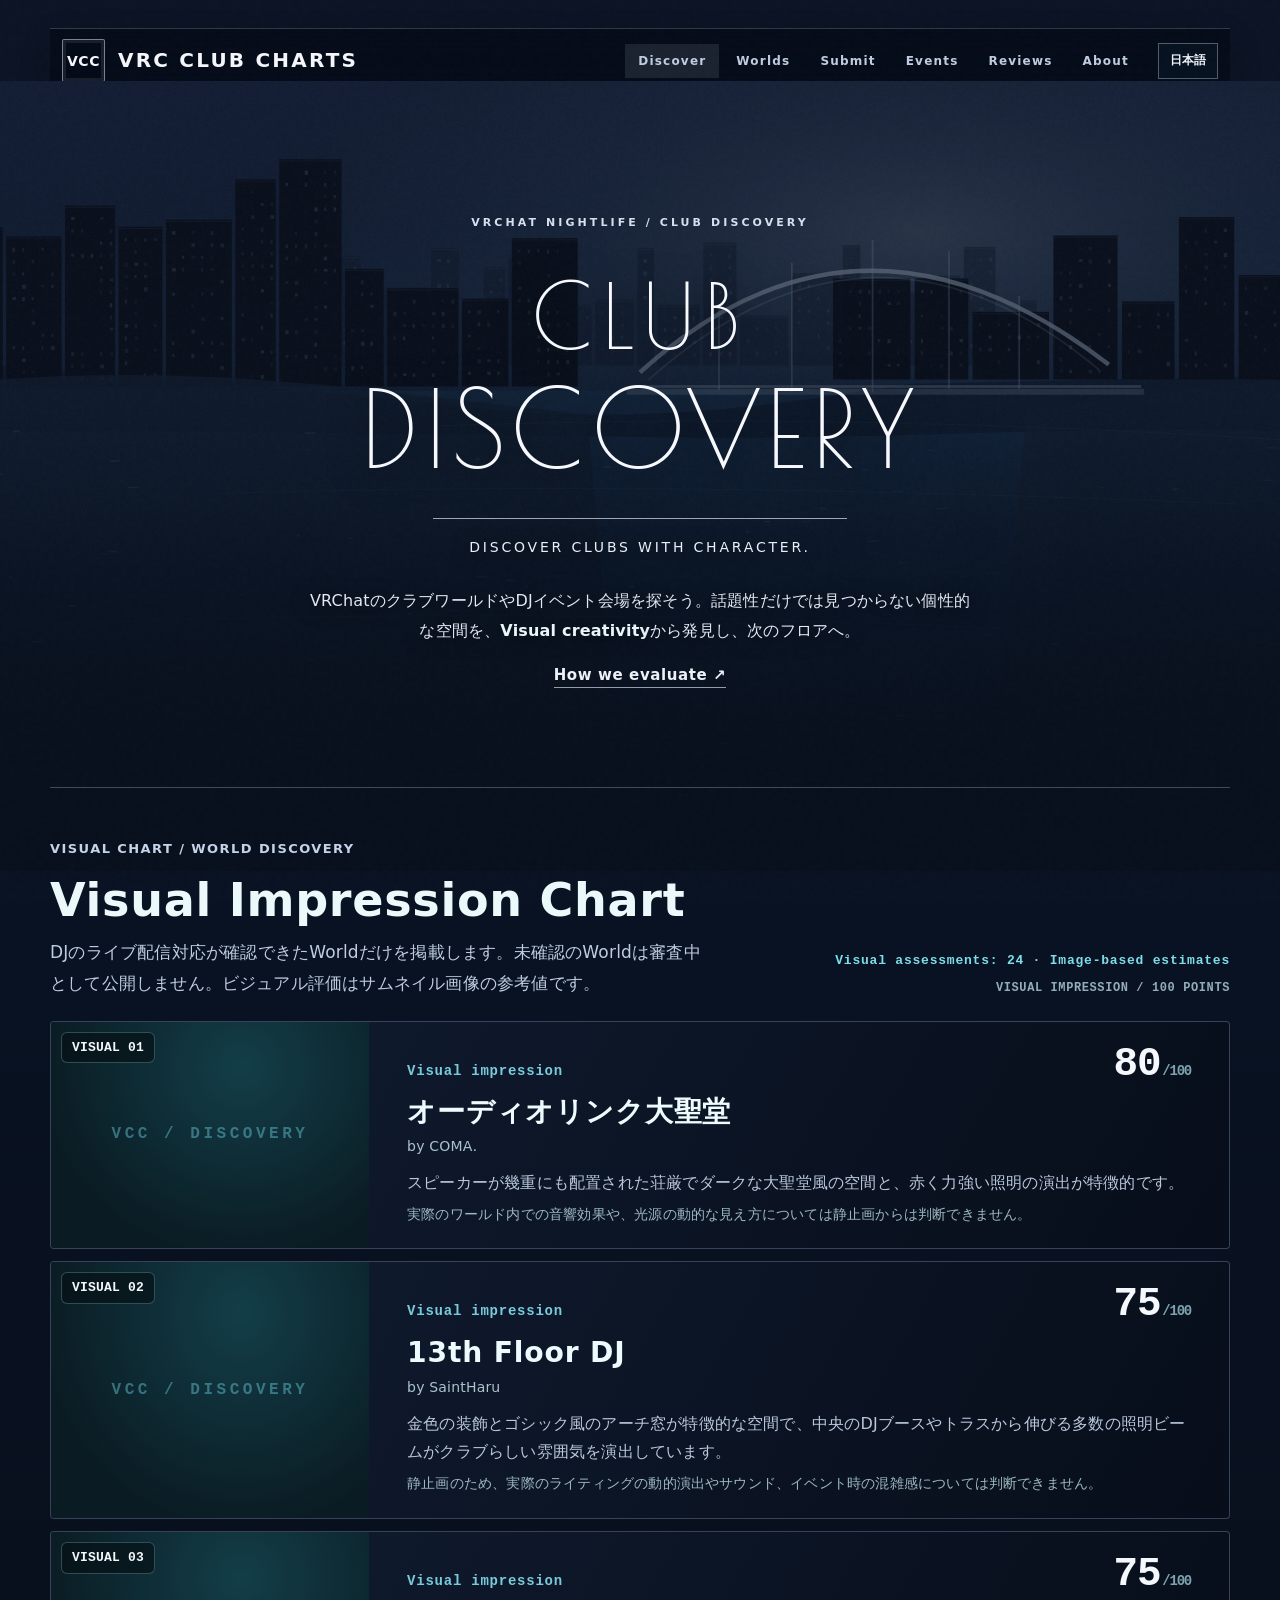
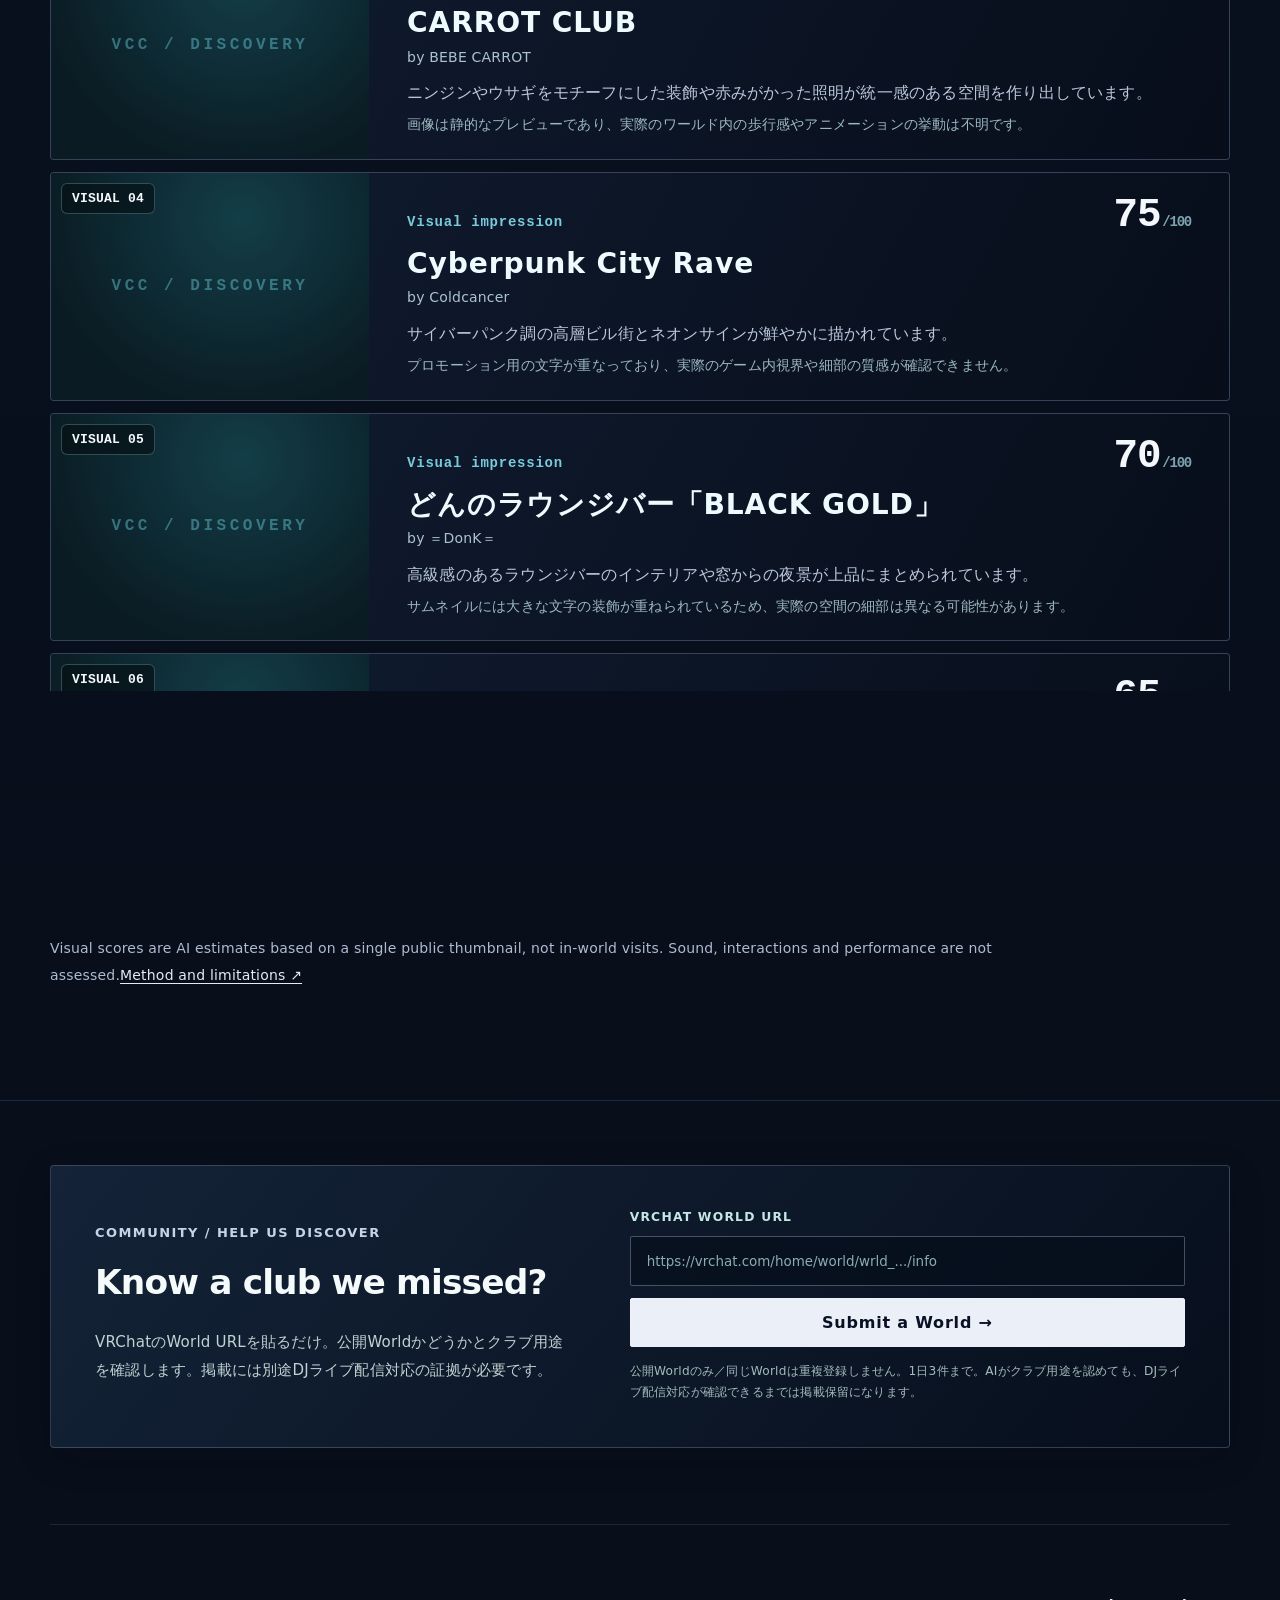
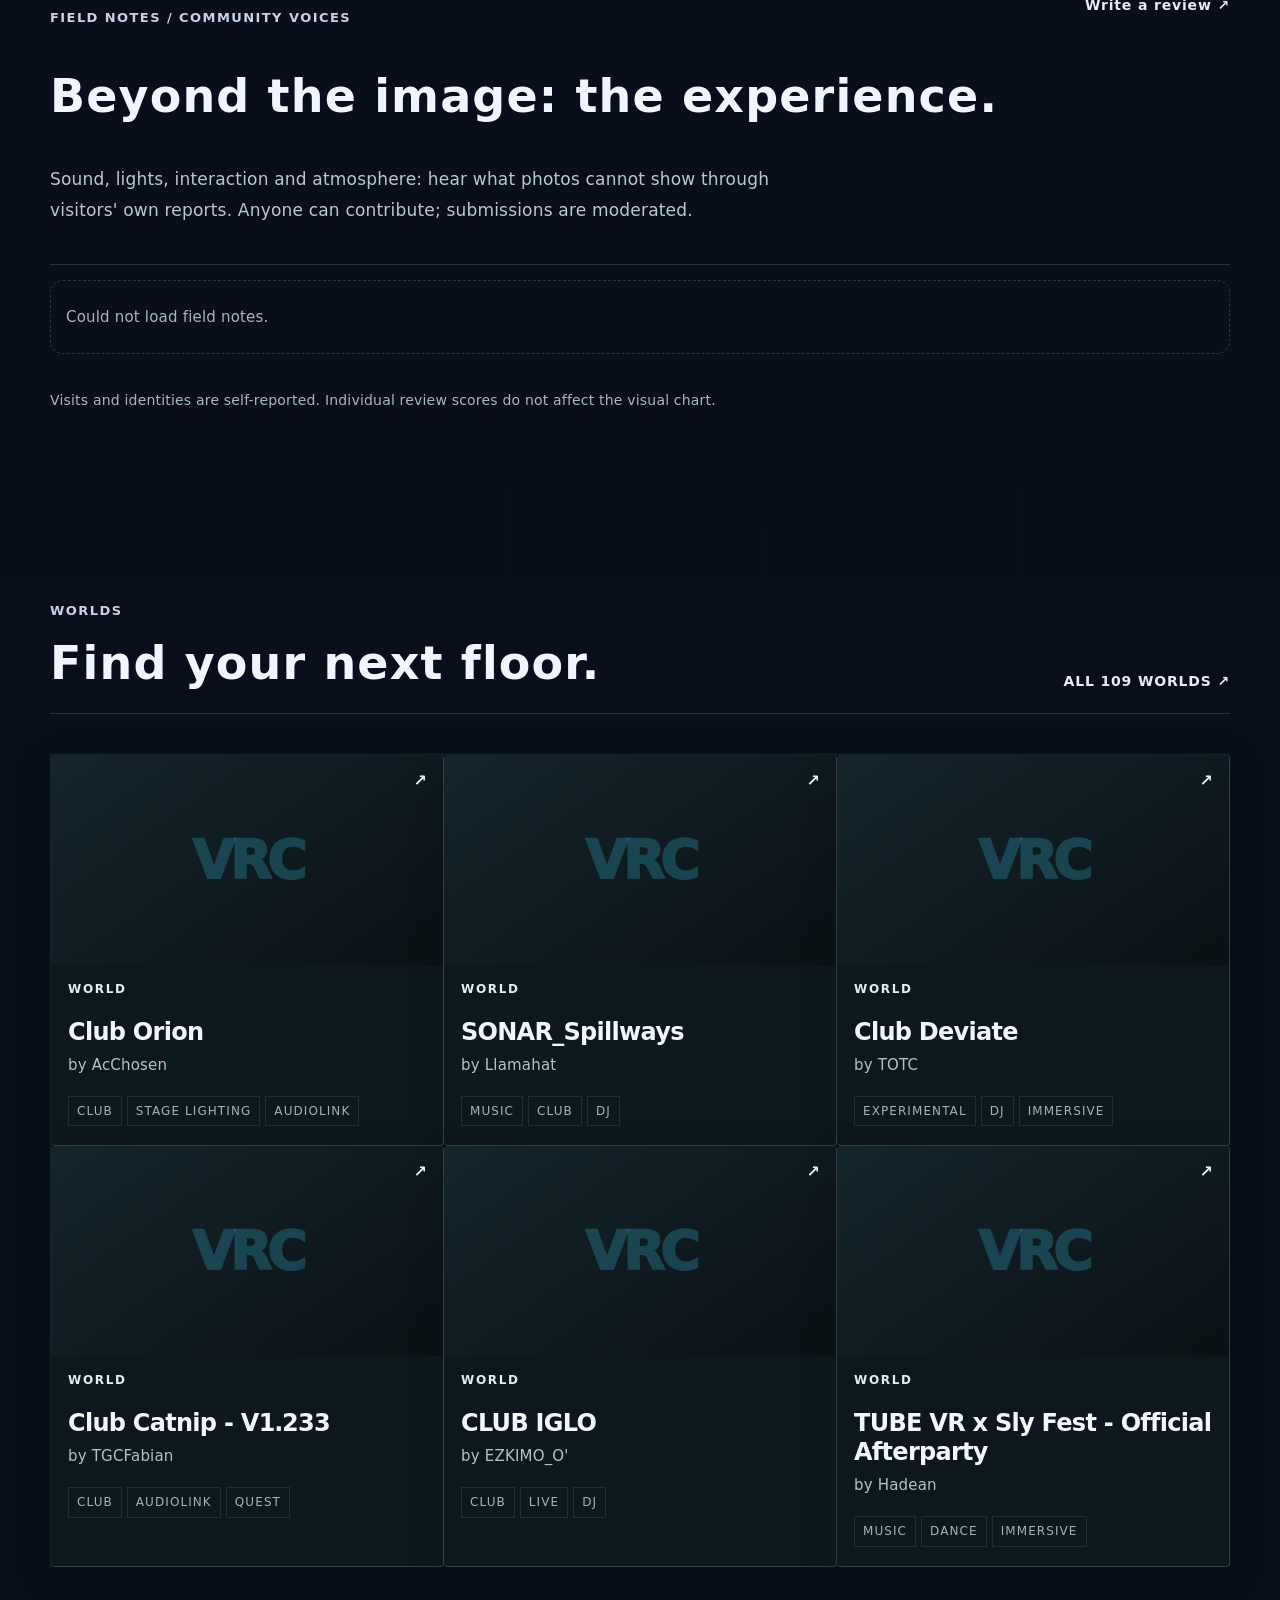
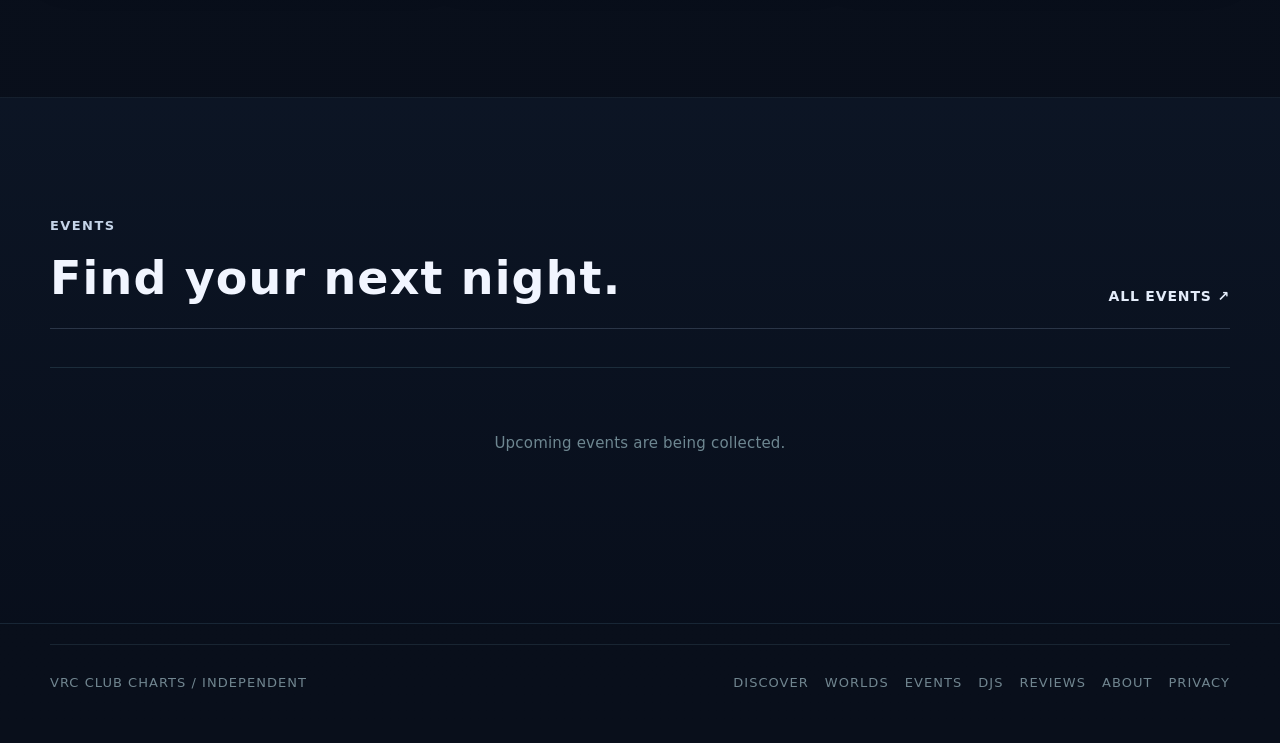
==== commit eb975e80: "policy: explain verified live stream listing in index.html" ====
--- a/index.html
+++ b/index.html
@@ -75,7 +75,7 @@
           <div>
             <p class="kicker">VISUAL CHART / WORLD DISCOVERY</p>
             <h2>ビジュアル評価ランキング</h2>
-            <p>クラブの世界観や照明、空間デザインの印象を比較。評価前のWorldも発見候補として紹介します。</p>
+            <p>DJのライブ配信対応が確認できたWorldだけを掲載します。未確認のWorldは審査中として公開しません。ビジュアル評価はサムネイル画像の参考値です。</p>
           </div>
           <div class="ai-scout-heading-info">
             <span id="aiScoutStatus">CLUB DISCOVERY / LOADING…</span>
@@ -83,7 +83,7 @@
           </div>
         </div>
         <div id="aiScoutGrid" class="ai-scout-grid">
-          <div class="ai-scout-empty">Worldを読み込み中…</div>
+          <div class="ai-scout-empty">DJライブ配信対応を確認したWorldを読み込み中…</div>
         </div>
         <p class="ai-scout-disclaimer">※ビジュアル評価は公開サムネイル1枚をAIで分析した参考スコアです。実地調査ではなく、音響・ギミック・動作性能は含みません。<a href="about.html#evaluation-method">評価方法と限界 ↗</a></p>
       </div>
@@ -94,7 +94,7 @@
       <div class="world-suggestion-intro">
         <p class="kicker">COMMUNITY / HELP US DISCOVER</p>
         <h2>掲載されていないクラブを、教えてください。</h2>
-        <p>VRChatのWorld URLを貼るだけ。公開情報を確認したうえでAIがクラブ用途を判定し、条件に合えば自動掲載します。</p>
+        <p>VRChatのWorld URLを貼るだけ。公開Worldかどうかとクラブ用途を確認します。掲載には別途DJライブ配信対応の証拠が必要です。</p>
       </div>
       <form class="world-suggestion-form" id="worldSuggestionForm">
         <label for="worldSuggestionUrl">VRChat World URL</label>
@@ -109,7 +109,7 @@
           <input id="worldSuggestionWebsite" name="website" type="text" tabindex="-1" autocomplete="off" />
         </div>
         <p id="worldSuggestionStatus" class="world-suggestion-status" role="status" aria-live="polite" hidden></p>
-        <p class="world-suggestion-disclaimer">公開Worldのみ／同じWorldは重複登録しません。1日3件まで。AI判定が曖昧なものは確認待ちとなり、ランキングの点数は自動生成しません。</p>
+        <p class="world-suggestion-disclaimer">公開Worldのみ／同じWorldは重複登録しません。1日3件まで。AIがクラブ用途を認めても、DJライブ配信対応が確認できるまでは掲載保留になります。</p>
       </form>
     </section>
 
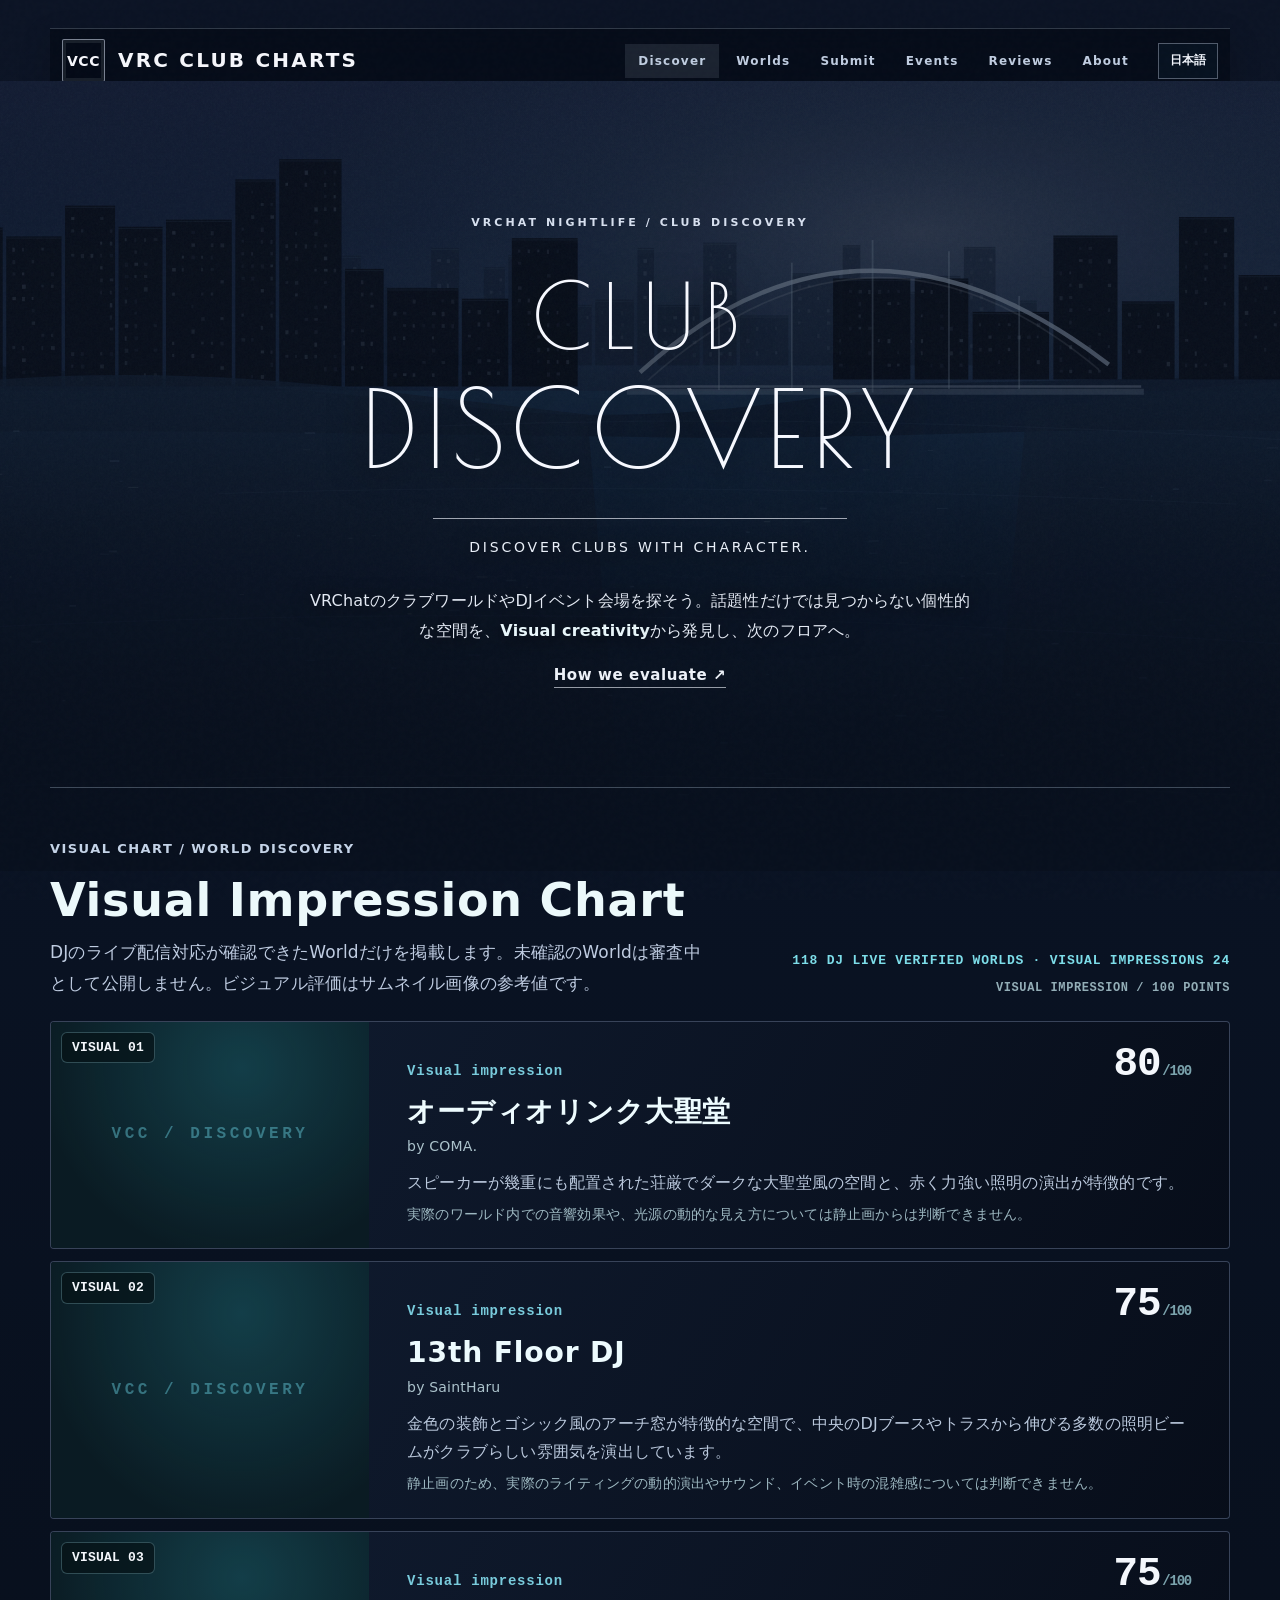
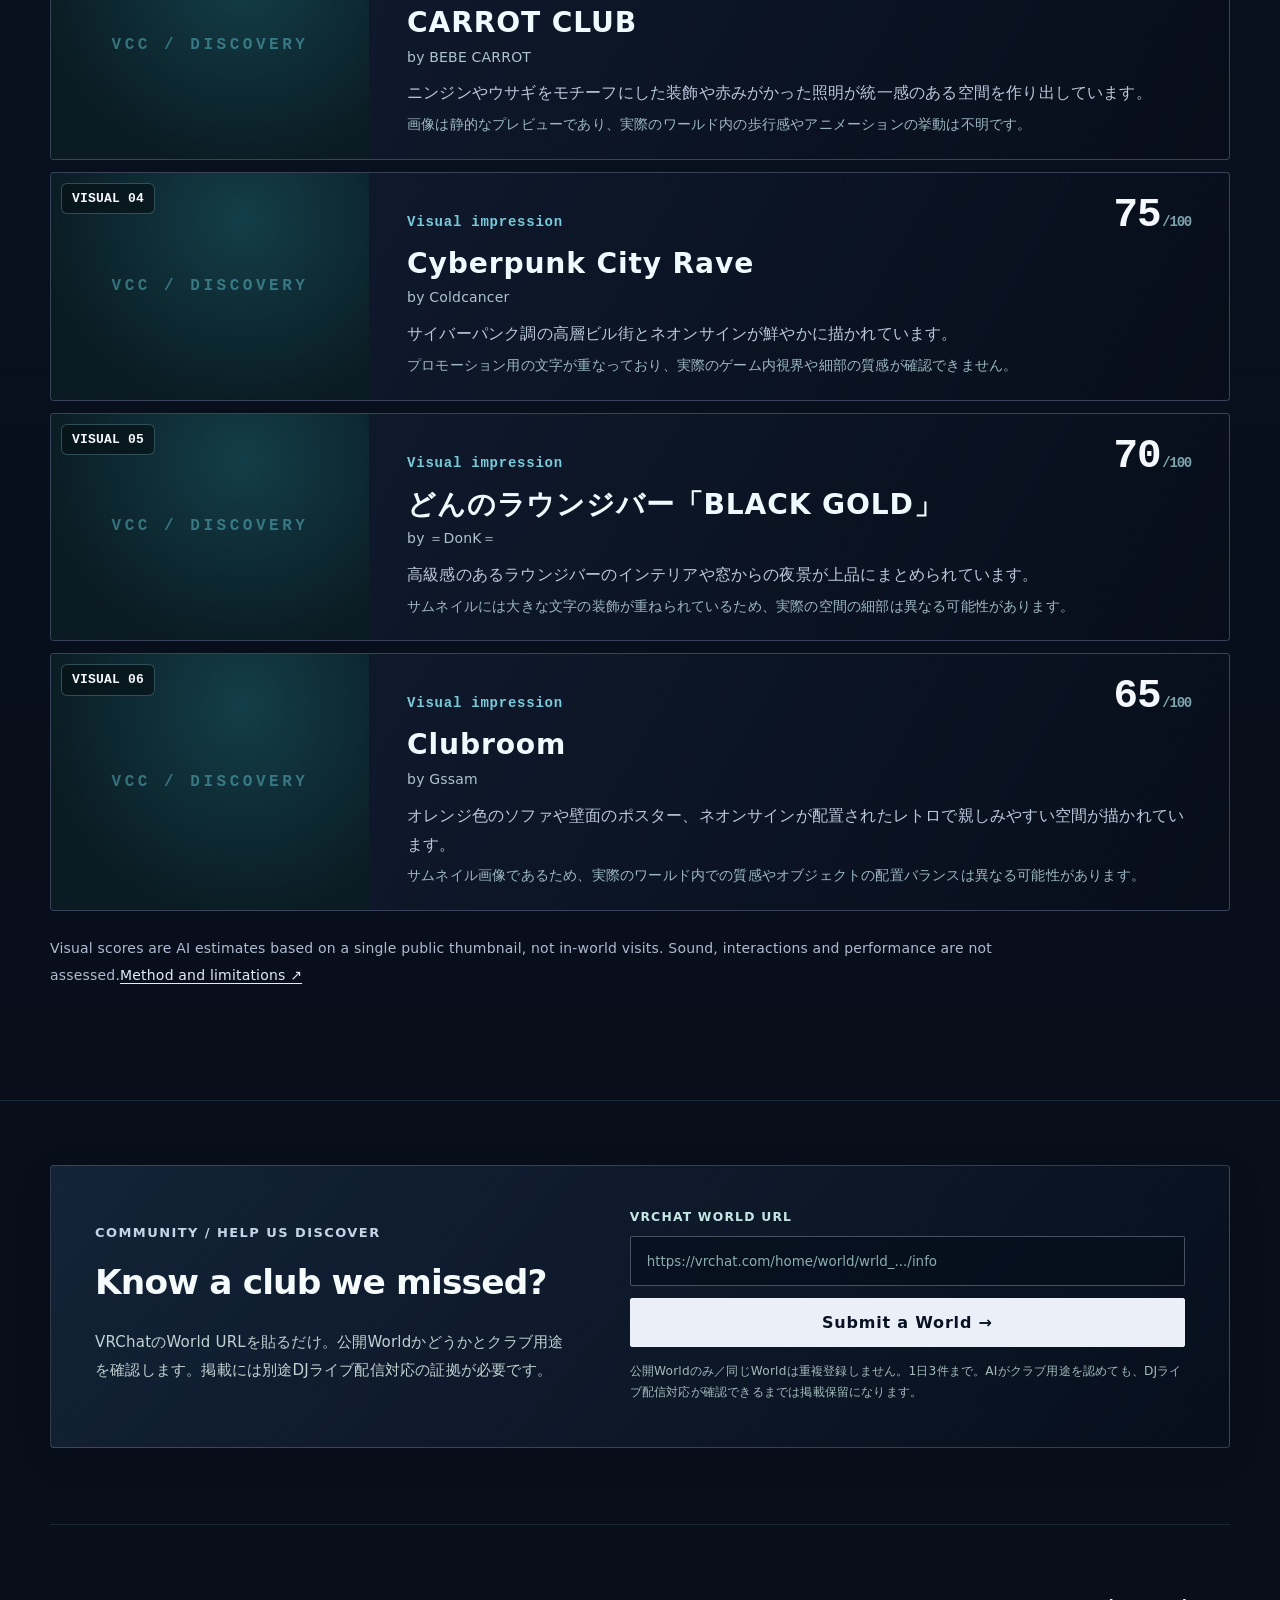
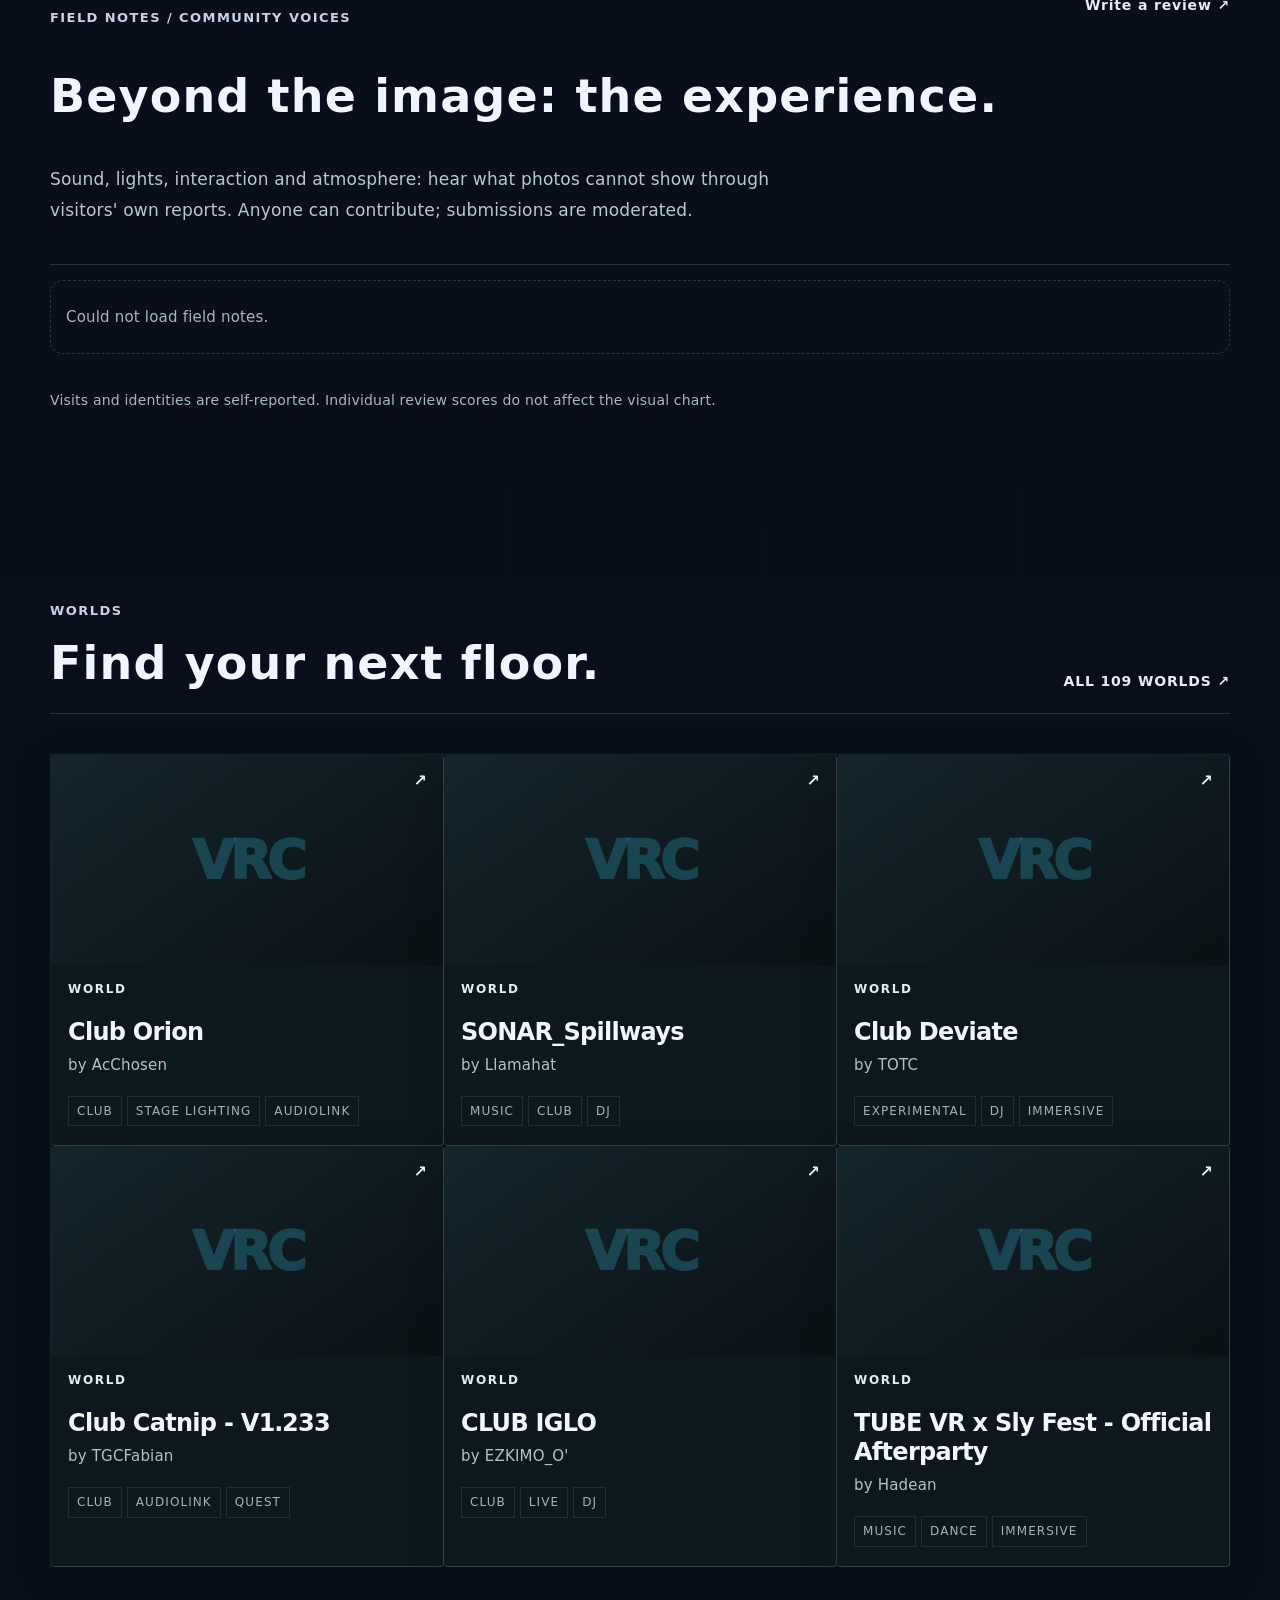
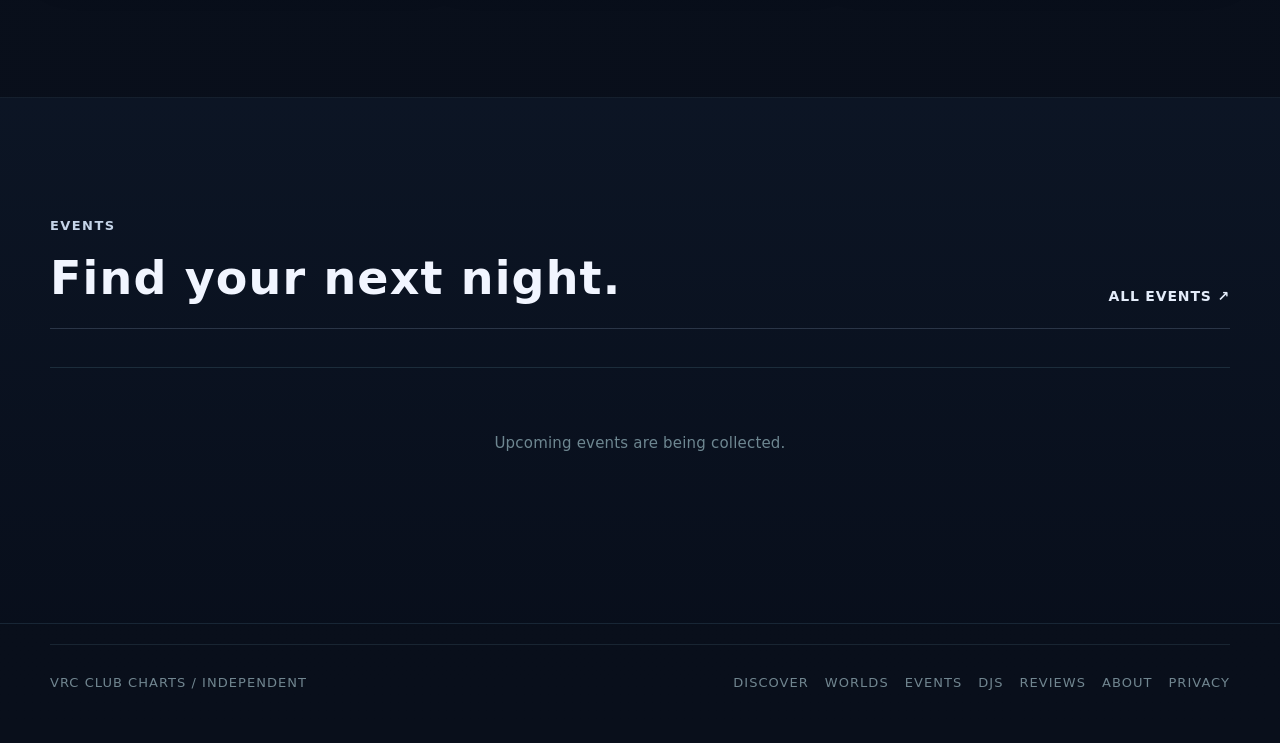
==== commit 62ab1695: "policy: avoid briefly showing outdated 100 World placeholder" ====
--- a/index.html
+++ b/index.html
@@ -142,7 +142,7 @@
           <p class="kicker">WORLDS</p>
           <h2>まだ知らないフロアへ。</h2>
         </div>
-        <a class="section-link" href="worlds/">ALL <span id="metricWorlds">100</span> WORLDS ↗</a>
+        <a class="section-link" href="worlds/">ALL <span id="metricWorlds">0</span> WORLDS ↗</a>
       </div>
       <div id="focusWorldGrid" class="calm-world-grid">
         <div class="focus-loading">Loading worlds…</div>
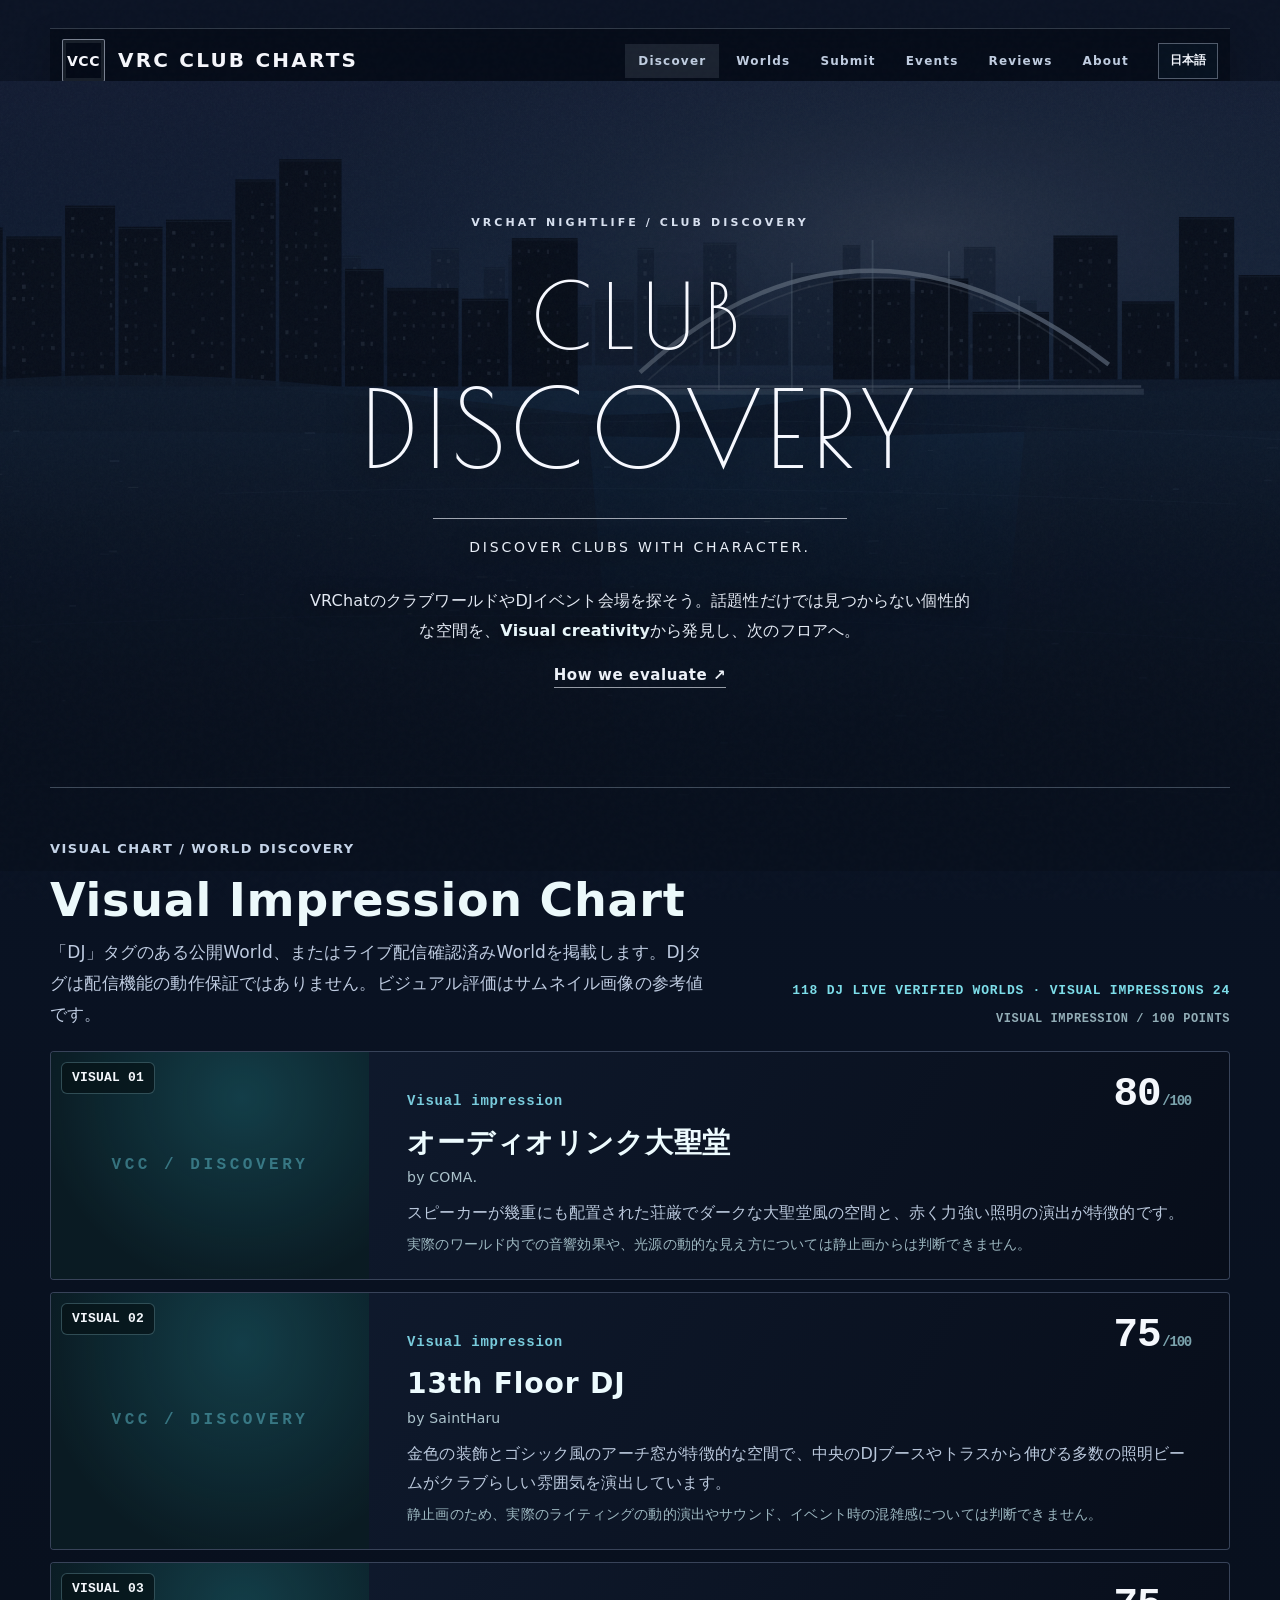
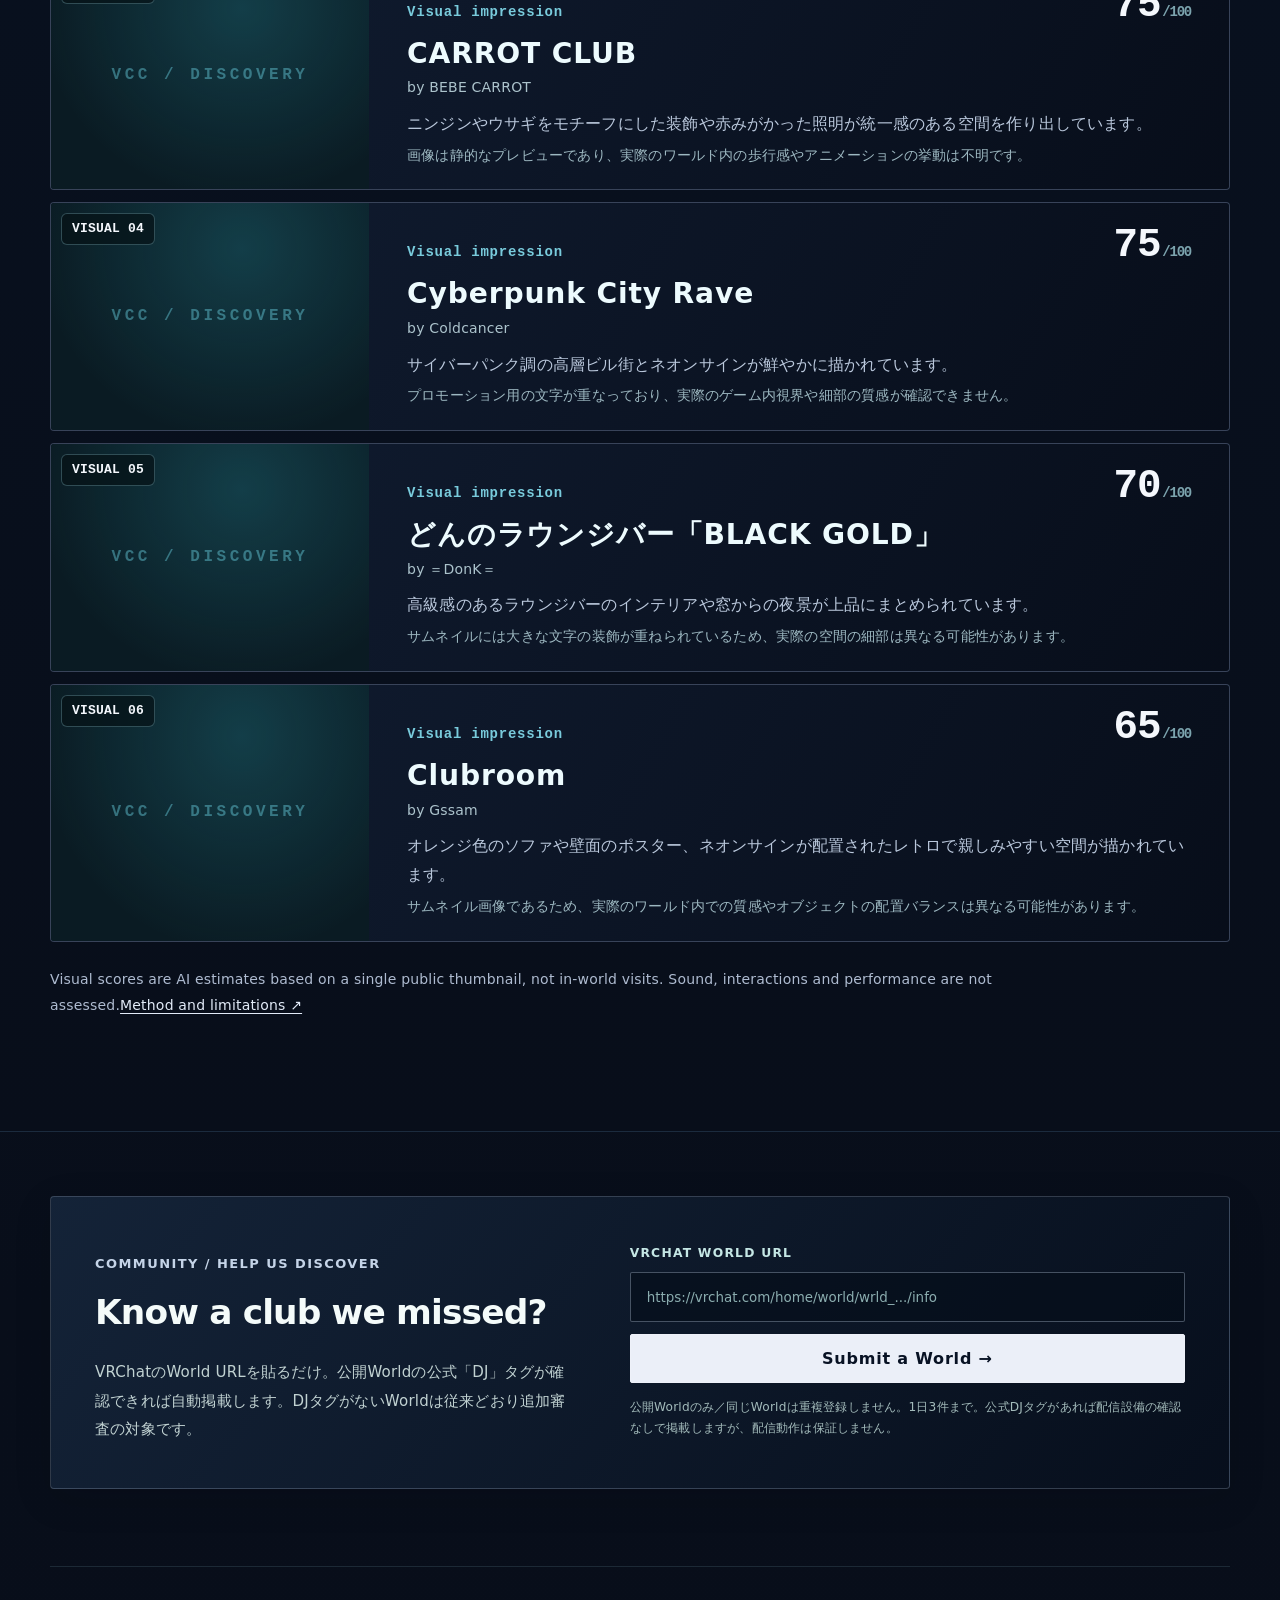
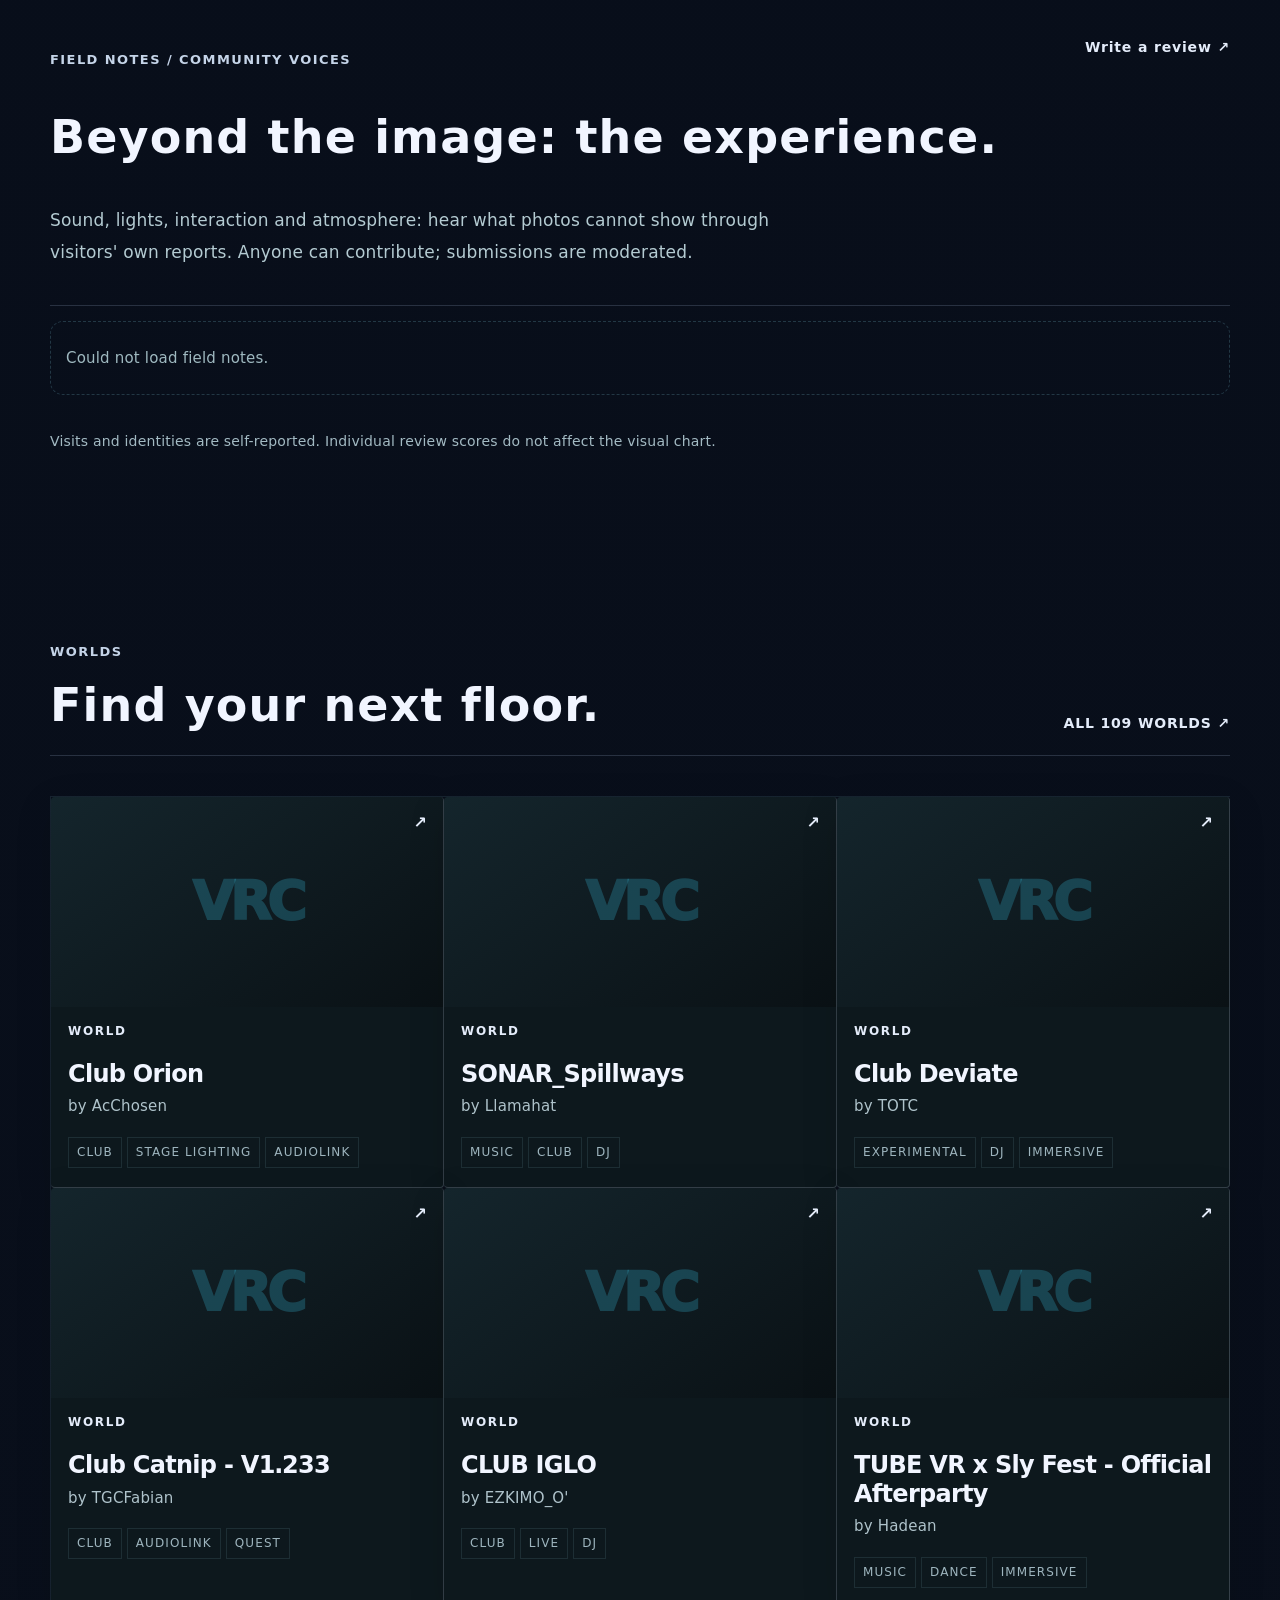
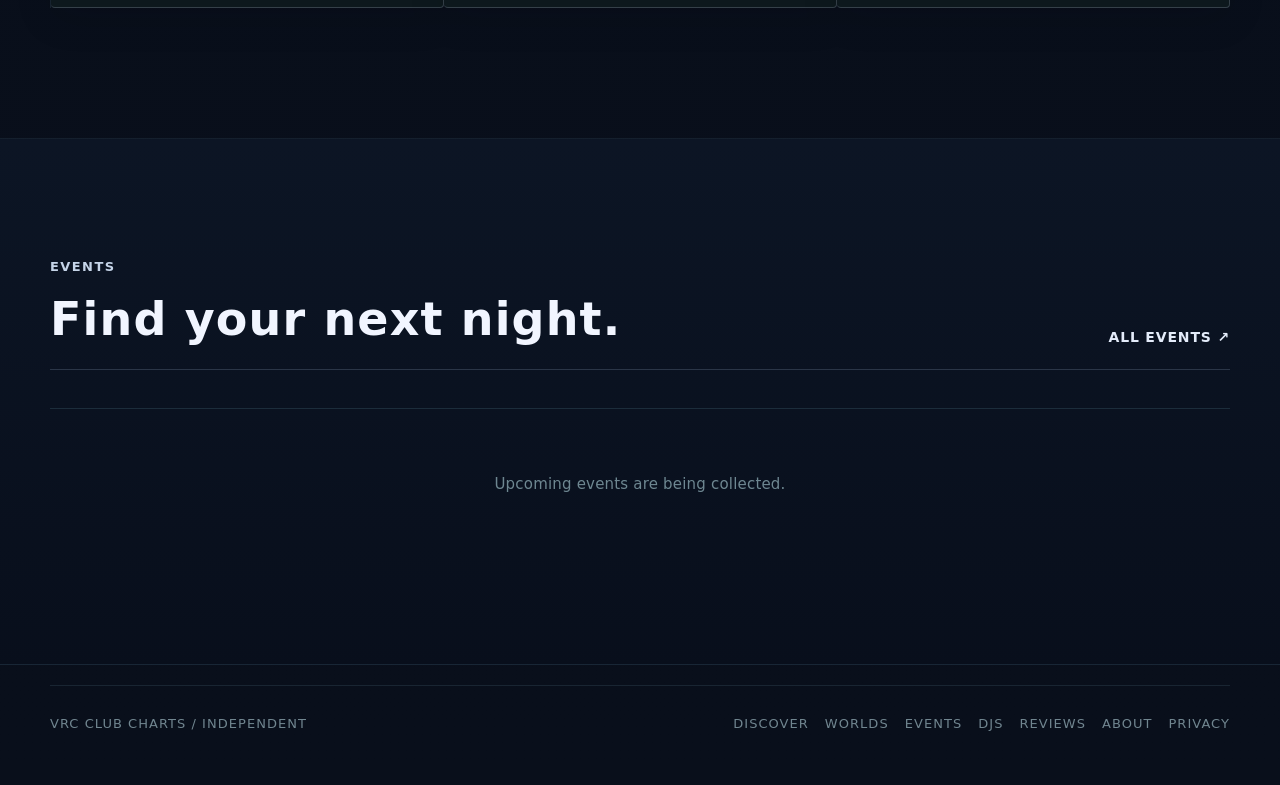
==== commit a851a389: "copy: explain automatic DJ-tag listing without misleading playback claims" ====
--- a/index.html
+++ b/index.html
@@ -75,7 +75,7 @@
           <div>
             <p class="kicker">VISUAL CHART / WORLD DISCOVERY</p>
             <h2>ビジュアル評価ランキング</h2>
-            <p>DJのライブ配信対応が確認できたWorldだけを掲載します。未確認のWorldは審査中として公開しません。ビジュアル評価はサムネイル画像の参考値です。</p>
+            <p>「DJ」タグのある公開World、またはライブ配信確認済みWorldを掲載します。DJタグは配信機能の動作保証ではありません。ビジュアル評価はサムネイル画像の参考値です。</p>
           </div>
           <div class="ai-scout-heading-info">
             <span id="aiScoutStatus">CLUB DISCOVERY / LOADING…</span>
@@ -83,7 +83,7 @@
           </div>
         </div>
         <div id="aiScoutGrid" class="ai-scout-grid">
-          <div class="ai-scout-empty">DJライブ配信対応を確認したWorldを読み込み中…</div>
+          <div class="ai-scout-empty">DJタグ付きWorld・配信確認済みWorldを読み込み中…</div>
         </div>
         <p class="ai-scout-disclaimer">※ビジュアル評価は公開サムネイル1枚をAIで分析した参考スコアです。実地調査ではなく、音響・ギミック・動作性能は含みません。<a href="about.html#evaluation-method">評価方法と限界 ↗</a></p>
       </div>
@@ -94,7 +94,7 @@
       <div class="world-suggestion-intro">
         <p class="kicker">COMMUNITY / HELP US DISCOVER</p>
         <h2>掲載されていないクラブを、教えてください。</h2>
-        <p>VRChatのWorld URLを貼るだけ。公開Worldかどうかとクラブ用途を確認します。掲載には別途DJライブ配信対応の証拠が必要です。</p>
+        <p>VRChatのWorld URLを貼るだけ。公開Worldの公式「DJ」タグが確認できれば自動掲載します。DJタグがないWorldは従来どおり追加審査の対象です。</p>
       </div>
       <form class="world-suggestion-form" id="worldSuggestionForm">
         <label for="worldSuggestionUrl">VRChat World URL</label>
@@ -109,7 +109,7 @@
           <input id="worldSuggestionWebsite" name="website" type="text" tabindex="-1" autocomplete="off" />
         </div>
         <p id="worldSuggestionStatus" class="world-suggestion-status" role="status" aria-live="polite" hidden></p>
-        <p class="world-suggestion-disclaimer">公開Worldのみ／同じWorldは重複登録しません。1日3件まで。AIがクラブ用途を認めても、DJライブ配信対応が確認できるまでは掲載保留になります。</p>
+        <p class="world-suggestion-disclaimer">公開Worldのみ／同じWorldは重複登録しません。1日3件まで。公式DJタグがあれば配信設備の確認なしで掲載しますが、配信動作は保証しません。</p>
       </form>
     </section>
 
@@ -179,9 +179,9 @@
     </span>
   </footer>
 
-  <script src="app.js?v=20261007-home-thumbs-01" defer></script>
-  <script src="ai-scout.js?v=20261007-home-thumbs-01" defer></script>
-  <script src="community-reviews.js?v=20261006-01" defer></script>
+  <script src="app.js?v=20261105-dj-live-verified-01" defer></script>
+  <script src="ai-scout.js?v=20261105-dj-live-verified-01" defer></script>
+  <script src="community-reviews.js?v=20261105-dj-live-verified-01" defer></script>
   <script src="world-submission.js?v=20261006-01" defer></script>
 </body>
 </html>
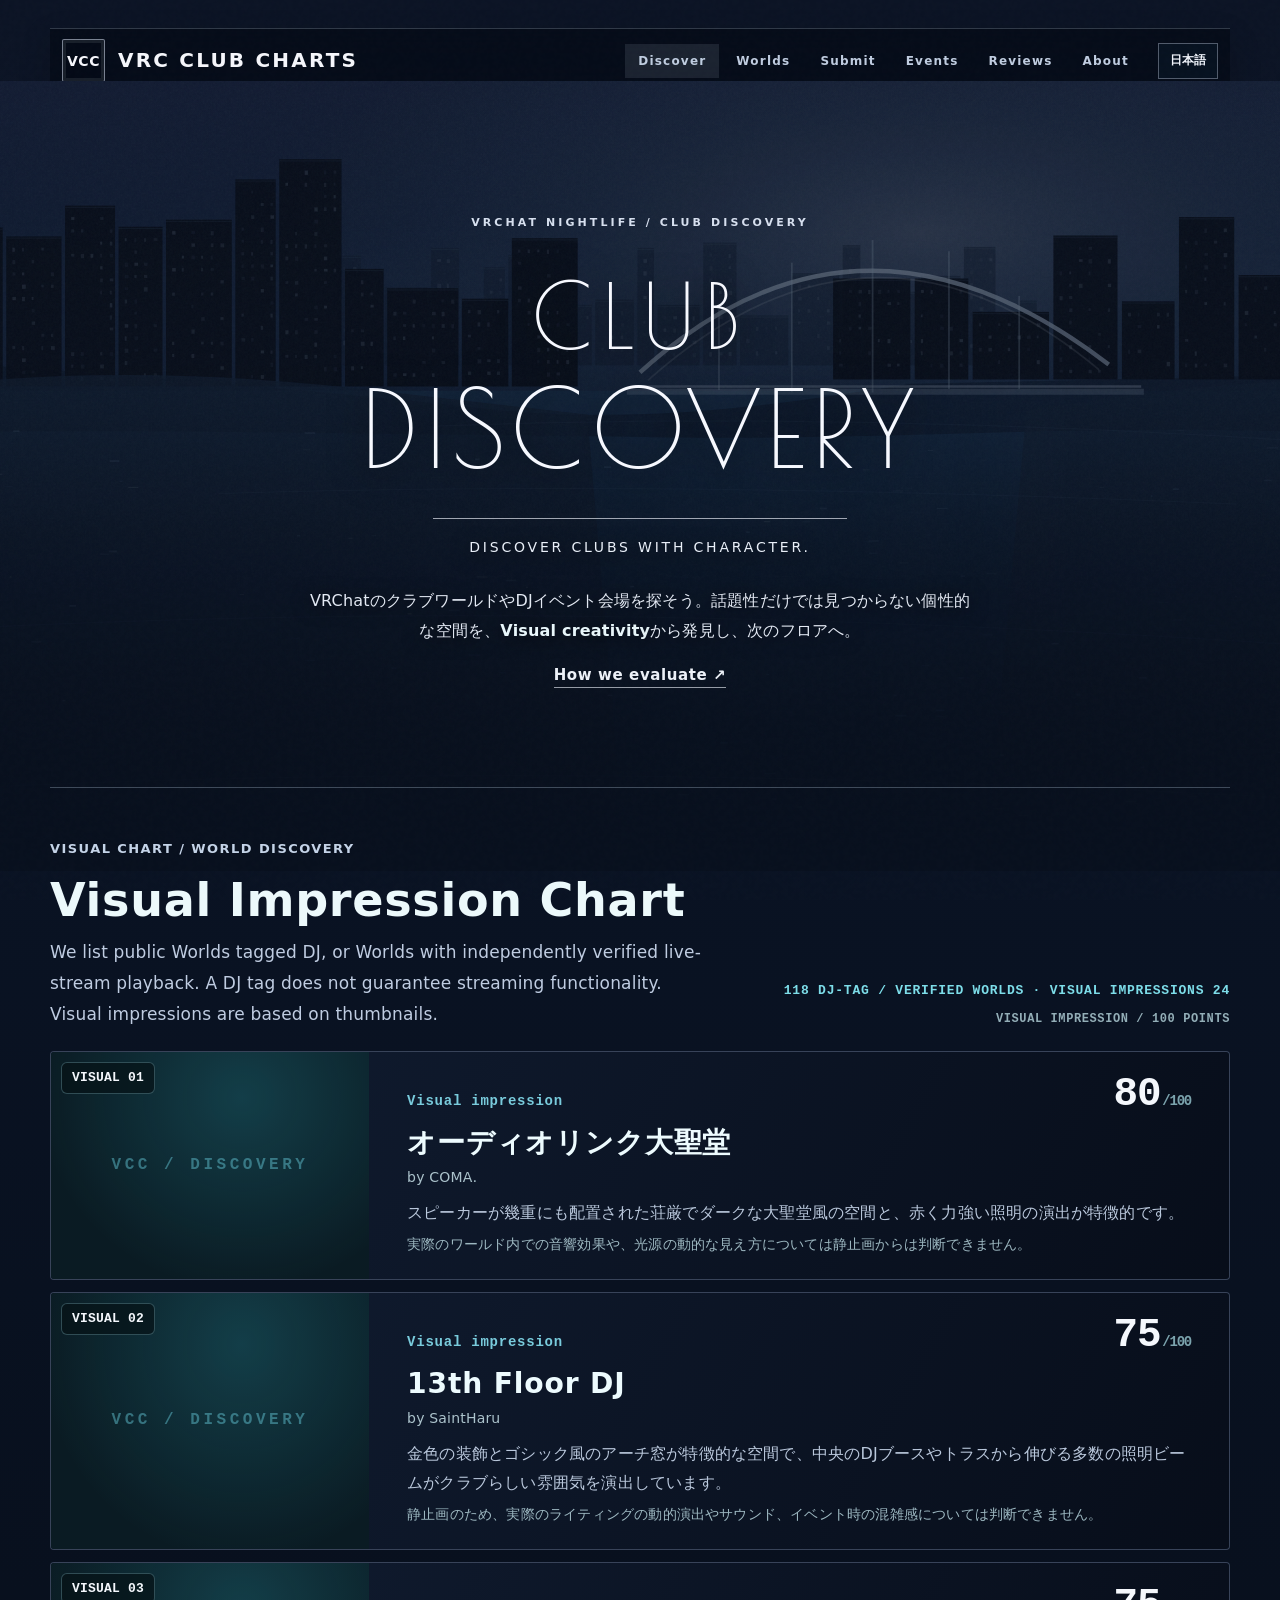
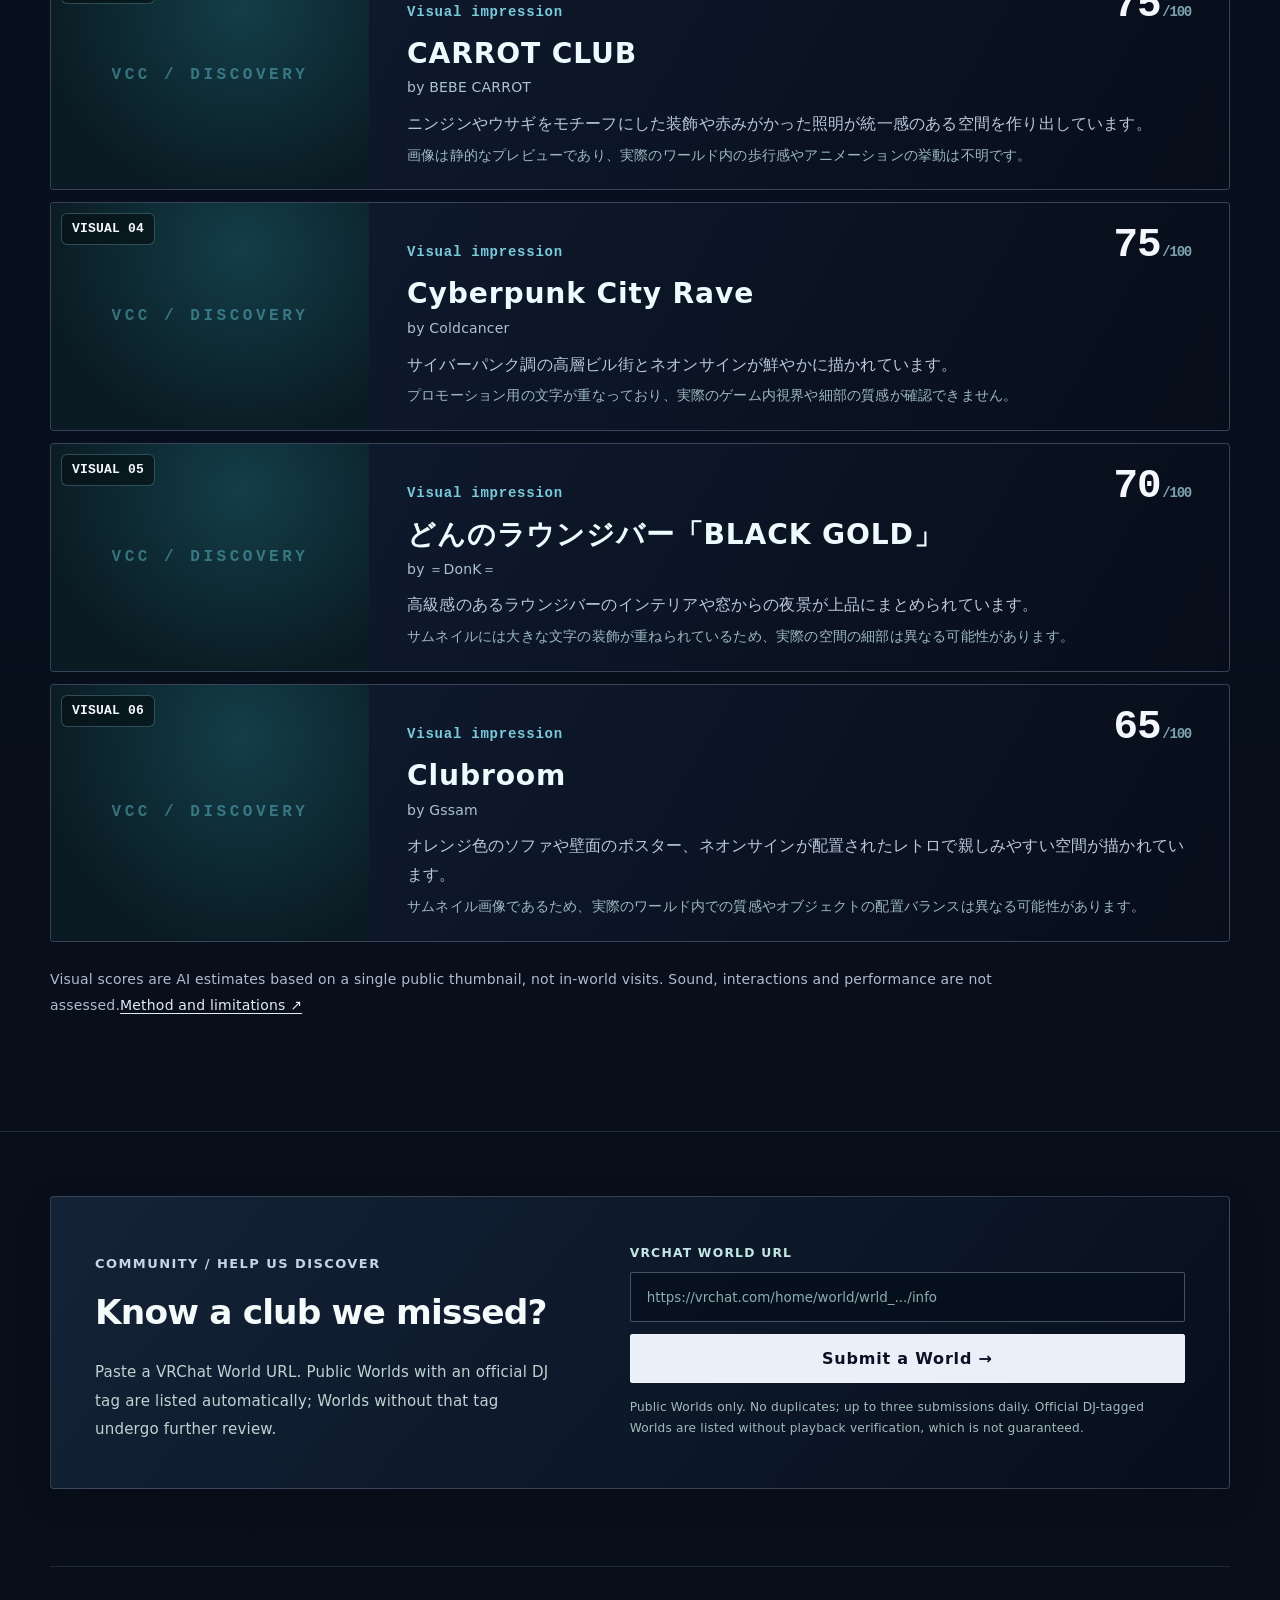
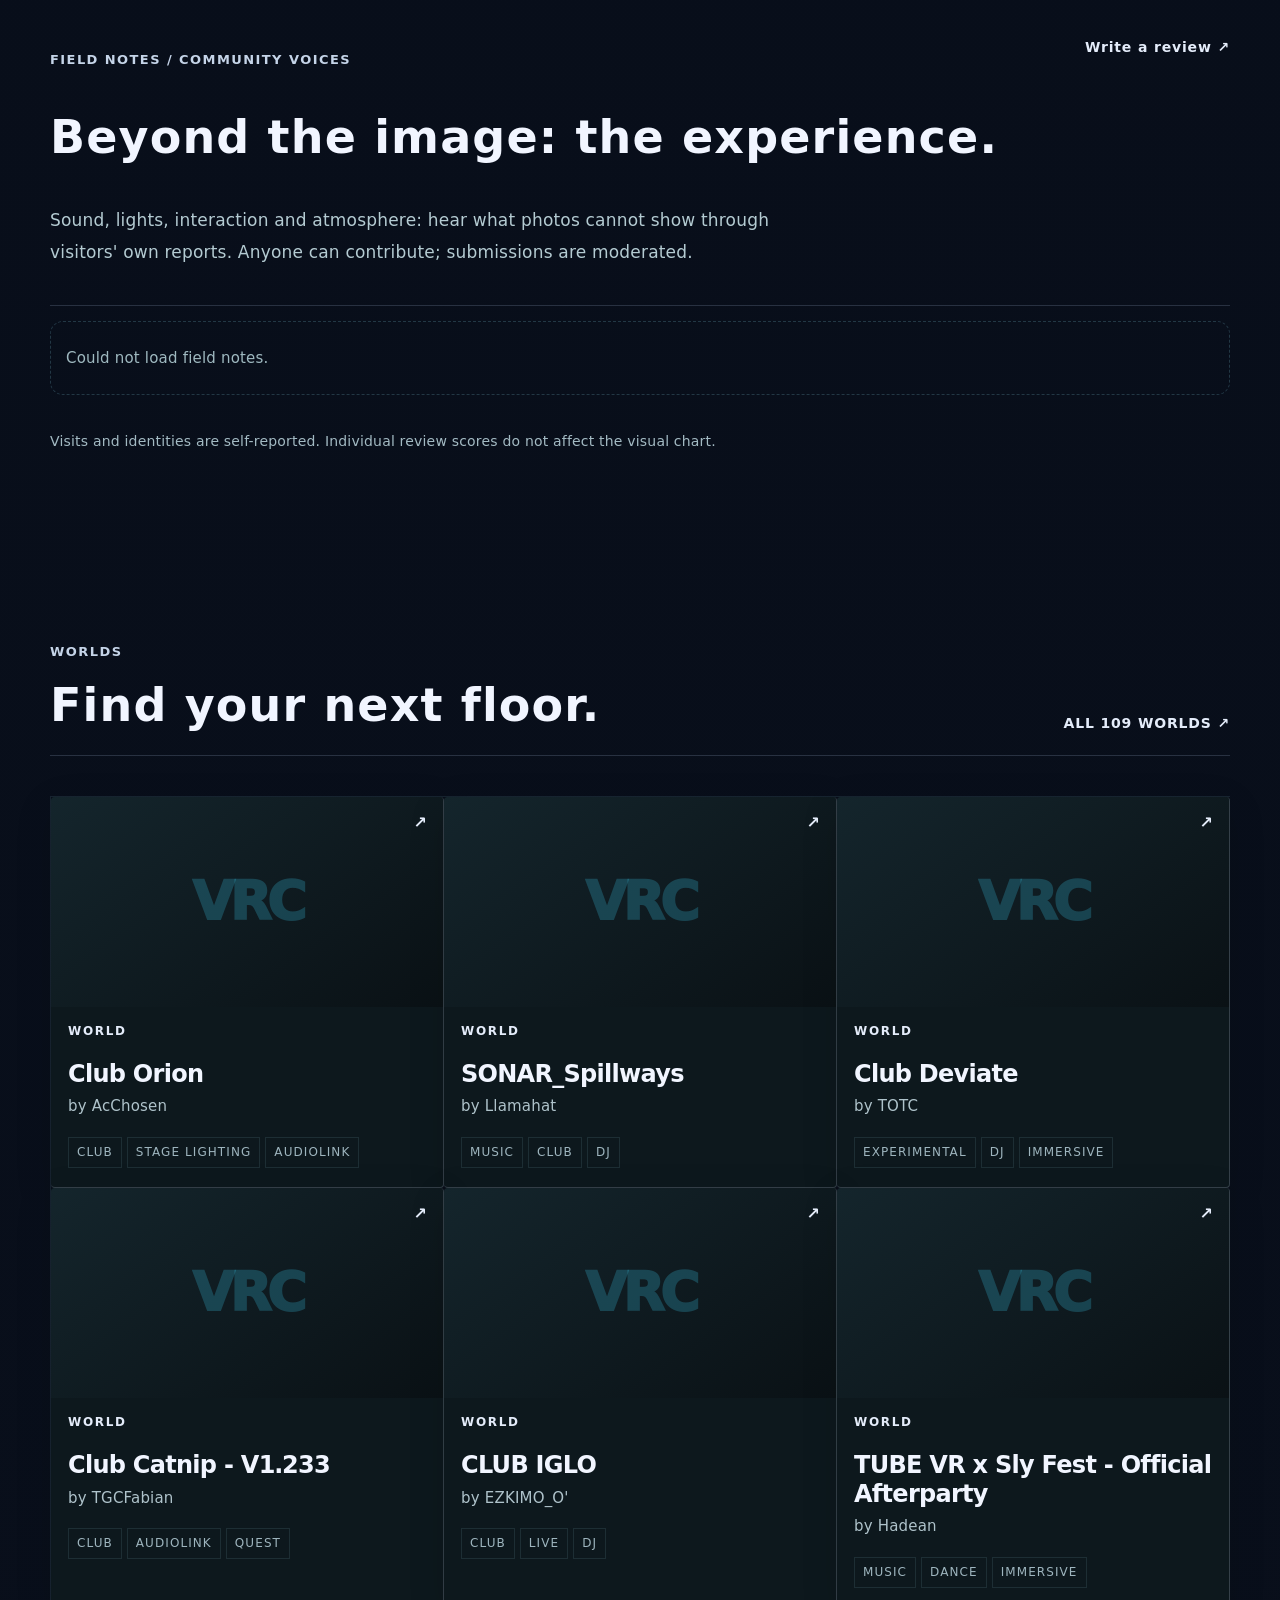
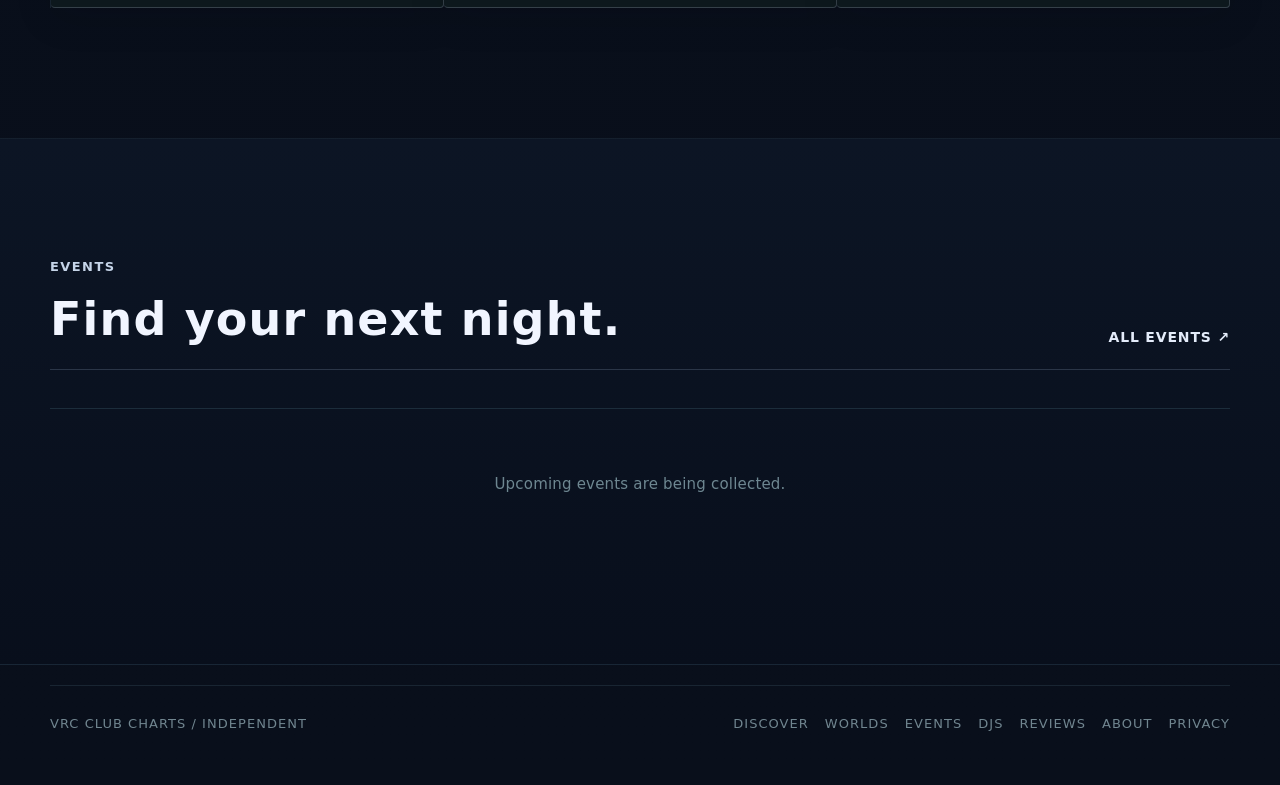
==== commit 751dc3a6: "assets: refresh DJ-tag policy and bilingual scripts on index.html" ====
--- a/index.html
+++ b/index.html
@@ -23,7 +23,7 @@
   <link rel="stylesheet" href="styles.css?v=20261007-title-02" />
   <link rel="stylesheet" href="deco-theme.css?v=20261104-02" />
   <script src="analytics.js?v=20261006-03" defer></script>
-  <script src="i18n.js?v=20261007-bilingual-01" defer></script>
+  <script src="i18n.js?v=20261105-dj-tag-02" defer></script>
 </head>
 <body class="focus-home ranking-home">
   <div class="noise"></div>
@@ -179,8 +179,8 @@
     </span>
   </footer>
 
-  <script src="app.js?v=20261105-dj-live-verified-01" defer></script>
-  <script src="ai-scout.js?v=20261105-dj-live-verified-01" defer></script>
+  <script src="app.js?v=20261105-dj-tag-02" defer></script>
+  <script src="ai-scout.js?v=20261105-dj-tag-02" defer></script>
   <script src="community-reviews.js?v=20261105-dj-live-verified-01" defer></script>
   <script src="world-submission.js?v=20261006-01" defer></script>
 </body>
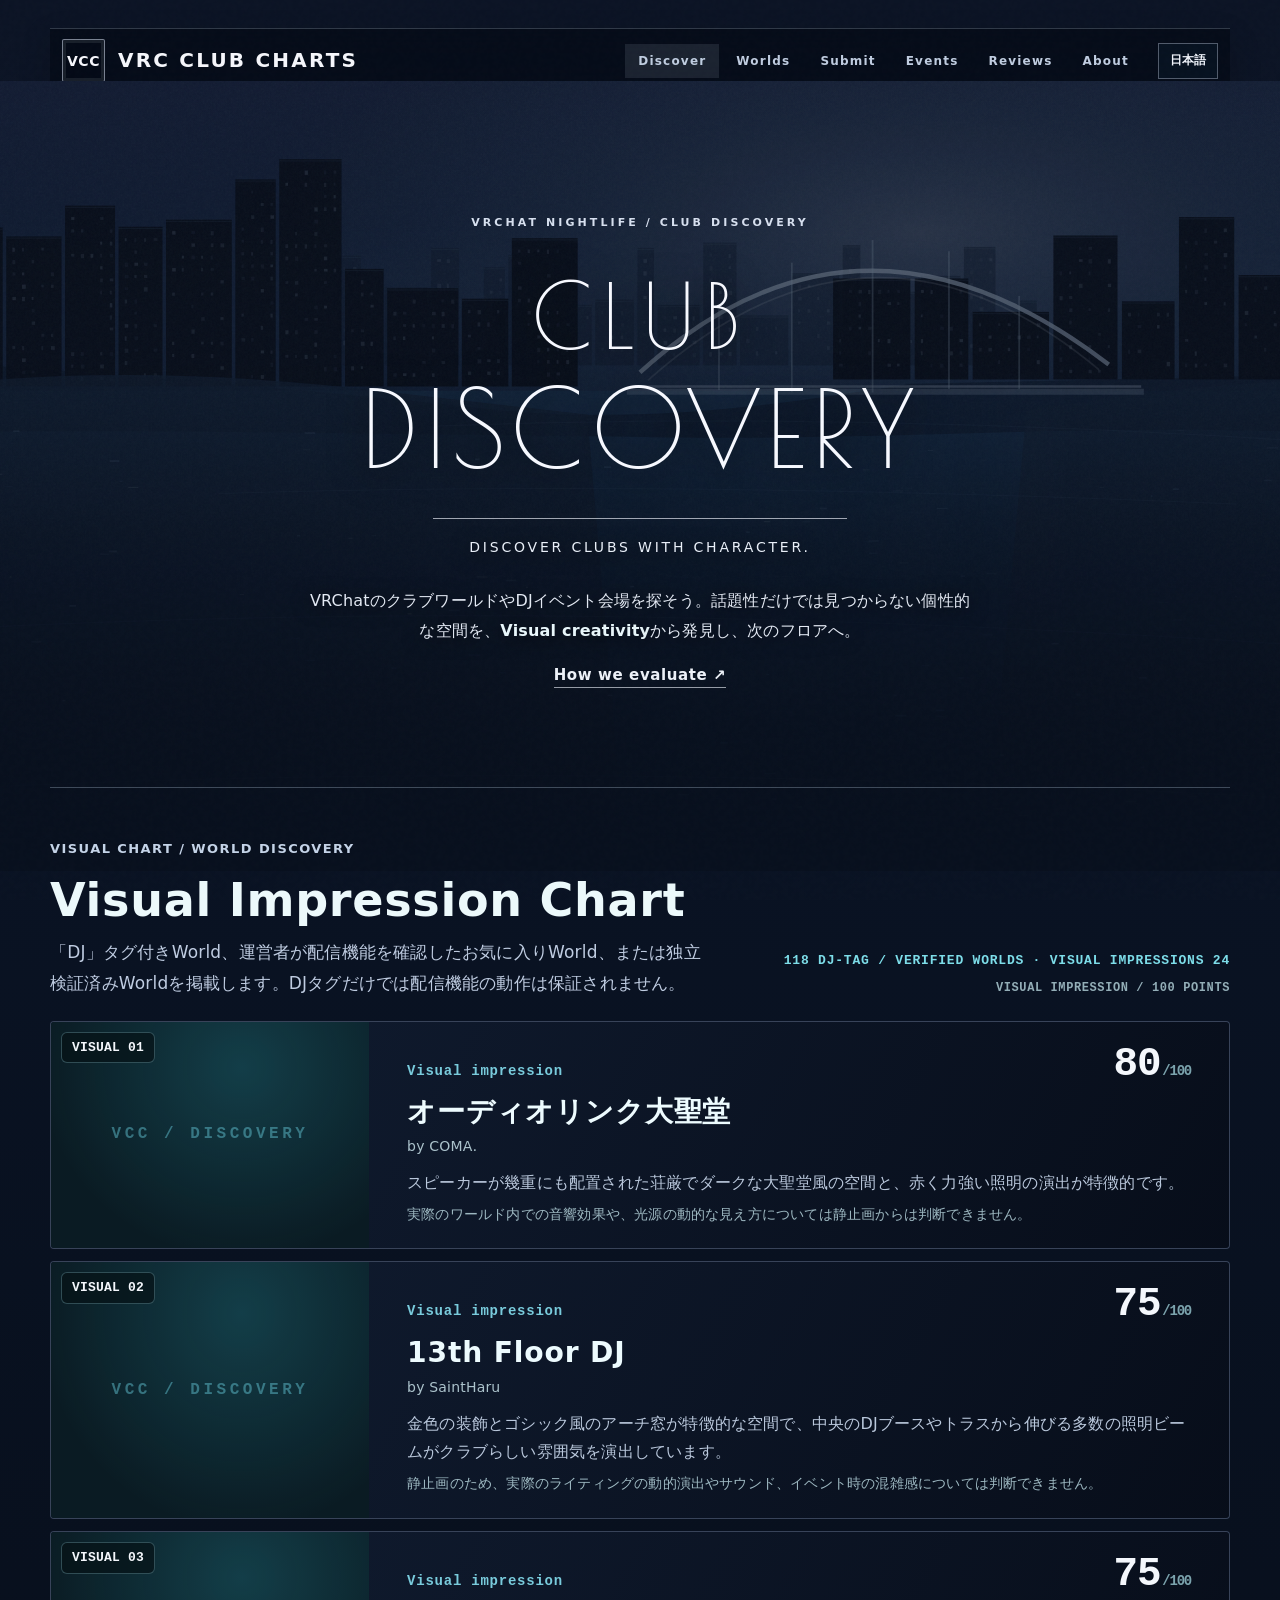
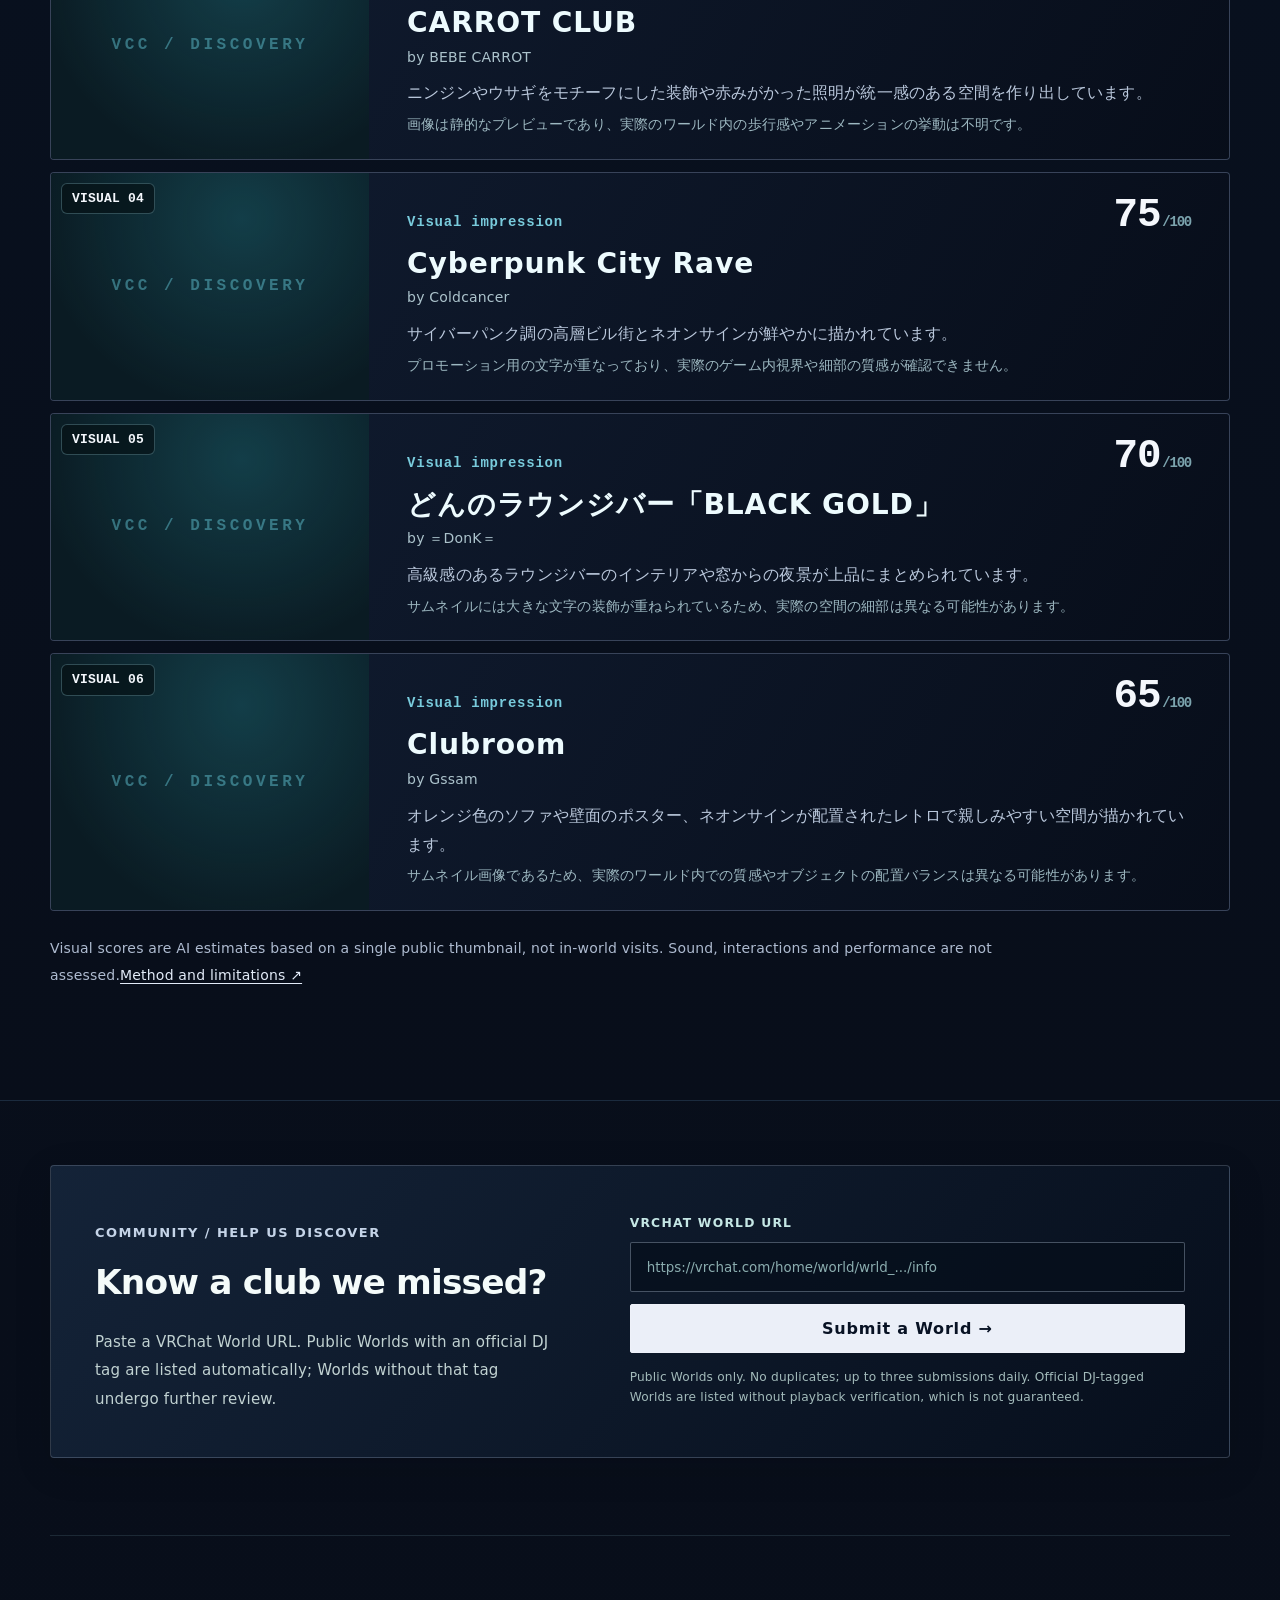
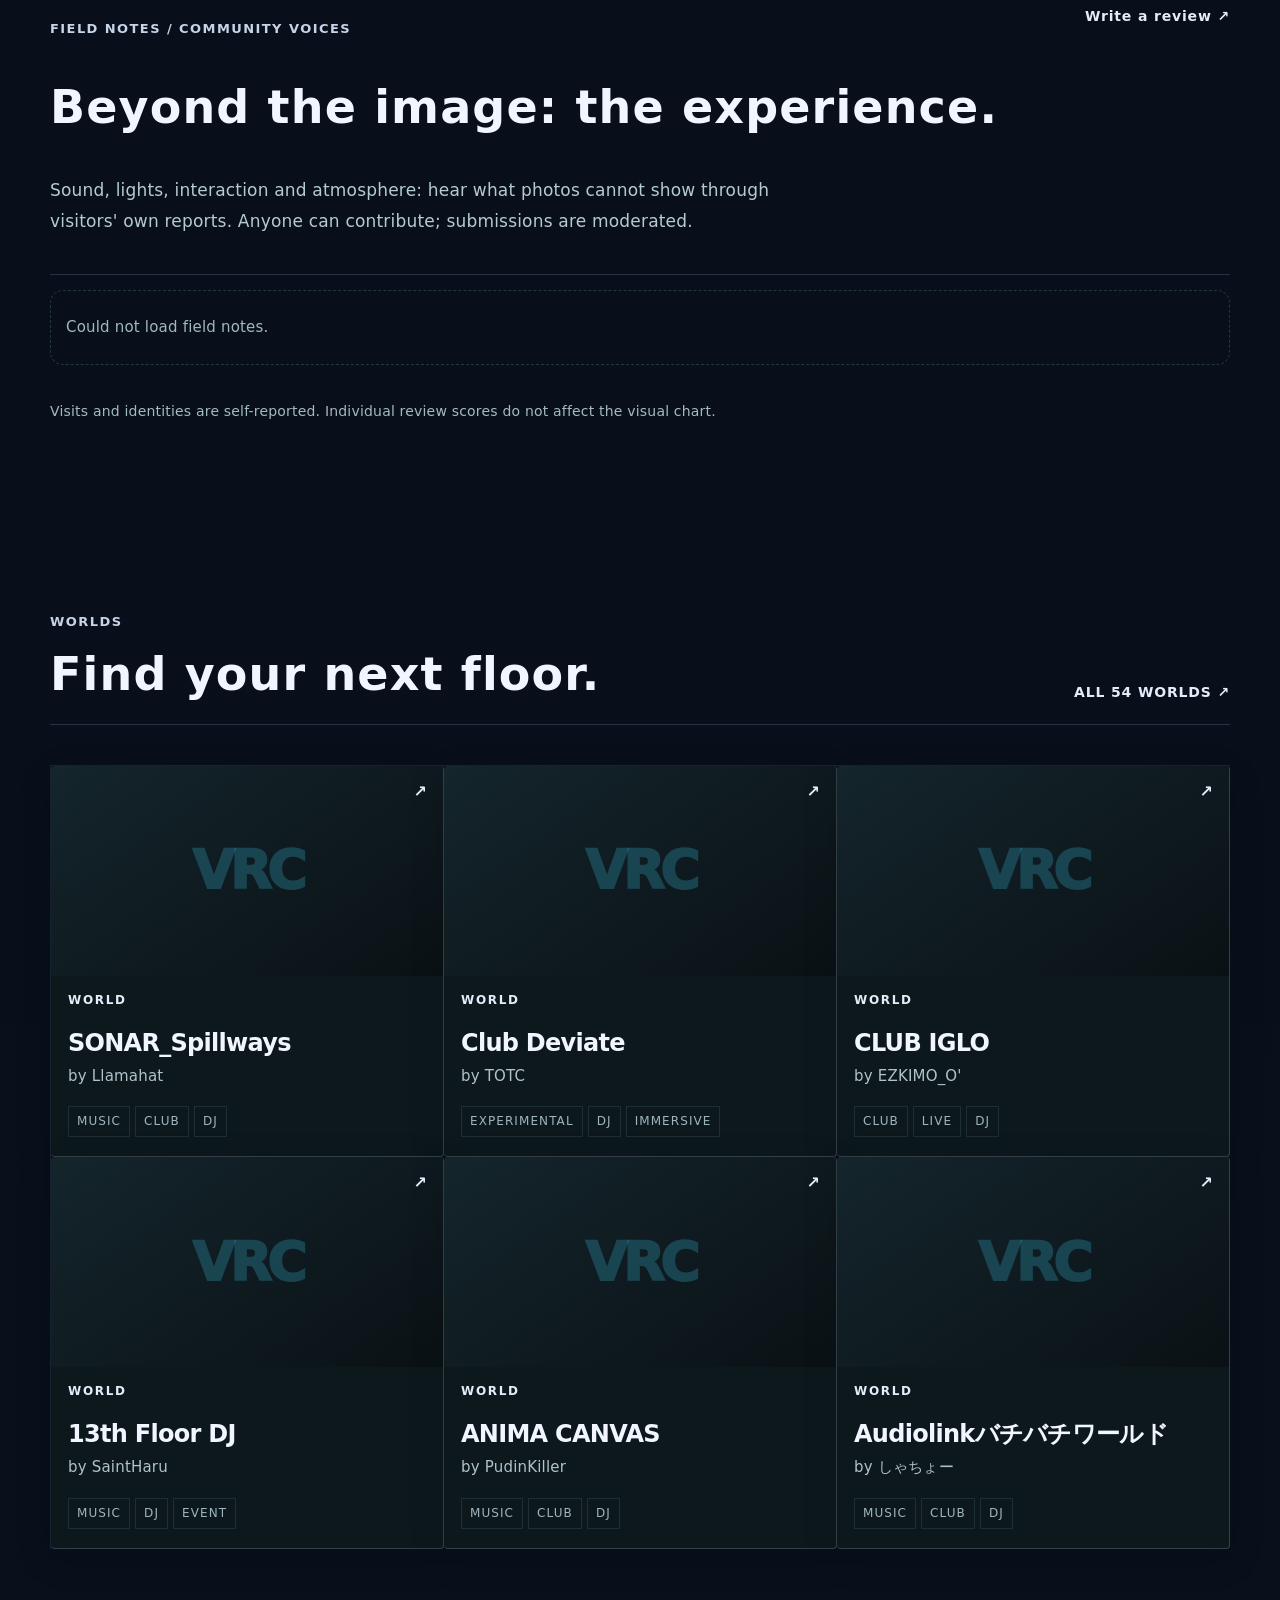
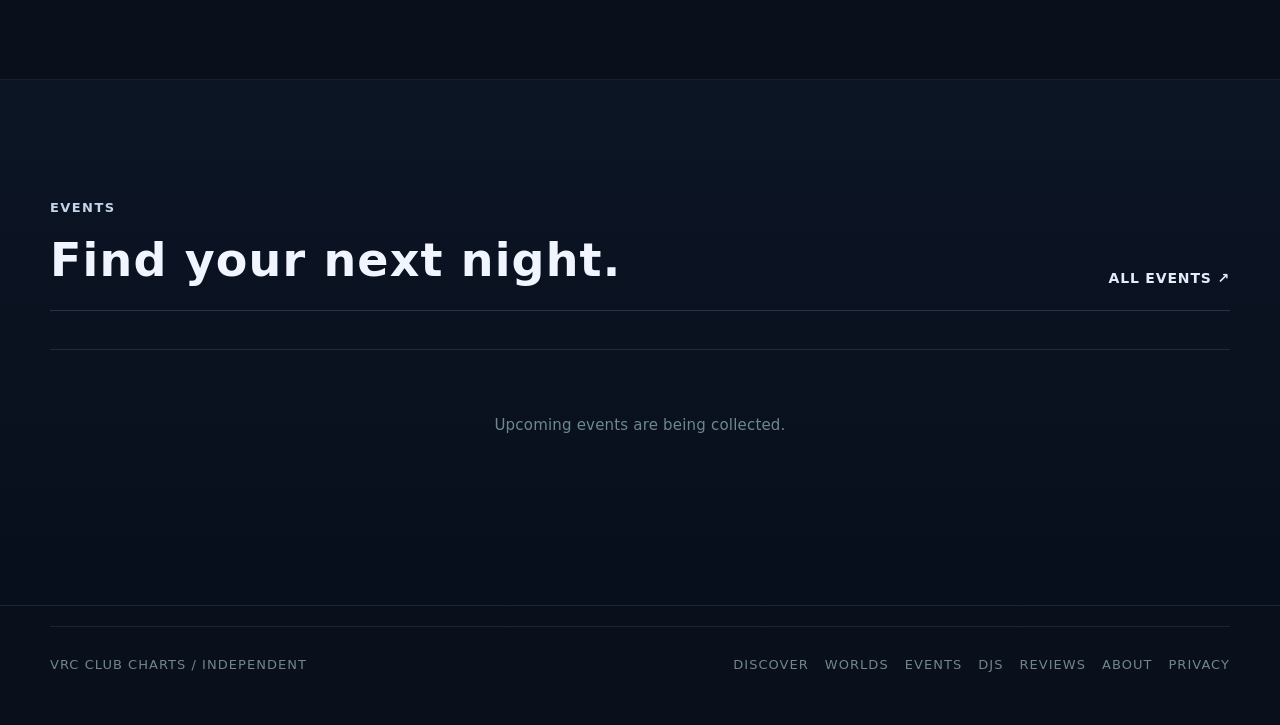
==== commit 3c6978d7: "copy: distinguish owner's favorite confirmations from verified livestream playback" ====
--- a/index.html
+++ b/index.html
@@ -75,7 +75,7 @@
           <div>
             <p class="kicker">VISUAL CHART / WORLD DISCOVERY</p>
             <h2>ビジュアル評価ランキング</h2>
-            <p>「DJ」タグのある公開World、またはライブ配信確認済みWorldを掲載します。DJタグは配信機能の動作保証ではありません。ビジュアル評価はサムネイル画像の参考値です。</p>
+            <p>「DJ」タグ付きWorld、運営者が配信機能を確認したお気に入りWorld、または独立検証済みWorldを掲載します。DJタグだけでは配信機能の動作は保証されません。</p>
           </div>
           <div class="ai-scout-heading-info">
             <span id="aiScoutStatus">CLUB DISCOVERY / LOADING…</span>
@@ -83,7 +83,7 @@
           </div>
         </div>
         <div id="aiScoutGrid" class="ai-scout-grid">
-          <div class="ai-scout-empty">DJタグ付きWorld・配信確認済みWorldを読み込み中…</div>
+          <div class="ai-scout-empty">DJタグ・運営者確認済み・配信実証済みWorldを読み込み中…</div>
         </div>
         <p class="ai-scout-disclaimer">※ビジュアル評価は公開サムネイル1枚をAIで分析した参考スコアです。実地調査ではなく、音響・ギミック・動作性能は含みません。<a href="about.html#evaluation-method">評価方法と限界 ↗</a></p>
       </div>
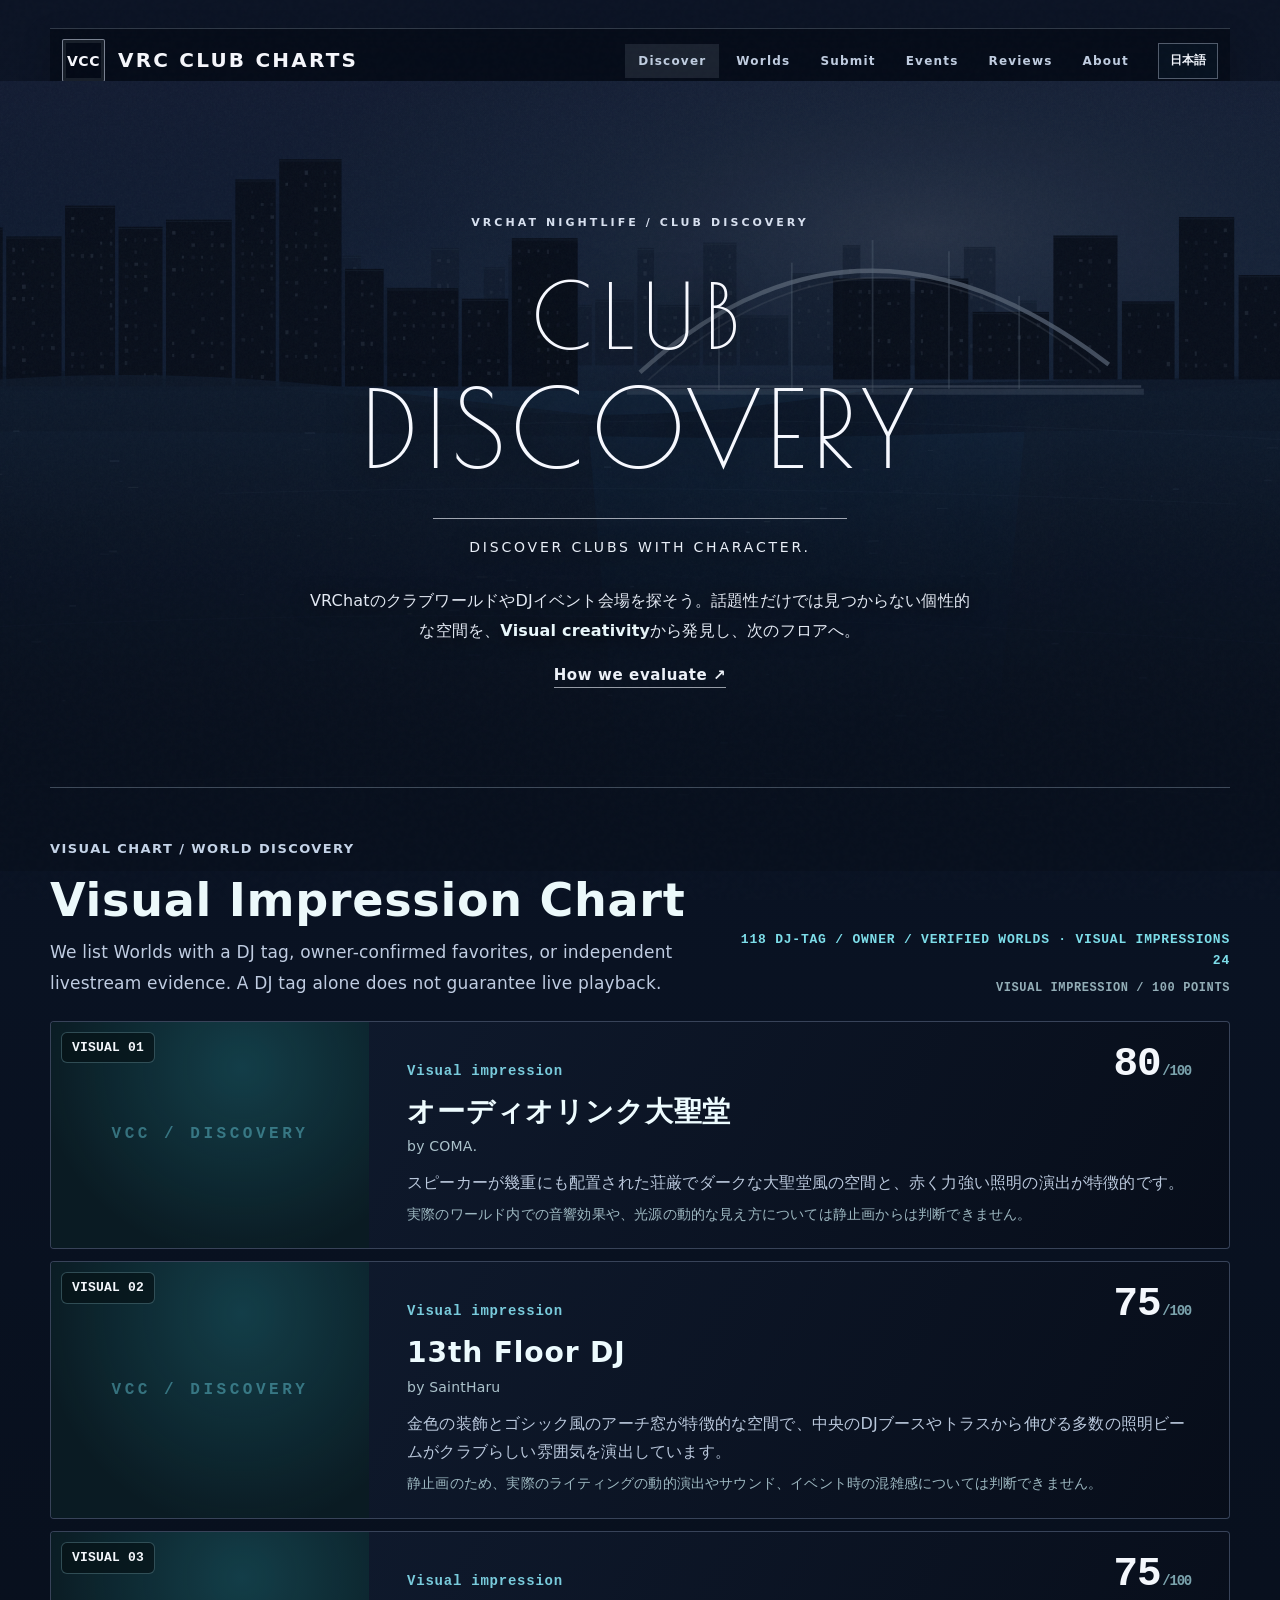
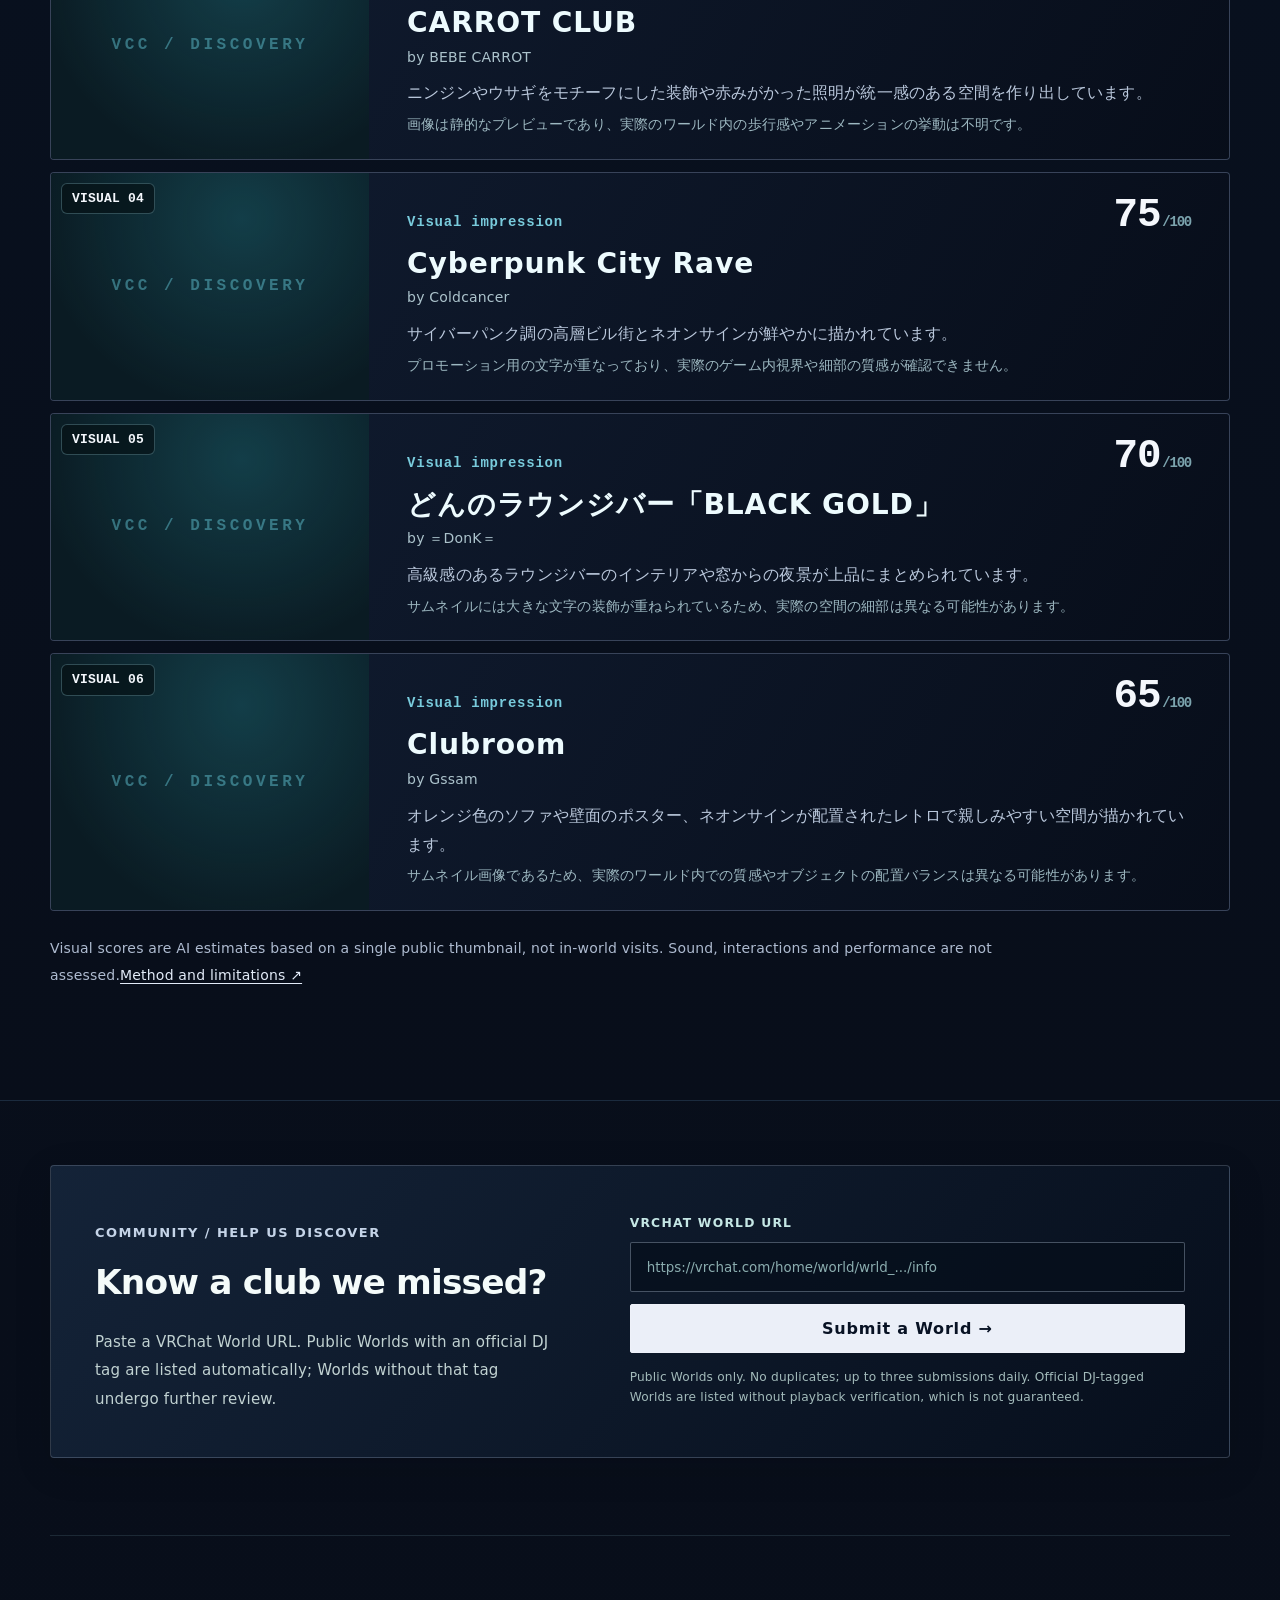
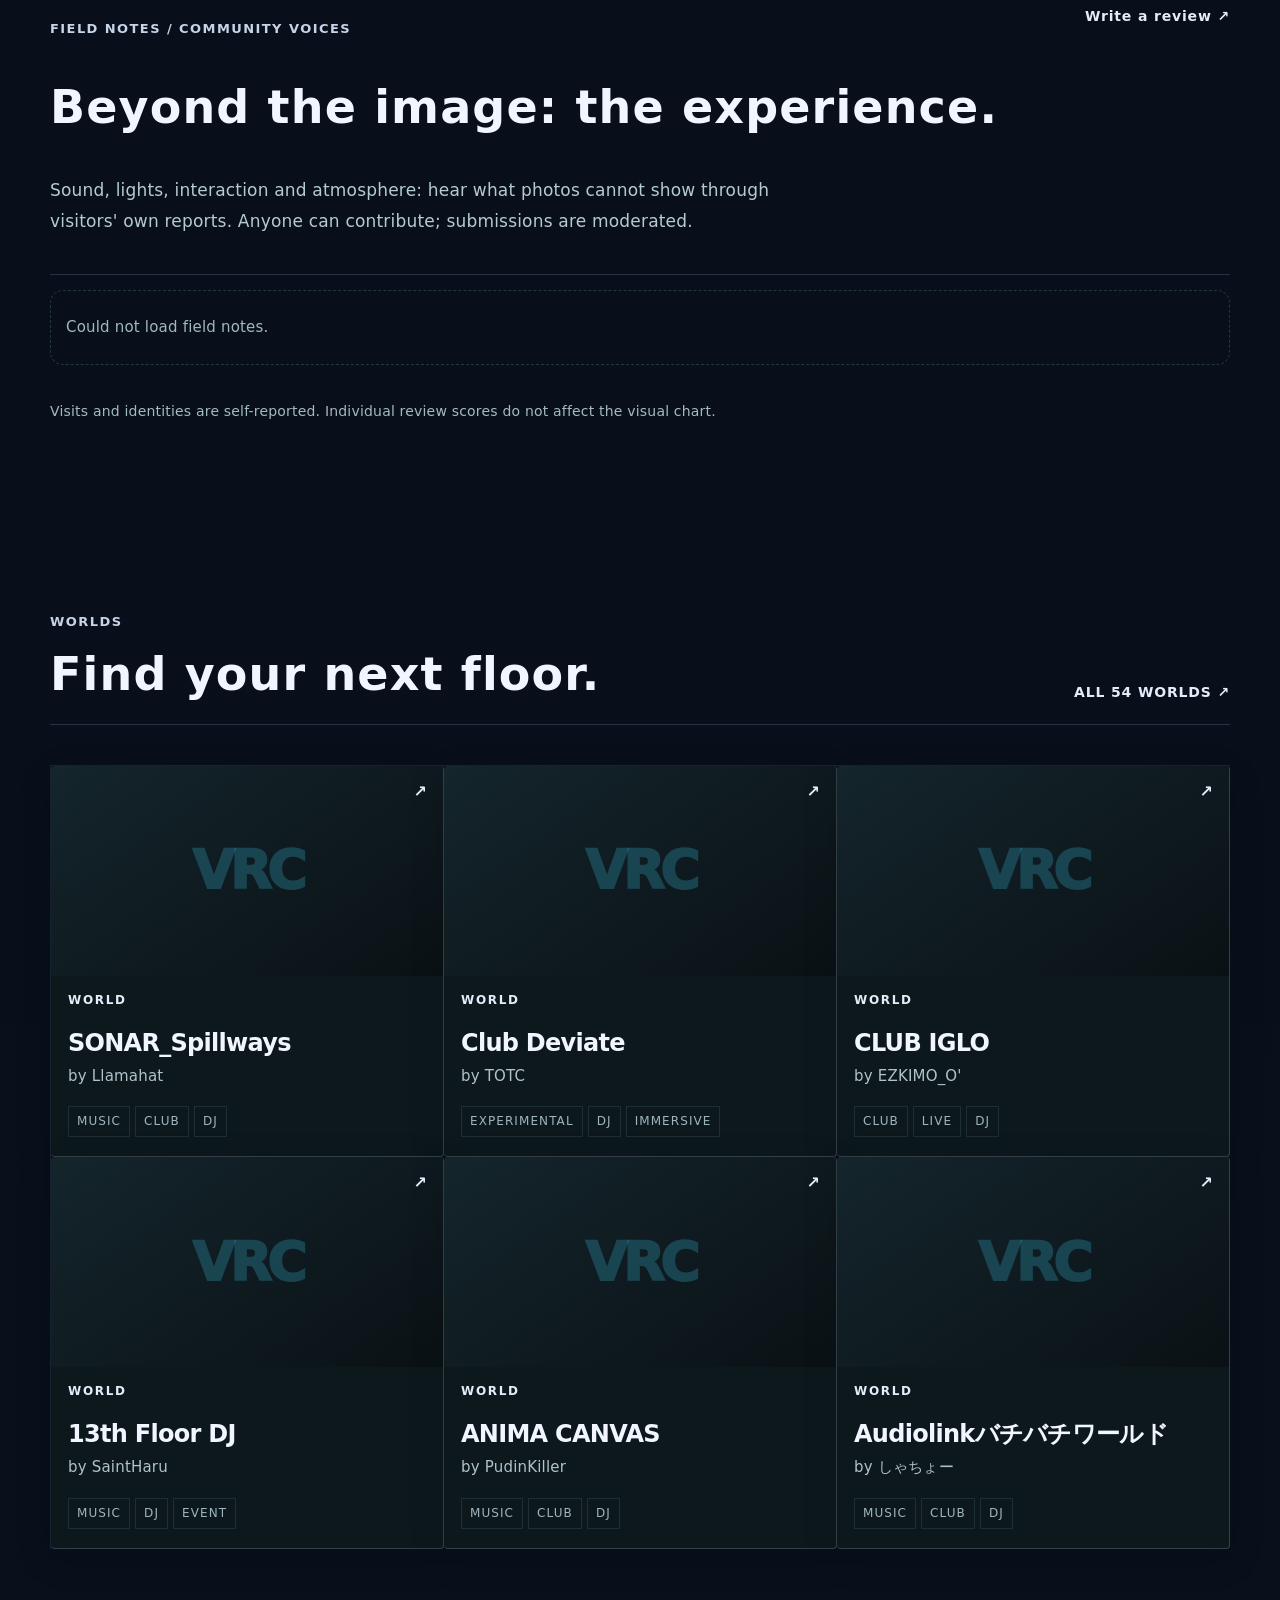
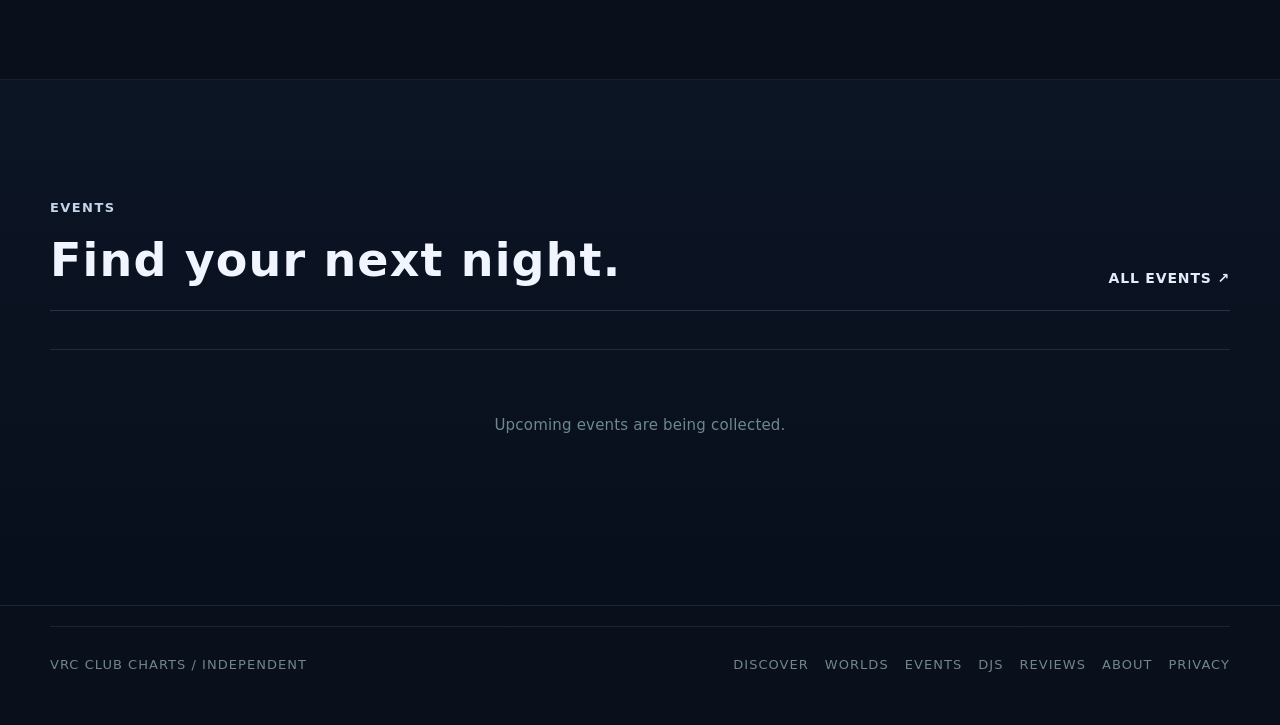
==== commit d97526b3: "assets: refresh owner favorite confirmation copy and discovery labels" ====
--- a/index.html
+++ b/index.html
@@ -23,7 +23,7 @@
   <link rel="stylesheet" href="styles.css?v=20261007-title-02" />
   <link rel="stylesheet" href="deco-theme.css?v=20261104-02" />
   <script src="analytics.js?v=20261006-03" defer></script>
-  <script src="i18n.js?v=20261105-dj-tag-02" defer></script>
+  <script src="i18n.js?v=20261105-owner-favs-01" defer></script>
 </head>
 <body class="focus-home ranking-home">
   <div class="noise"></div>
@@ -180,7 +180,7 @@
   </footer>
 
   <script src="app.js?v=20261105-dj-tag-02" defer></script>
-  <script src="ai-scout.js?v=20261105-dj-tag-02" defer></script>
+  <script src="ai-scout.js?v=20261105-owner-favs-01" defer></script>
   <script src="community-reviews.js?v=20261105-dj-live-verified-01" defer></script>
   <script src="world-submission.js?v=20261006-01" defer></script>
 </body>
